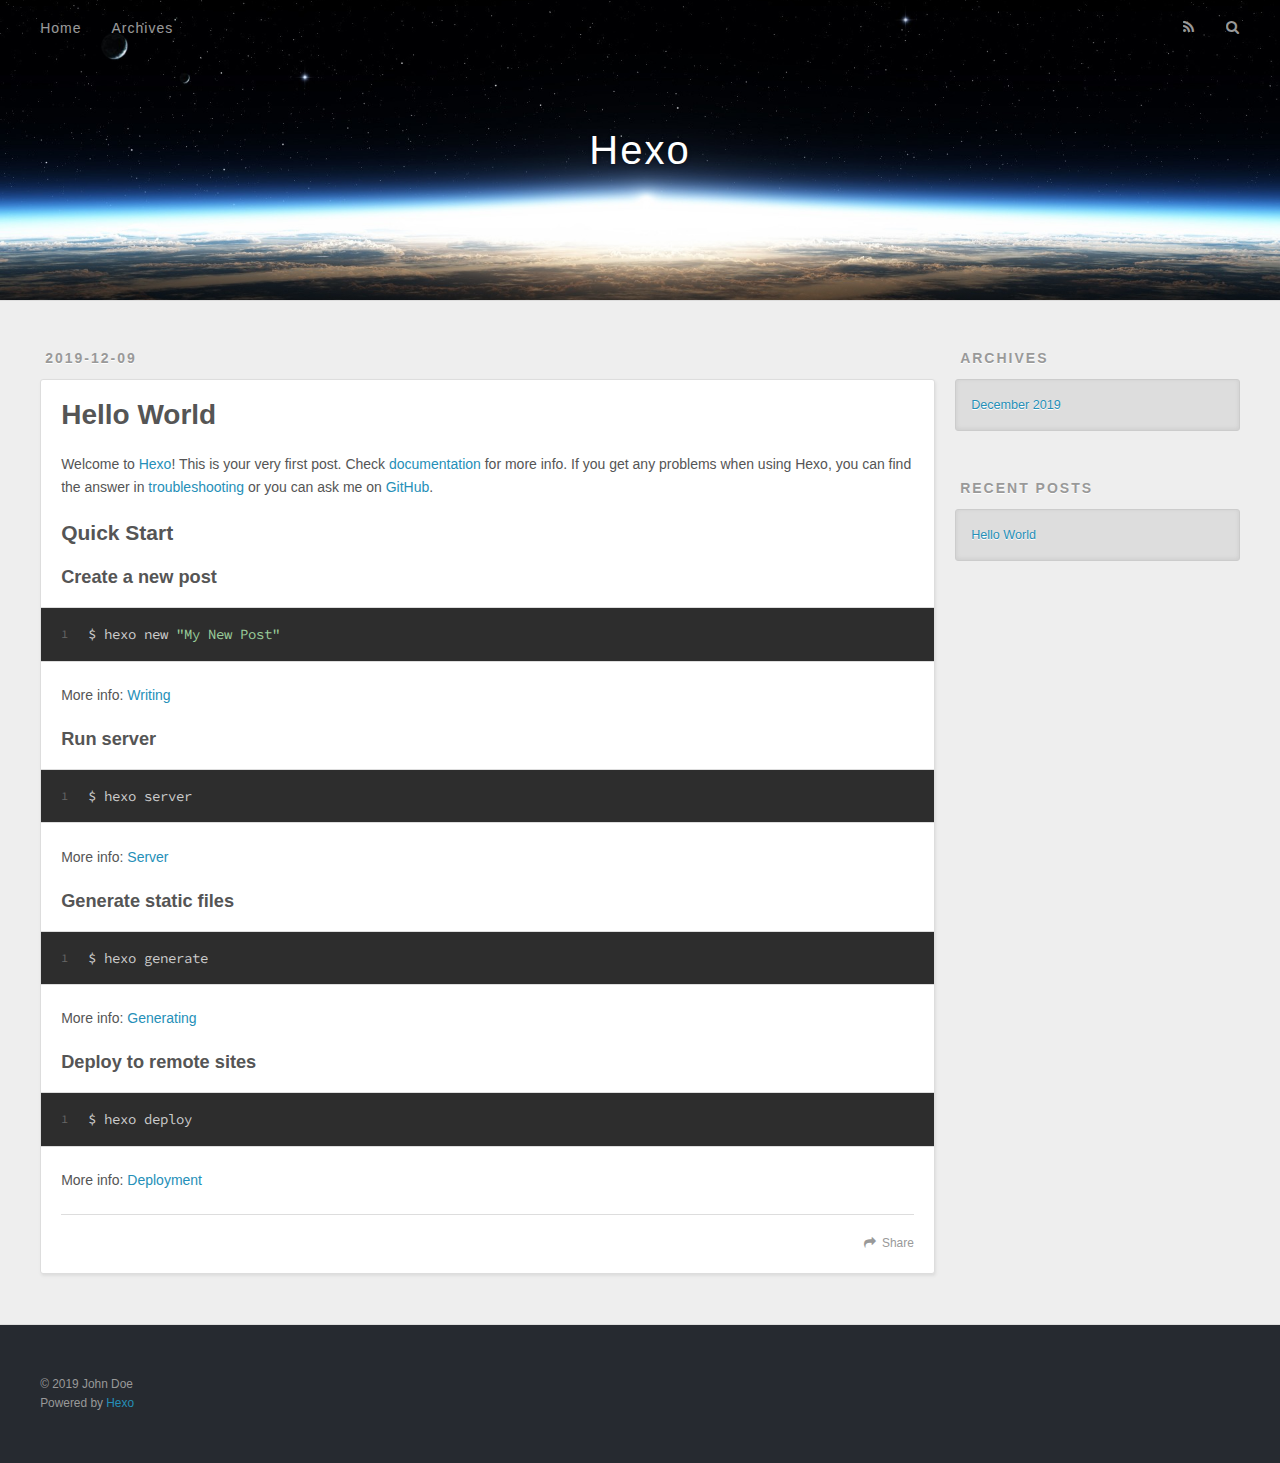
==== index.html @ ca536bc6 "Site updated: 2019-12-09 16:44:34" ====
<!DOCTYPE html>
<html>
<head>
  <meta charset="utf-8">
  

  
  <title>Hexo</title>
  <meta name="viewport" content="width=device-width, initial-scale=1, maximum-scale=1">
  <meta property="og:type" content="website">
<meta property="og:title" content="Hexo">
<meta property="og:url" content="http:&#x2F;&#x2F;yoursite.com&#x2F;index.html">
<meta property="og:site_name" content="Hexo">
<meta property="article:author" content="John Doe">
<meta name="twitter:card" content="summary">
  
    <link rel="alternate" href="/atom.xml" title="Hexo" type="application/atom+xml">
  
  
    <link rel="icon" href="/favicon.png">
  
  
    <link href="//fonts.googleapis.com/css?family=Source+Code+Pro" rel="stylesheet" type="text/css">
  
  
<link rel="stylesheet" href="/css/style.css">

<meta name="generator" content="Hexo 4.1.0"></head>

<body>
  <div id="container">
    <div id="wrap">
      <header id="header">
  <div id="banner"></div>
  <div id="header-outer" class="outer">
    <div id="header-title" class="inner">
      <h1 id="logo-wrap">
        <a href="/" id="logo">Hexo</a>
      </h1>
      
    </div>
    <div id="header-inner" class="inner">
      <nav id="main-nav">
        <a id="main-nav-toggle" class="nav-icon"></a>
        
          <a class="main-nav-link" href="/">Home</a>
        
          <a class="main-nav-link" href="/archives">Archives</a>
        
      </nav>
      <nav id="sub-nav">
        
          <a id="nav-rss-link" class="nav-icon" href="/atom.xml" title="RSS Feed"></a>
        
        <a id="nav-search-btn" class="nav-icon" title="Search"></a>
      </nav>
      <div id="search-form-wrap">
        <form action="//google.com/search" method="get" accept-charset="UTF-8" class="search-form"><input type="search" name="q" class="search-form-input" placeholder="Search"><button type="submit" class="search-form-submit">&#xF002;</button><input type="hidden" name="sitesearch" value="http://yoursite.com"></form>
      </div>
    </div>
  </div>
</header>
      <div class="outer">
        <section id="main">
  
    <article id="post-hello-world" class="article article-type-post" itemscope itemprop="blogPost">
  <div class="article-meta">
    <a href="/2019/12/09/hello-world/" class="article-date">
  <time datetime="2019-12-09T08:02:08.088Z" itemprop="datePublished">2019-12-09</time>
</a>
    
  </div>
  <div class="article-inner">
    
    
      <header class="article-header">
        
  
    <h1 itemprop="name">
      <a class="article-title" href="/2019/12/09/hello-world/">Hello World</a>
    </h1>
  

      </header>
    
    <div class="article-entry" itemprop="articleBody">
      
        <p>Welcome to <a href="https://hexo.io/" target="_blank" rel="noopener">Hexo</a>! This is your very first post. Check <a href="https://hexo.io/docs/" target="_blank" rel="noopener">documentation</a> for more info. If you get any problems when using Hexo, you can find the answer in <a href="https://hexo.io/docs/troubleshooting.html" target="_blank" rel="noopener">troubleshooting</a> or you can ask me on <a href="https://github.com/hexojs/hexo/issues" target="_blank" rel="noopener">GitHub</a>.</p>
<h2 id="Quick-Start"><a href="#Quick-Start" class="headerlink" title="Quick Start"></a>Quick Start</h2><h3 id="Create-a-new-post"><a href="#Create-a-new-post" class="headerlink" title="Create a new post"></a>Create a new post</h3><figure class="highlight bash"><table><tr><td class="gutter"><pre><span class="line">1</span></pre></td><td class="code"><pre><span class="line">$ hexo new <span class="string">"My New Post"</span></span></pre></td></tr></table></figure>

<p>More info: <a href="https://hexo.io/docs/writing.html" target="_blank" rel="noopener">Writing</a></p>
<h3 id="Run-server"><a href="#Run-server" class="headerlink" title="Run server"></a>Run server</h3><figure class="highlight bash"><table><tr><td class="gutter"><pre><span class="line">1</span></pre></td><td class="code"><pre><span class="line">$ hexo server</span></pre></td></tr></table></figure>

<p>More info: <a href="https://hexo.io/docs/server.html" target="_blank" rel="noopener">Server</a></p>
<h3 id="Generate-static-files"><a href="#Generate-static-files" class="headerlink" title="Generate static files"></a>Generate static files</h3><figure class="highlight bash"><table><tr><td class="gutter"><pre><span class="line">1</span></pre></td><td class="code"><pre><span class="line">$ hexo generate</span></pre></td></tr></table></figure>

<p>More info: <a href="https://hexo.io/docs/generating.html" target="_blank" rel="noopener">Generating</a></p>
<h3 id="Deploy-to-remote-sites"><a href="#Deploy-to-remote-sites" class="headerlink" title="Deploy to remote sites"></a>Deploy to remote sites</h3><figure class="highlight bash"><table><tr><td class="gutter"><pre><span class="line">1</span></pre></td><td class="code"><pre><span class="line">$ hexo deploy</span></pre></td></tr></table></figure>

<p>More info: <a href="https://hexo.io/docs/one-command-deployment.html" target="_blank" rel="noopener">Deployment</a></p>

      
    </div>
    <footer class="article-footer">
      <a data-url="http://yoursite.com/2019/12/09/hello-world/" data-id="ck3y6vibt0000ikug9kk18van" class="article-share-link">Share</a>
      
      
    </footer>
  </div>
  
</article>


  


</section>
        
          <aside id="sidebar">
  
    

  
    

  
    
  
    
  <div class="widget-wrap">
    <h3 class="widget-title">Archives</h3>
    <div class="widget">
      <ul class="archive-list"><li class="archive-list-item"><a class="archive-list-link" href="/archives/2019/12/">December 2019</a></li></ul>
    </div>
  </div>


  
    
  <div class="widget-wrap">
    <h3 class="widget-title">Recent Posts</h3>
    <div class="widget">
      <ul>
        
          <li>
            <a href="/2019/12/09/hello-world/">Hello World</a>
          </li>
        
      </ul>
    </div>
  </div>

  
</aside>
        
      </div>
      <footer id="footer">
  
  <div class="outer">
    <div id="footer-info" class="inner">
      &copy; 2019 John Doe<br>
      Powered by <a href="http://hexo.io/" target="_blank">Hexo</a>
    </div>
  </div>
</footer>
    </div>
    <nav id="mobile-nav">
  
    <a href="/" class="mobile-nav-link">Home</a>
  
    <a href="/archives" class="mobile-nav-link">Archives</a>
  
</nav>
    

<script src="//ajax.googleapis.com/ajax/libs/jquery/2.0.3/jquery.min.js"></script>


  
<link rel="stylesheet" href="/fancybox/jquery.fancybox.css">

  
<script src="/fancybox/jquery.fancybox.pack.js"></script>




<script src="/js/script.js"></script>




  </div>
</body>
</html>
---- css/style.css ----
body {
  width: 100%;
}
body:before,
body:after {
  content: "";
  display: table;
}
body:after {
  clear: both;
}
html,
body,
div,
span,
applet,
object,
iframe,
h1,
h2,
h3,
h4,
h5,
h6,
p,
blockquote,
pre,
a,
abbr,
acronym,
address,
big,
cite,
code,
del,
dfn,
em,
img,
ins,
kbd,
q,
s,
samp,
small,
strike,
strong,
sub,
sup,
tt,
var,
dl,
dt,
dd,
ol,
ul,
li,
fieldset,
form,
label,
legend,
table,
caption,
tbody,
tfoot,
thead,
tr,
th,
td {
  margin: 0;
  padding: 0;
  border: 0;
  outline: 0;
  font-weight: inherit;
  font-style: inherit;
  font-family: inherit;
  font-size: 100%;
  vertical-align: baseline;
}
body {
  line-height: 1;
  color: #000;
  background: #fff;
}
ol,
ul {
  list-style: none;
}
table {
  border-collapse: separate;
  border-spacing: 0;
  vertical-align: middle;
}
caption,
th,
td {
  text-align: left;
  font-weight: normal;
  vertical-align: middle;
}
a img {
  border: none;
}
input,
button {
  margin: 0;
  padding: 0;
}
input::-moz-focus-inner,
button::-moz-focus-inner {
  border: 0;
  padding: 0;
}
@font-face {
  font-family: FontAwesome;
  font-style: normal;
  font-weight: normal;
  src: url("fonts/fontawesome-webfont.eot?v=#4.0.3");
  src: url("fonts/fontawesome-webfont.eot?#iefix&v=#4.0.3") format("embedded-opentype"), url("fonts/fontawesome-webfont.woff?v=#4.0.3") format("woff"), url("fonts/fontawesome-webfont.ttf?v=#4.0.3") format("truetype"), url("fonts/fontawesome-webfont.svg#fontawesomeregular?v=#4.0.3") format("svg");
}
html,
body,
#container {
  height: 100%;
}
body {
  background: #eee;
  font: 14px -apple-system, BlinkMacSystemFont, "Segoe UI", "Roboto", "Oxygen", "Ubuntu", "Cantarell", "Fira Sans", "Droid Sans", "Helvetica Neue", sans-serif;
  -webkit-text-size-adjust: 100%;
}
.outer {
  max-width: 1220px;
  margin: 0 auto;
  padding: 0 20px;
}
.outer:before,
.outer:after {
  content: "";
  display: table;
}
.outer:after {
  clear: both;
}
.inner {
  display: inline;
  float: left;
  width: 98.33333333333333%;
  margin: 0 0.833333333333333%;
}
.left,
.alignleft {
  float: left;
}
.right,
.alignright {
  float: right;
}
.clear {
  clear: both;
}
#container {
  position: relative;
}
.mobile-nav-on {
  overflow: hidden;
}
#wrap {
  height: 100%;
  width: 100%;
  position: absolute;
  top: 0;
  left: 0;
  -webkit-transition: 0.2s ease-out;
  -moz-transition: 0.2s ease-out;
  -ms-transition: 0.2s ease-out;
  transition: 0.2s ease-out;
  z-index: 1;
  background: #eee;
}
.mobile-nav-on #wrap {
  left: 280px;
}
@media screen and (min-width: 768px) {
  #main {
    display: inline;
    float: left;
    width: 73.33333333333333%;
    margin: 0 0.833333333333333%;
  }
}
.article-date,
.article-category-link,
.archive-year,
.widget-title {
  text-decoration: none;
  text-transform: uppercase;
  letter-spacing: 2px;
  color: #999;
  margin-bottom: 1em;
  margin-left: 5px;
  line-height: 1em;
  text-shadow: 0 1px #fff;
  font-weight: bold;
}
.article-inner,
.archive-article-inner {
  background: #fff;
  -webkit-box-shadow: 1px 2px 3px #ddd;
  box-shadow: 1px 2px 3px #ddd;
  border: 1px solid #ddd;
  border-radius: 3px;
}
.article-entry h1,
.widget h1 {
  font-size: 2em;
}
.article-entry h2,
.widget h2 {
  font-size: 1.5em;
}
.article-entry h3,
.widget h3 {
  font-size: 1.3em;
}
.article-entry h4,
.widget h4 {
  font-size: 1.2em;
}
.article-entry h5,
.widget h5 {
  font-size: 1em;
}
.article-entry h6,
.widget h6 {
  font-size: 1em;
  color: #999;
}
.article-entry hr,
.widget hr {
  border: 1px dashed #ddd;
}
.article-entry strong,
.widget strong {
  font-weight: bold;
}
.article-entry em,
.widget em,
.article-entry cite,
.widget cite {
  font-style: italic;
}
.article-entry sup,
.widget sup,
.article-entry sub,
.widget sub {
  font-size: 0.75em;
  line-height: 0;
  position: relative;
  vertical-align: baseline;
}
.article-entry sup,
.widget sup {
  top: -0.5em;
}
.article-entry sub,
.widget sub {
  bottom: -0.2em;
}
.article-entry small,
.widget small {
  font-size: 0.85em;
}
.article-entry acronym,
.widget acronym,
.article-entry abbr,
.widget abbr {
  border-bottom: 1px dotted;
}
.article-entry ul,
.widget ul,
.article-entry ol,
.widget ol,
.article-entry dl,
.widget dl {
  margin: 0 20px;
  line-height: 1.6em;
}
.article-entry ul ul,
.widget ul ul,
.article-entry ol ul,
.widget ol ul,
.article-entry ul ol,
.widget ul ol,
.article-entry ol ol,
.widget ol ol {
  margin-top: 0;
  margin-bottom: 0;
}
.article-entry ul,
.widget ul {
  list-style: disc;
}
.article-entry ol,
.widget ol {
  list-style: decimal;
}
.article-entry dt,
.widget dt {
  font-weight: bold;
}
#header {
  height: 300px;
  position: relative;
  border-bottom: 1px solid #ddd;
}
#header:before,
#header:after {
  content: "";
  position: absolute;
  left: 0;
  right: 0;
  height: 40px;
}
#header:before {
  top: 0;
  background: -webkit-linear-gradient(rgba(0,0,0,0.2), transparent);
  background: -moz-linear-gradient(rgba(0,0,0,0.2), transparent);
  background: -ms-linear-gradient(rgba(0,0,0,0.2), transparent);
  background: linear-gradient(rgba(0,0,0,0.2), transparent);
}
#header:after {
  bottom: 0;
  background: -webkit-linear-gradient(transparent, rgba(0,0,0,0.2));
  background: -moz-linear-gradient(transparent, rgba(0,0,0,0.2));
  background: -ms-linear-gradient(transparent, rgba(0,0,0,0.2));
  background: linear-gradient(transparent, rgba(0,0,0,0.2));
}
#header-outer {
  height: 100%;
  position: relative;
}
#header-inner {
  position: relative;
  overflow: hidden;
}
#banner {
  position: absolute;
  top: 0;
  left: 0;
  width: 100%;
  height: 100%;
  background: url("images/banner.jpg") center #000;
  -webkit-background-size: cover;
  -moz-background-size: cover;
  background-size: cover;
  z-index: -1;
}
#header-title {
  text-align: center;
  height: 40px;
  position: absolute;
  top: 50%;
  left: 0;
  margin-top: -20px;
}
#logo,
#subtitle {
  text-decoration: none;
  color: #fff;
  font-weight: 300;
  text-shadow: 0 1px 4px rgba(0,0,0,0.3);
}
#logo {
  font-size: 40px;
  line-height: 40px;
  letter-spacing: 2px;
}
#subtitle {
  font-size: 16px;
  line-height: 16px;
  letter-spacing: 1px;
}
#subtitle-wrap {
  margin-top: 16px;
}
#main-nav {
  float: left;
  margin-left: -15px;
}
.nav-icon,
.main-nav-link {
  float: left;
  color: #fff;
  opacity: 0.6;
  text-decoration: none;
  text-shadow: 0 1px rgba(0,0,0,0.2);
  -webkit-transition: opacity 0.2s;
  -moz-transition: opacity 0.2s;
  -ms-transition: opacity 0.2s;
  transition: opacity 0.2s;
  display: block;
  padding: 20px 15px;
}
.nav-icon:hover,
.main-nav-link:hover {
  opacity: 1;
}
.nav-icon {
  font-family: FontAwesome;
  text-align: center;
  font-size: 14px;
  width: 14px;
  height: 14px;
  padding: 20px 15px;
  position: relative;
  cursor: pointer;
}
.main-nav-link {
  font-weight: 300;
  letter-spacing: 1px;
}
@media screen and (max-width: 479px) {
  .main-nav-link {
    display: none;
  }
}
#main-nav-toggle {
  display: none;
}
#main-nav-toggle:before {
  content: "\f0c9";
}
@media screen and (max-width: 479px) {
  #main-nav-toggle {
    display: block;
  }
}
#sub-nav {
  float: right;
  margin-right: -15px;
}
#nav-rss-link:before {
  content: "\f09e";
}
#nav-search-btn:before {
  content: "\f002";
}
#search-form-wrap {
  position: absolute;
  top: 15px;
  width: 150px;
  height: 30px;
  right: -150px;
  opacity: 0;
  -webkit-transition: 0.2s ease-out;
  -moz-transition: 0.2s ease-out;
  -ms-transition: 0.2s ease-out;
  transition: 0.2s ease-out;
}
#search-form-wrap.on {
  opacity: 1;
  right: 0;
}
@media screen and (max-width: 479px) {
  #search-form-wrap {
    width: 100%;
    right: -100%;
  }
}
.search-form {
  position: absolute;
  top: 0;
  left: 0;
  right: 0;
  background: #fff;
  padding: 5px 15px;
  border-radius: 15px;
  -webkit-box-shadow: 0 0 10px rgba(0,0,0,0.3);
  box-shadow: 0 0 10px rgba(0,0,0,0.3);
}
.search-form-input {
  border: none;
  background: none;
  color: #555;
  width: 100%;
  font: 13px -apple-system, BlinkMacSystemFont, "Segoe UI", "Roboto", "Oxygen", "Ubuntu", "Cantarell", "Fira Sans", "Droid Sans", "Helvetica Neue", sans-serif;
  outline: none;
}
.search-form-input::-webkit-search-results-decoration,
.search-form-input::-webkit-search-cancel-button {
  -webkit-appearance: none;
}
.search-form-submit {
  position: absolute;
  top: 50%;
  right: 10px;
  margin-top: -7px;
  font: 13px FontAwesome;
  border: none;
  background: none;
  color: #bbb;
  cursor: pointer;
}
.search-form-submit:hover,
.search-form-submit:focus {
  color: #777;
}
.article {
  margin: 50px 0;
}
.article-inner {
  overflow: hidden;
}
.article-meta:before,
.article-meta:after {
  content: "";
  display: table;
}
.article-meta:after {
  clear: both;
}
.article-date {
  float: left;
}
.article-category {
  float: left;
  line-height: 1em;
  color: #ccc;
  text-shadow: 0 1px #fff;
  margin-left: 8px;
}
.article-category:before {
  content: "\2022";
}
.article-category-link {
  margin: 0 12px 1em;
}
.article-header {
  padding: 20px 20px 0;
}
.article-title {
  text-decoration: none;
  font-size: 2em;
  font-weight: bold;
  color: #555;
  line-height: 1.1em;
  -webkit-transition: color 0.2s;
  -moz-transition: color 0.2s;
  -ms-transition: color 0.2s;
  transition: color 0.2s;
}
a.article-title:hover {
  color: #258fb8;
}
.article-entry {
  color: #555;
  padding: 0 20px;
}
.article-entry:before,
.article-entry:after {
  content: "";
  display: table;
}
.article-entry:after {
  clear: both;
}
.article-entry p,
.article-entry table {
  line-height: 1.6em;
  margin: 1.6em 0;
}
.article-entry h1,
.article-entry h2,
.article-entry h3,
.article-entry h4,
.article-entry h5,
.article-entry h6 {
  font-weight: bold;
}
.article-entry h1,
.article-entry h2,
.article-entry h3,
.article-entry h4,
.article-entry h5,
.article-entry h6 {
  line-height: 1.1em;
  margin: 1.1em 0;
}
.article-entry a {
  color: #258fb8;
  text-decoration: none;
}
.article-entry a:hover {
  text-decoration: underline;
}
.article-entry ul,
.article-entry ol,
.article-entry dl {
  margin-top: 1.6em;
  margin-bottom: 1.6em;
}
.article-entry img,
.article-entry video {
  max-width: 100%;
  height: auto;
  display: block;
  margin: auto;
}
.article-entry iframe {
  border: none;
}
.article-entry table {
  width: 100%;
  border-collapse: collapse;
  border-spacing: 0;
}
.article-entry th {
  font-weight: bold;
  border-bottom: 3px solid #ddd;
  padding-bottom: 0.5em;
}
.article-entry td {
  border-bottom: 1px solid #ddd;
  padding: 10px 0;
}
.article-entry blockquote {
  font-family: Georgia, "Times New Roman", serif;
  font-size: 1.4em;
  margin: 1.6em 20px;
  text-align: center;
}
.article-entry blockquote footer {
  font-size: 14px;
  margin: 1.6em 0;
  font-family: -apple-system, BlinkMacSystemFont, "Segoe UI", "Roboto", "Oxygen", "Ubuntu", "Cantarell", "Fira Sans", "Droid Sans", "Helvetica Neue", sans-serif;
}
.article-entry blockquote footer cite:before {
  content: "—";
  padding: 0 0.5em;
}
.article-entry .pullquote {
  text-align: left;
  width: 45%;
  margin: 0;
}
.article-entry .pullquote.left {
  margin-left: 0.5em;
  margin-right: 1em;
}
.article-entry .pullquote.right {
  margin-right: 0.5em;
  margin-left: 1em;
}
.article-entry .caption {
  color: #999;
  display: block;
  font-size: 0.9em;
  margin-top: 0.5em;
  position: relative;
  text-align: center;
}
.article-entry .video-container {
  position: relative;
  padding-top: 56.25%;
  height: 0;
  overflow: hidden;
}
.article-entry .video-container iframe,
.article-entry .video-container object,
.article-entry .video-container embed {
  position: absolute;
  top: 0;
  left: 0;
  width: 100%;
  height: 100%;
  margin-top: 0;
}
.article-more-link a {
  display: inline-block;
  line-height: 1em;
  padding: 6px 15px;
  border-radius: 15px;
  background: #eee;
  color: #999;
  text-shadow: 0 1px #fff;
  text-decoration: none;
}
.article-more-link a:hover {
  background: #258fb8;
  color: #fff;
  text-decoration: none;
  text-shadow: 0 1px #1e7293;
}
.article-footer {
  font-size: 0.85em;
  line-height: 1.6em;
  border-top: 1px solid #ddd;
  padding-top: 1.6em;
  margin: 0 20px 20px;
}
.article-footer:before,
.article-footer:after {
  content: "";
  display: table;
}
.article-footer:after {
  clear: both;
}
.article-footer a {
  color: #999;
  text-decoration: none;
}
.article-footer a:hover {
  color: #555;
}
.article-tag-list-item {
  float: left;
  margin-right: 10px;
}
.article-tag-list-link:before {
  content: "#";
}
.article-comment-link {
  float: right;
}
.article-comment-link:before {
  content: "\f075";
  font-family: FontAwesome;
  padding-right: 8px;
}
.article-share-link {
  cursor: pointer;
  float: right;
  margin-left: 20px;
}
.article-share-link:before {
  content: "\f064";
  font-family: FontAwesome;
  padding-right: 6px;
}
#article-nav {
  position: relative;
}
#article-nav:before,
#article-nav:after {
  content: "";
  display: table;
}
#article-nav:after {
  clear: both;
}
@media screen and (min-width: 768px) {
  #article-nav {
    margin: 50px 0;
  }
  #article-nav:before {
    width: 8px;
    height: 8px;
    position: absolute;
    top: 50%;
    left: 50%;
    margin-top: -4px;
    margin-left: -4px;
    content: "";
    border-radius: 50%;
    background: #ddd;
    -webkit-box-shadow: 0 1px 2px #fff;
    box-shadow: 0 1px 2px #fff;
  }
}
.article-nav-link-wrap {
  text-decoration: none;
  text-shadow: 0 1px #fff;
  color: #999;
  -webkit-box-sizing: border-box;
  -moz-box-sizing: border-box;
  box-sizing: border-box;
  margin-top: 50px;
  text-align: center;
  display: block;
}
.article-nav-link-wrap:hover {
  color: #555;
}
@media screen and (min-width: 768px) {
  .article-nav-link-wrap {
    width: 50%;
    margin-top: 0;
  }
}
@media screen and (min-width: 768px) {
  #article-nav-newer {
    float: left;
    text-align: right;
    padding-right: 20px;
  }
}
@media screen and (min-width: 768px) {
  #article-nav-older {
    float: right;
    text-align: left;
    padding-left: 20px;
  }
}
.article-nav-caption {
  text-transform: uppercase;
  letter-spacing: 2px;
  color: #ddd;
  line-height: 1em;
  font-weight: bold;
}
#article-nav-newer .article-nav-caption {
  margin-right: -2px;
}
.article-nav-title {
  font-size: 0.85em;
  line-height: 1.6em;
  margin-top: 0.5em;
}
.article-share-box {
  position: absolute;
  display: none;
  background: #fff;
  -webkit-box-shadow: 1px 2px 10px rgba(0,0,0,0.2);
  box-shadow: 1px 2px 10px rgba(0,0,0,0.2);
  border-radius: 3px;
  margin-left: -145px;
  overflow: hidden;
  z-index: 1;
}
.article-share-box.on {
  display: block;
}
.article-share-input {
  width: 100%;
  background: none;
  -webkit-box-sizing: border-box;
  -moz-box-sizing: border-box;
  box-sizing: border-box;
  font: 14px -apple-system, BlinkMacSystemFont, "Segoe UI", "Roboto", "Oxygen", "Ubuntu", "Cantarell", "Fira Sans", "Droid Sans", "Helvetica Neue", sans-serif;
  padding: 0 15px;
  color: #555;
  outline: none;
  border: 1px solid #ddd;
  border-radius: 3px 3px 0 0;
  height: 36px;
  line-height: 36px;
}
.article-share-links {
  background: #eee;
}
.article-share-links:before,
.article-share-links:after {
  content: "";
  display: table;
}
.article-share-links:after {
  clear: both;
}
.article-share-twitter,
.article-share-facebook,
.article-share-pinterest,
.article-share-google {
  width: 50px;
  height: 36px;
  display: block;
  float: left;
  position: relative;
  color: #999;
  text-shadow: 0 1px #fff;
}
.article-share-twitter:before,
.article-share-facebook:before,
.article-share-pinterest:before,
.article-share-google:before {
  font-size: 20px;
  font-family: FontAwesome;
  width: 20px;
  height: 20px;
  position: absolute;
  top: 50%;
  left: 50%;
  margin-top: -10px;
  margin-left: -10px;
  text-align: center;
}
.article-share-twitter:hover,
.article-share-facebook:hover,
.article-share-pinterest:hover,
.article-share-google:hover {
  color: #fff;
}
.article-share-twitter:before {
  content: "\f099";
}
.article-share-twitter:hover {
  background: #00aced;
  text-shadow: 0 1px #008abe;
}
.article-share-facebook:before {
  content: "\f09a";
}
.article-share-facebook:hover {
  background: #3b5998;
  text-shadow: 0 1px #2f477a;
}
.article-share-pinterest:before {
  content: "\f0d2";
}
.article-share-pinterest:hover {
  background: #cb2027;
  text-shadow: 0 1px #a21a1f;
}
.article-share-google:before {
  content: "\f0d5";
}
.article-share-google:hover {
  background: #dd4b39;
  text-shadow: 0 1px #be3221;
}
.article-gallery {
  background: #000;
  position: relative;
}
.article-gallery-photos {
  position: relative;
  overflow: hidden;
}
.article-gallery-img {
  display: none;
  max-width: 100%;
}
.article-gallery-img:first-child {
  display: block;
}
.article-gallery-img.loaded {
  position: absolute;
  display: block;
}
.article-gallery-img img {
  display: block;
  max-width: 100%;
  margin: 0 auto;
}
#comments {
  background: #fff;
  -webkit-box-shadow: 1px 2px 3px #ddd;
  box-shadow: 1px 2px 3px #ddd;
  padding: 20px;
  border: 1px solid #ddd;
  border-radius: 3px;
  margin: 50px 0;
}
#comments a {
  color: #258fb8;
}
.archives-wrap {
  margin: 50px 0;
}
.archives:before,
.archives:after {
  content: "";
  display: table;
}
.archives:after {
  clear: both;
}
.archive-year-wrap {
  margin-bottom: 1em;
}
.archives {
  -webkit-column-gap: 10px;
  -moz-column-gap: 10px;
  column-gap: 10px;
}
@media screen and (min-width: 480px) and (max-width: 767px) {
  .archives {
    -webkit-column-count: 2;
    -moz-column-count: 2;
    column-count: 2;
  }
}
@media screen and (min-width: 768px) {
  .archives {
    -webkit-column-count: 3;
    -moz-column-count: 3;
    column-count: 3;
  }
}
.archive-article {
  -webkit-column-break-inside: avoid;
  page-break-inside: avoid;
  overflow: hidden;
  break-inside: avoid-column;
}
.archive-article-inner {
  padding: 10px;
  margin-bottom: 15px;
}
.archive-article-title {
  text-decoration: none;
  font-weight: bold;
  color: #555;
  -webkit-transition: color 0.2s;
  -moz-transition: color 0.2s;
  -ms-transition: color 0.2s;
  transition: color 0.2s;
  line-height: 1.6em;
}
.archive-article-title:hover {
  color: #258fb8;
}
.archive-article-footer {
  margin-top: 1em;
}
.archive-article-date {
  color: #999;
  text-decoration: none;
  font-size: 0.85em;
  line-height: 1em;
  margin-bottom: 0.5em;
  display: block;
}
#page-nav {
  margin: 50px auto;
  background: #fff;
  -webkit-box-shadow: 1px 2px 3px #ddd;
  box-shadow: 1px 2px 3px #ddd;
  border: 1px solid #ddd;
  border-radius: 3px;
  text-align: center;
  color: #999;
  overflow: hidden;
}
#page-nav:before,
#page-nav:after {
  content: "";
  display: table;
}
#page-nav:after {
  clear: both;
}
#page-nav a,
#page-nav span {
  padding: 10px 20px;
  line-height: 1;
  height: 2ex;
}
#page-nav a {
  color: #999;
  text-decoration: none;
}
#page-nav a:hover {
  background: #999;
  color: #fff;
}
#page-nav .prev {
  float: left;
}
#page-nav .next {
  float: right;
}
#page-nav .page-number {
  display: inline-block;
}
@media screen and (max-width: 479px) {
  #page-nav .page-number {
    display: none;
  }
}
#page-nav .current {
  color: #555;
  font-weight: bold;
}
#page-nav .space {
  color: #ddd;
}
#footer {
  background: #262a30;
  padding: 50px 0;
  border-top: 1px solid #ddd;
  color: #999;
}
#footer a {
  color: #258fb8;
  text-decoration: none;
}
#footer a:hover {
  text-decoration: underline;
}
#footer-info {
  line-height: 1.6em;
  font-size: 0.85em;
}
.article-entry pre,
.article-entry .highlight {
  background: #2d2d2d;
  margin: 0 -20px;
  padding: 15px 20px;
  border-style: solid;
  border-color: #ddd;
  border-width: 1px 0;
  overflow: auto;
  color: #ccc;
  line-height: 22.400000000000002px;
}
.article-entry .highlight .gutter pre,
.article-entry .gist .gist-file .gist-data .line-numbers {
  color: #666;
  font-size: 0.85em;
}
.article-entry pre,
.article-entry code {
  font-family: "Source Code Pro", Consolas, Monaco, Menlo, Consolas, monospace;
}
.article-entry code {
  background: #eee;
  text-shadow: 0 1px #fff;
  padding: 0 0.3em;
}
.article-entry pre code {
  background: none;
  text-shadow: none;
  padding: 0;
}
.article-entry .highlight pre {
  border: none;
  margin: 0;
  padding: 0;
}
.article-entry .highlight table {
  margin: 0;
  width: auto;
}
.article-entry .highlight td {
  border: none;
  padding: 0;
}
.article-entry .highlight figcaption {
  font-size: 0.85em;
  color: #999;
  line-height: 1em;
  margin-bottom: 1em;
}
.article-entry .highlight figcaption:before,
.article-entry .highlight figcaption:after {
  content: "";
  display: table;
}
.article-entry .highlight figcaption:after {
  clear: both;
}
.article-entry .highlight figcaption a {
  float: right;
}
.article-entry .highlight .gutter pre {
  text-align: right;
  padding-right: 20px;
}
.article-entry .highlight .line {
  height: 22.400000000000002px;
}
.article-entry .highlight .line.marked {
  background: #515151;
}
.article-entry .gist {
  margin: 0 -20px;
  border-style: solid;
  border-color: #ddd;
  border-width: 1px 0;
  background: #2d2d2d;
  padding: 15px 20px 15px 0;
}
.article-entry .gist .gist-file {
  border: none;
  font-family: "Source Code Pro", Consolas, Monaco, Menlo, Consolas, monospace;
  margin: 0;
}
.article-entry .gist .gist-file .gist-data {
  background: none;
  border: none;
}
.article-entry .gist .gist-file .gist-data .line-numbers {
  background: none;
  border: none;
  padding: 0 20px 0 0;
}
.article-entry .gist .gist-file .gist-data .line-data {
  padding: 0 !important;
}
.article-entry .gist .gist-file .highlight {
  margin: 0;
  padding: 0;
  border: none;
}
.article-entry .gist .gist-file .gist-meta {
  background: #2d2d2d;
  color: #999;
  font: 0.85em -apple-system, BlinkMacSystemFont, "Segoe UI", "Roboto", "Oxygen", "Ubuntu", "Cantarell", "Fira Sans", "Droid Sans", "Helvetica Neue", sans-serif;
  text-shadow: 0 0;
  padding: 0;
  margin-top: 1em;
  margin-left: 20px;
}
.article-entry .gist .gist-file .gist-meta a {
  color: #258fb8;
  font-weight: normal;
}
.article-entry .gist .gist-file .gist-meta a:hover {
  text-decoration: underline;
}
pre .comment,
pre .title {
  color: #999;
}
pre .variable,
pre .attribute,
pre .tag,
pre .regexp,
pre .ruby .constant,
pre .xml .tag .title,
pre .xml .pi,
pre .xml .doctype,
pre .html .doctype,
pre .css .id,
pre .css .class,
pre .css .pseudo {
  color: #f2777a;
}
pre .number,
pre .preprocessor,
pre .built_in,
pre .literal,
pre .params,
pre .constant {
  color: #f99157;
}
pre .class,
pre .ruby .class .title,
pre .css .rules .attribute {
  color: #9c9;
}
pre .string,
pre .value,
pre .inheritance,
pre .header,
pre .ruby .symbol,
pre .xml .cdata {
  color: #9c9;
}
pre .css .hexcolor {
  color: #6cc;
}
pre .function,
pre .python .decorator,
pre .python .title,
pre .ruby .function .title,
pre .ruby .title .keyword,
pre .perl .sub,
pre .javascript .title,
pre .coffeescript .title {
  color: #69c;
}
pre .keyword,
pre .javascript .function {
  color: #c9c;
}
@media screen and (max-width: 479px) {
  #mobile-nav {
    position: absolute;
    top: 0;
    left: 0;
    width: 280px;
    height: 100%;
    background: #191919;
    border-right: 1px solid #fff;
  }
}
@media screen and (max-width: 479px) {
  .mobile-nav-link {
    display: block;
    color: #999;
    text-decoration: none;
    padding: 15px 20px;
    font-weight: bold;
  }
  .mobile-nav-link:hover {
    color: #fff;
  }
}
@media screen and (min-width: 768px) {
  #sidebar {
    display: inline;
    float: left;
    width: 23.333333333333332%;
    margin: 0 0.833333333333333%;
  }
}
.widget-wrap {
  margin: 50px 0;
}
.widget {
  color: #777;
  text-shadow: 0 1px #fff;
  background: #ddd;
  -webkit-box-shadow: 0 -1px 4px #ccc inset;
  box-shadow: 0 -1px 4px #ccc inset;
  border: 1px solid #ccc;
  padding: 15px;
  border-radius: 3px;
}
.widget a {
  color: #258fb8;
  text-decoration: none;
}
.widget a:hover {
  text-decoration: underline;
}
.widget ul ul,
.widget ol ul,
.widget dl ul,
.widget ul ol,
.widget ol ol,
.widget dl ol,
.widget ul dl,
.widget ol dl,
.widget dl dl {
  margin-left: 15px;
  list-style: disc;
}
.widget {
  line-height: 1.6em;
  word-wrap: break-word;
  font-size: 0.9em;
}
.widget ul,
.widget ol {
  list-style: none;
  margin: 0;
}
.widget ul ul,
.widget ol ul,
.widget ul ol,
.widget ol ol {
  margin: 0 20px;
}
.widget ul ul,
.widget ol ul {
  list-style: disc;
}
.widget ul ol,
.widget ol ol {
  list-style: decimal;
}
.category-list-count,
.tag-list-count,
.archive-list-count {
  padding-left: 5px;
  color: #999;
  font-size: 0.85em;
}
.category-list-count:before,
.tag-list-count:before,
.archive-list-count:before {
  content: "(";
}
.category-list-count:after,
.tag-list-count:after,
.archive-list-count:after {
  content: ")";
}
.tagcloud a {
  margin-right: 5px;
  display: inline-block;
}
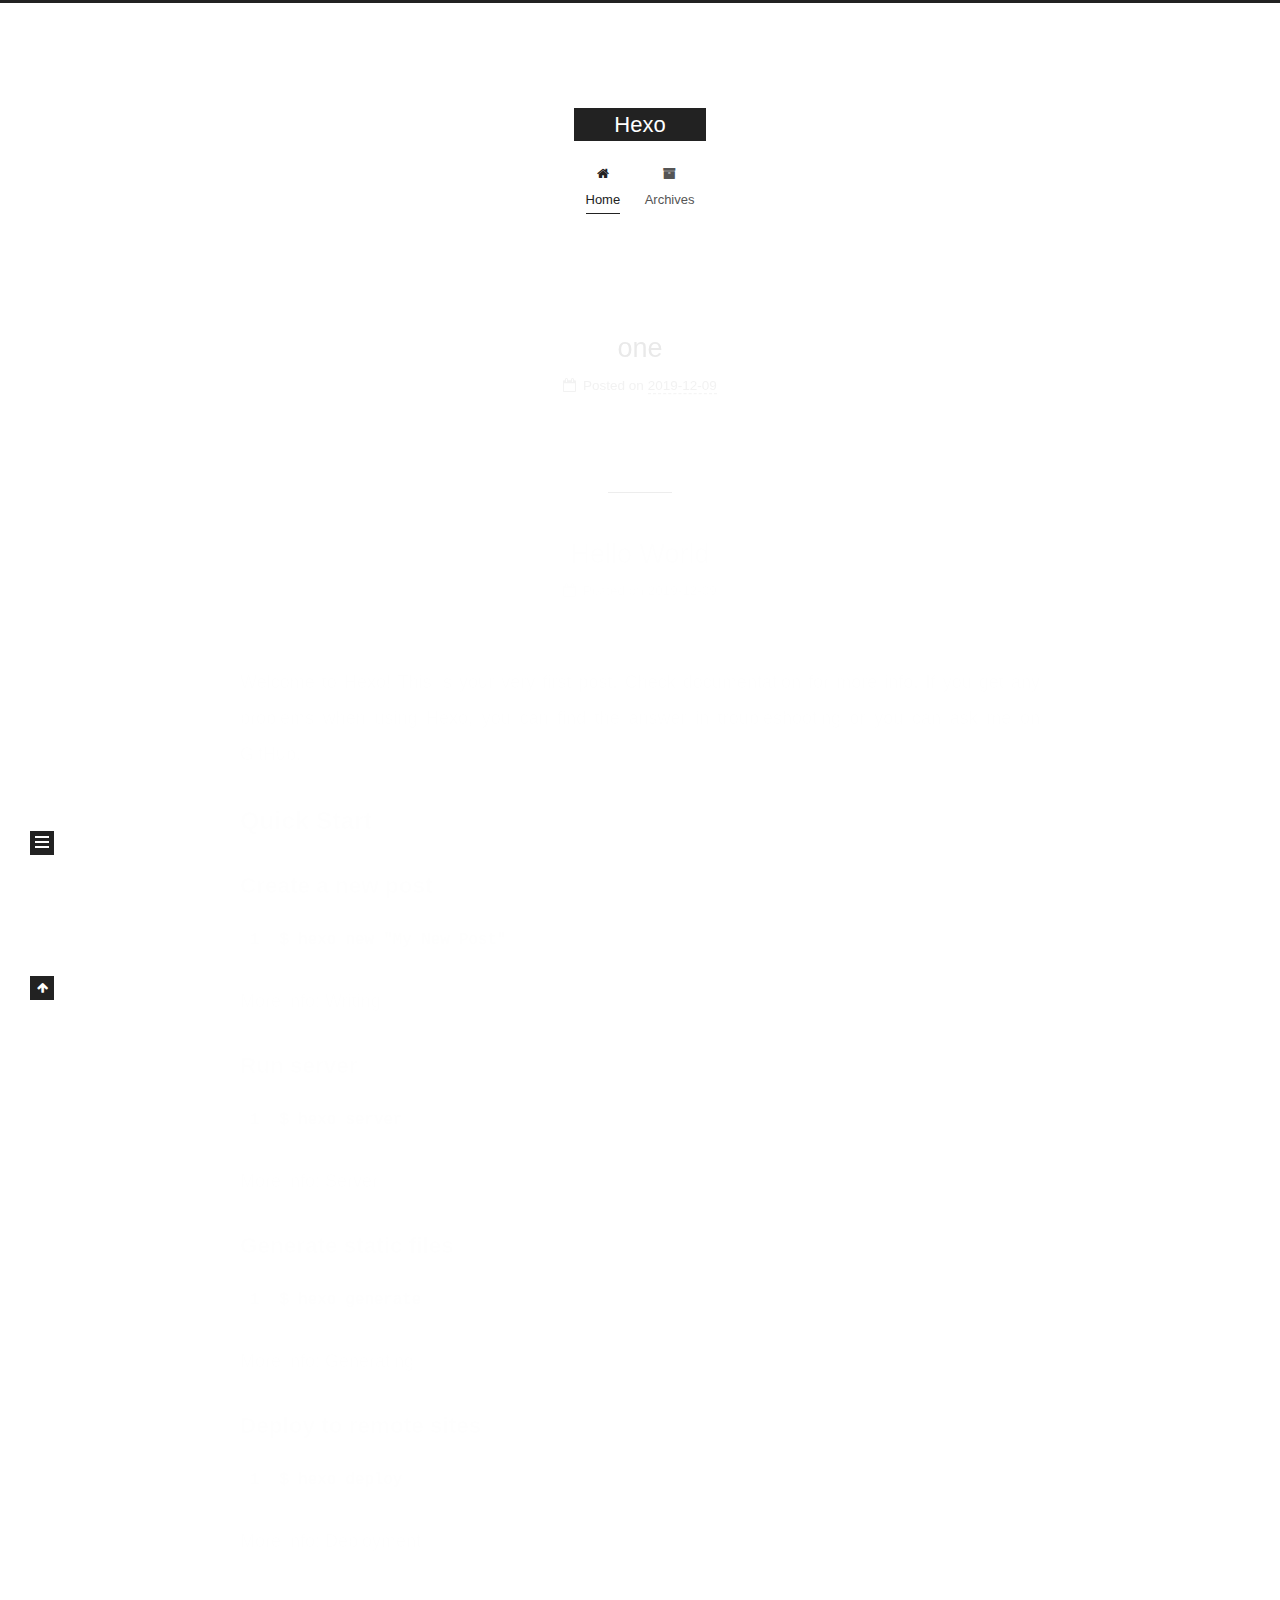
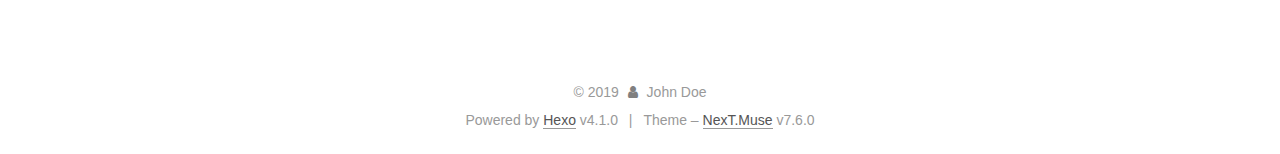
==== commit 5d1d60f7: "Site updated: 2019-12-09 17:21:56" ====
--- a/index.html
+++ b/index.html
@@ -1,91 +1,265 @@
 <!DOCTYPE html>
-<html>
+<html lang="en">
 <head>
-  <meta charset="utf-8">
-  
-
-  
-  <title>Hexo</title>
-  <meta name="viewport" content="width=device-width, initial-scale=1, maximum-scale=1">
+  <meta charset="UTF-8">
+<meta name="viewport" content="width=device-width, initial-scale=1, maximum-scale=2">
+<meta name="theme-color" content="#222">
+<meta name="generator" content="Hexo 4.1.0">
+  <link rel="apple-touch-icon" sizes="180x180" href="/images/apple-touch-icon-next.png">
+  <link rel="icon" type="image/png" sizes="32x32" href="/images/favicon-32x32-next.png">
+  <link rel="icon" type="image/png" sizes="16x16" href="/images/favicon-16x16-next.png">
+  <link rel="mask-icon" href="/images/logo.svg" color="#222">
+
+<link rel="stylesheet" href="/css/main.css">
+
+
+<link rel="stylesheet" href="/lib/font-awesome/css/font-awesome.min.css">
+
+
+<script id="hexo-configurations">
+  var NexT = window.NexT || {};
+  var CONFIG = {
+    hostname: new URL('http://yoursite.com').hostname,
+    root: '/',
+    scheme: 'Muse',
+    version: '7.6.0',
+    exturl: false,
+    sidebar: {"position":"left","display":"post","padding":18,"offset":12,"onmobile":false},
+    copycode: {"enable":false,"show_result":false,"style":null},
+    back2top: {"enable":true,"sidebar":false,"scrollpercent":false},
+    bookmark: {"enable":false,"color":"#222","save":"auto"},
+    fancybox: false,
+    mediumzoom: false,
+    lazyload: false,
+    pangu: false,
+    comments: {"style":"tabs","active":null,"storage":true,"lazyload":false,"nav":null},
+    algolia: {
+      appID: '',
+      apiKey: '',
+      indexName: '',
+      hits: {"per_page":10},
+      labels: {"input_placeholder":"Search for Posts","hits_empty":"We didn't find any results for the search: ${query}","hits_stats":"${hits} results found in ${time} ms"}
+    },
+    localsearch: {"enable":false,"trigger":"auto","top_n_per_article":1,"unescape":false,"preload":false},
+    path: '',
+    motion: {"enable":true,"async":false,"transition":{"post_block":"fadeIn","post_header":"slideDownIn","post_body":"slideDownIn","coll_header":"slideLeftIn","sidebar":"slideUpIn"}}
+  };
+</script>
+
   <meta property="og:type" content="website">
 <meta property="og:title" content="Hexo">
 <meta property="og:url" content="http:&#x2F;&#x2F;yoursite.com&#x2F;index.html">
 <meta property="og:site_name" content="Hexo">
 <meta property="article:author" content="John Doe">
 <meta name="twitter:card" content="summary">
-  
-    <link rel="alternate" href="/atom.xml" title="Hexo" type="application/atom+xml">
-  
-  
-    <link rel="icon" href="/favicon.png">
-  
-  
-    <link href="//fonts.googleapis.com/css?family=Source+Code+Pro" rel="stylesheet" type="text/css">
-  
-  
-<link rel="stylesheet" href="/css/style.css">
-
-<meta name="generator" content="Hexo 4.1.0"></head>
-
-<body>
-  <div id="container">
-    <div id="wrap">
-      <header id="header">
-  <div id="banner"></div>
-  <div id="header-outer" class="outer">
-    <div id="header-title" class="inner">
-      <h1 id="logo-wrap">
-        <a href="/" id="logo">Hexo</a>
-      </h1>
+
+<link rel="canonical" href="http://yoursite.com/">
+
+
+<script id="page-configurations">
+  // https://hexo.io/docs/variables.html
+  CONFIG.page = {
+    sidebar: "",
+    isHome: true,
+    isPost: false
+  };
+</script>
+
+  <title>Hexo</title>
+  
+
+
+
+
+
+
+  <noscript>
+  <style>
+  .use-motion .brand,
+  .use-motion .menu-item,
+  .sidebar-inner,
+  .use-motion .post-block,
+  .use-motion .pagination,
+  .use-motion .comments,
+  .use-motion .post-header,
+  .use-motion .post-body,
+  .use-motion .collection-header { opacity: initial; }
+
+  .use-motion .site-title,
+  .use-motion .site-subtitle {
+    opacity: initial;
+    top: initial;
+  }
+
+  .use-motion .logo-line-before i { left: initial; }
+  .use-motion .logo-line-after i { right: initial; }
+  </style>
+</noscript>
+
+</head>
+
+<body itemscope itemtype="http://schema.org/WebPage">
+  <div class="container use-motion">
+    <div class="headband"></div>
+
+    <header class="header" itemscope itemtype="http://schema.org/WPHeader">
+      <div class="header-inner"><div class="site-brand-container">
+  <div class="site-meta">
+
+    <div>
+      <a href="/" class="brand" rel="start">
+        <span class="logo-line-before"><i></i></span>
+        <span class="site-title">Hexo</span>
+        <span class="logo-line-after"><i></i></span>
+      </a>
+    </div>
+  </div>
+
+  <div class="site-nav-toggle">
+    <div class="toggle" aria-label="Toggle navigation bar">
+      <span class="toggle-line toggle-line-first"></span>
+      <span class="toggle-line toggle-line-middle"></span>
+      <span class="toggle-line toggle-line-last"></span>
+    </div>
+  </div>
+</div>
+
+
+<nav class="site-nav">
+  
+  <ul id="menu" class="menu">
+        <li class="menu-item menu-item-home">
+
+    <a href="/" rel="section"><i class="fa fa-fw fa-home"></i>Home</a>
+
+  </li>
+        <li class="menu-item menu-item-archives">
+
+    <a href="/archives/" rel="section"><i class="fa fa-fw fa-archive"></i>Archives</a>
+
+  </li>
+  </ul>
+
+</nav>
+</div>
+    </header>
+
+    
+  <div class="back-to-top">
+    <i class="fa fa-arrow-up"></i>
+    <span>0%</span>
+  </div>
+
+
+    <main class="main">
+      <div class="main-inner">
+        <div class="content-wrap">
+          
+
+          <div class="content">
+            
+
+  <div class="posts-expand">
+        
+  
+  
+  <article itemscope itemtype="http://schema.org/Article" class="post-block home" lang="en">
+    <link itemprop="mainEntityOfPage" href="http://yoursite.com/2019/12/09/one/">
+
+    <span hidden itemprop="author" itemscope itemtype="http://schema.org/Person">
+      <meta itemprop="image" content="/images/avatar.gif">
+      <meta itemprop="name" content="John Doe">
+      <meta itemprop="description" content="">
+    </span>
+
+    <span hidden itemprop="publisher" itemscope itemtype="http://schema.org/Organization">
+      <meta itemprop="name" content="Hexo">
+    </span>
+      <header class="post-header">
+        <h1 class="post-title" itemprop="name headline">
+          
+            <a href="/2019/12/09/one/" class="post-title-link" itemprop="url">one</a>
+        </h1>
+
+        <div class="post-meta">
+            <span class="post-meta-item">
+              <span class="post-meta-item-icon">
+                <i class="fa fa-calendar-o"></i>
+              </span>
+              <span class="post-meta-item-text">Posted on</span>
+
+              <time title="Created: 2019-12-09 16:52:14" itemprop="dateCreated datePublished" datetime="2019-12-09T16:52:14+08:00">2019-12-09</time>
+            </span>
+
+          
+
+        </div>
+      </header>
+
+    
+    
+    
+    <div class="post-body" itemprop="articleBody">
+
+      
+          
       
     </div>
-    <div id="header-inner" class="inner">
-      <nav id="main-nav">
-        <a id="main-nav-toggle" class="nav-icon"></a>
+
+    
+    
+    
+      <footer class="post-footer">
+        <div class="post-eof"></div>
+      </footer>
+  </article>
+  
+  
+  
+
         
-          <a class="main-nav-link" href="/">Home</a>
-        
-          <a class="main-nav-link" href="/archives">Archives</a>
-        
-      </nav>
-      <nav id="sub-nav">
-        
-          <a id="nav-rss-link" class="nav-icon" href="/atom.xml" title="RSS Feed"></a>
-        
-        <a id="nav-search-btn" class="nav-icon" title="Search"></a>
-      </nav>
-      <div id="search-form-wrap">
-        <form action="//google.com/search" method="get" accept-charset="UTF-8" class="search-form"><input type="search" name="q" class="search-form-input" placeholder="Search"><button type="submit" class="search-form-submit">&#xF002;</button><input type="hidden" name="sitesearch" value="http://yoursite.com"></form>
-      </div>
-    </div>
-  </div>
-</header>
-      <div class="outer">
-        <section id="main">
-  
-    <article id="post-hello-world" class="article article-type-post" itemscope itemprop="blogPost">
-  <div class="article-meta">
-    <a href="/2019/12/09/hello-world/" class="article-date">
-  <time datetime="2019-12-09T08:02:08.088Z" itemprop="datePublished">2019-12-09</time>
-</a>
-    
-  </div>
-  <div class="article-inner">
-    
-    
-      <header class="article-header">
-        
-  
-    <h1 itemprop="name">
-      <a class="article-title" href="/2019/12/09/hello-world/">Hello World</a>
-    </h1>
-  
-
+  
+  
+  <article itemscope itemtype="http://schema.org/Article" class="post-block home" lang="en">
+    <link itemprop="mainEntityOfPage" href="http://yoursite.com/2019/12/09/hello-world/">
+
+    <span hidden itemprop="author" itemscope itemtype="http://schema.org/Person">
+      <meta itemprop="image" content="/images/avatar.gif">
+      <meta itemprop="name" content="John Doe">
+      <meta itemprop="description" content="">
+    </span>
+
+    <span hidden itemprop="publisher" itemscope itemtype="http://schema.org/Organization">
+      <meta itemprop="name" content="Hexo">
+    </span>
+      <header class="post-header">
+        <h1 class="post-title" itemprop="name headline">
+          
+            <a href="/2019/12/09/hello-world/" class="post-title-link" itemprop="url">Hello World</a>
+        </h1>
+
+        <div class="post-meta">
+            <span class="post-meta-item">
+              <span class="post-meta-item-icon">
+                <i class="fa fa-calendar-o"></i>
+              </span>
+              <span class="post-meta-item-text">Posted on</span>
+
+              <time title="Created: 2019-12-09 16:02:08" itemprop="dateCreated datePublished" datetime="2019-12-09T16:02:08+08:00">2019-12-09</time>
+            </span>
+
+          
+
+        </div>
       </header>
-    
-    <div class="article-entry" itemprop="articleBody">
+
+    
+    
+    
+    <div class="post-body" itemprop="articleBody">
+
       
-        <p>Welcome to <a href="https://hexo.io/" target="_blank" rel="noopener">Hexo</a>! This is your very first post. Check <a href="https://hexo.io/docs/" target="_blank" rel="noopener">documentation</a> for more info. If you get any problems when using Hexo, you can find the answer in <a href="https://hexo.io/docs/troubleshooting.html" target="_blank" rel="noopener">troubleshooting</a> or you can ask me on <a href="https://github.com/hexojs/hexo/issues" target="_blank" rel="noopener">GitHub</a>.</p>
+          <p>Welcome to <a href="https://hexo.io/" target="_blank" rel="noopener">Hexo</a>! This is your very first post. Check <a href="https://hexo.io/docs/" target="_blank" rel="noopener">documentation</a> for more info. If you get any problems when using Hexo, you can find the answer in <a href="https://hexo.io/docs/troubleshooting.html" target="_blank" rel="noopener">troubleshooting</a> or you can ask me on <a href="https://github.com/hexojs/hexo/issues" target="_blank" rel="noopener">GitHub</a>.</p>
 <h2 id="Quick-Start"><a href="#Quick-Start" class="headerlink" title="Quick Start"></a>Quick Start</h2><h3 id="Create-a-new-post"><a href="#Create-a-new-post" class="headerlink" title="Create a new post"></a>Create a new post</h3><figure class="highlight bash"><table><tr><td class="gutter"><pre><span class="line">1</span></pre></td><td class="code"><pre><span class="line">$ hexo new <span class="string">"My New Post"</span></span></pre></td></tr></table></figure>
 
 <p>More info: <a href="https://hexo.io/docs/writing.html" target="_blank" rel="noopener">Writing</a></p>
@@ -101,95 +275,173 @@
 
       
     </div>
-    <footer class="article-footer">
-      <a data-url="http://yoursite.com/2019/12/09/hello-world/" data-id="ck3y6vibt0000ikug9kk18van" class="article-share-link">Share</a>
-      
-      
+
+    
+    
+    
+      <footer class="post-footer">
+        <div class="post-eof"></div>
+      </footer>
+  </article>
+  
+  
+  
+
+  </div>
+
+  
+
+
+
+          </div>
+          
+
+<script>
+  window.addEventListener('tabs:register', () => {
+    let activeClass = CONFIG.comments.activeClass;
+    if (CONFIG.comments.storage) {
+      activeClass = localStorage.getItem('comments_active') || activeClass;
+    }
+    if (activeClass) {
+      let activeTab = document.querySelector(`a[href="#comment-${activeClass}"]`);
+      if (activeTab) {
+        activeTab.click();
+      }
+    }
+  });
+  if (CONFIG.comments.storage) {
+    window.addEventListener('tabs:click', event => {
+      if (!event.target.matches('.tabs-comment .tab-content .tab-pane')) return;
+      let commentClass = event.target.classList[1];
+      localStorage.setItem('comments_active', commentClass);
+    });
+  }
+</script>
+
+        </div>
+          
+  
+  <div class="toggle sidebar-toggle">
+    <span class="toggle-line toggle-line-first"></span>
+    <span class="toggle-line toggle-line-middle"></span>
+    <span class="toggle-line toggle-line-last"></span>
+  </div>
+
+  <aside class="sidebar">
+    <div class="sidebar-inner">
+
+      <ul class="sidebar-nav motion-element">
+        <li class="sidebar-nav-toc">
+          Table of Contents
+        </li>
+        <li class="sidebar-nav-overview">
+          Overview
+        </li>
+      </ul>
+
+      <!--noindex-->
+      <div class="post-toc-wrap sidebar-panel">
+      </div>
+      <!--/noindex-->
+
+      <div class="site-overview-wrap sidebar-panel">
+        <div class="site-author motion-element" itemprop="author" itemscope itemtype="http://schema.org/Person">
+  <p class="site-author-name" itemprop="name">John Doe</p>
+  <div class="site-description" itemprop="description"></div>
+</div>
+<div class="site-state-wrap motion-element">
+  <nav class="site-state">
+      <div class="site-state-item site-state-posts">
+          <a href="/archives/">
+        
+          <span class="site-state-item-count">2</span>
+          <span class="site-state-item-name">posts</span>
+        </a>
+      </div>
+  </nav>
+</div>
+
+
+
+      </div>
+
+    </div>
+  </aside>
+  <div id="sidebar-dimmer"></div>
+
+
+      </div>
+    </main>
+
+    <footer class="footer">
+      <div class="footer-inner">
+        
+
+<div class="copyright">
+  
+  &copy; 
+  <span itemprop="copyrightYear">2019</span>
+  <span class="with-love">
+    <i class="fa fa-user"></i>
+  </span>
+  <span class="author" itemprop="copyrightHolder">John Doe</span>
+</div>
+  <div class="powered-by">Powered by <a href="https://hexo.io/" class="theme-link" rel="noopener" target="_blank">Hexo</a> v4.1.0
+  </div>
+  <span class="post-meta-divider">|</span>
+  <div class="theme-info">Theme – <a href="https://muse.theme-next.org/" class="theme-link" rel="noopener" target="_blank">NexT.Muse</a> v7.6.0
+  </div>
+
+        
+
+
+
+
+
+
+
+
+      </div>
     </footer>
   </div>
-  
-</article>
-
-
-  
-
-
-</section>
-        
-          <aside id="sidebar">
-  
-    
-
-  
-    
-
-  
-    
-  
-    
-  <div class="widget-wrap">
-    <h3 class="widget-title">Archives</h3>
-    <div class="widget">
-      <ul class="archive-list"><li class="archive-list-item"><a class="archive-list-link" href="/archives/2019/12/">December 2019</a></li></ul>
-    </div>
-  </div>
-
-
-  
-    
-  <div class="widget-wrap">
-    <h3 class="widget-title">Recent Posts</h3>
-    <div class="widget">
-      <ul>
-        
-          <li>
-            <a href="/2019/12/09/hello-world/">Hello World</a>
-          </li>
-        
-      </ul>
-    </div>
-  </div>
-
-  
-</aside>
-        
-      </div>
-      <footer id="footer">
-  
-  <div class="outer">
-    <div id="footer-info" class="inner">
-      &copy; 2019 John Doe<br>
-      Powered by <a href="http://hexo.io/" target="_blank">Hexo</a>
-    </div>
-  </div>
-</footer>
-    </div>
-    <nav id="mobile-nav">
-  
-    <a href="/" class="mobile-nav-link">Home</a>
-  
-    <a href="/archives" class="mobile-nav-link">Archives</a>
-  
-</nav>
-    
-
-<script src="//ajax.googleapis.com/ajax/libs/jquery/2.0.3/jquery.min.js"></script>
-
-
-  
-<link rel="stylesheet" href="/fancybox/jquery.fancybox.css">
-
-  
-<script src="/fancybox/jquery.fancybox.pack.js"></script>
-
-
-
-
-<script src="/js/script.js"></script>
-
-
-
-
-  </div>
+
+  
+  <script src="/lib/anime.min.js"></script>
+  <script src="/lib/velocity/velocity.min.js"></script>
+  <script src="/lib/velocity/velocity.ui.min.js"></script>
+
+<script src="/js/utils.js"></script>
+
+<script src="/js/motion.js"></script>
+
+
+<script src="/js/schemes/muse.js"></script>
+
+
+<script src="/js/next-boot.js"></script>
+
+
+
+
+  
+
+
+
+
+
+
+
+
+
+
+
+
+
+
+
+  
+
+  
+
 </body>
-</html>+</html>
--- a/css/main.css
+++ b/css/main.css
@@ -0,0 +1,2281 @@
+html {
+  line-height: 1.15; /* 1 */
+  -webkit-text-size-adjust: 100%; /* 2 */
+}
+body {
+  margin: 0;
+}
+main {
+  display: block;
+}
+h1 {
+  font-size: 2em;
+  margin: 0.67em 0;
+}
+hr {
+  box-sizing: content-box; /* 1 */
+  height: 0; /* 1 */
+  overflow: visible; /* 2 */
+}
+pre {
+  font-family: monospace, monospace; /* 1 */
+  font-size: 1em; /* 2 */
+}
+a {
+  background: transparent;
+}
+abbr[title] {
+  border-bottom: none; /* 1 */
+  text-decoration: underline; /* 2 */
+  text-decoration: underline dotted; /* 2 */
+}
+b,
+strong {
+  font-weight: bolder;
+}
+code,
+kbd,
+samp {
+  font-family: monospace, monospace; /* 1 */
+  font-size: 1em; /* 2 */
+}
+small {
+  font-size: 80%;
+}
+sub,
+sup {
+  font-size: 75%;
+  line-height: 0;
+  position: relative;
+  vertical-align: baseline;
+}
+sub {
+  bottom: -0.25em;
+}
+sup {
+  top: -0.5em;
+}
+img {
+  border-style: none;
+}
+button,
+input,
+optgroup,
+select,
+textarea {
+  font-family: inherit; /* 1 */
+  font-size: 100%; /* 1 */
+  line-height: 1.15; /* 1 */
+  margin: 0; /* 2 */
+}
+button,
+input {
+/* 1 */
+  overflow: visible;
+}
+button,
+select {
+/* 1 */
+  text-transform: none;
+}
+button,
+[type='button'],
+[type='reset'],
+[type='submit'] {
+  -webkit-appearance: button;
+}
+button::-moz-focus-inner,
+[type='button']::-moz-focus-inner,
+[type='reset']::-moz-focus-inner,
+[type='submit']::-moz-focus-inner {
+  border-style: none;
+  padding: 0;
+}
+button:-moz-focusring,
+[type='button']:-moz-focusring,
+[type='reset']:-moz-focusring,
+[type='submit']:-moz-focusring {
+  outline: 1px dotted ButtonText;
+}
+fieldset {
+  padding: 0.35em 0.75em 0.625em;
+}
+legend {
+  box-sizing: border-box; /* 1 */
+  color: inherit; /* 2 */
+  display: table; /* 1 */
+  max-width: 100%; /* 1 */
+  padding: 0; /* 3 */
+  white-space: normal; /* 1 */
+}
+progress {
+  vertical-align: baseline;
+}
+textarea {
+  overflow: auto;
+}
+[type='checkbox'],
+[type='radio'] {
+  box-sizing: border-box; /* 1 */
+  padding: 0; /* 2 */
+}
+[type='number']::-webkit-inner-spin-button,
+[type='number']::-webkit-outer-spin-button {
+  height: auto;
+}
+[type='search'] {
+  outline-offset: -2px; /* 2 */
+  -webkit-appearance: textfield; /* 1 */
+}
+[type='search']::-webkit-search-decoration {
+  -webkit-appearance: none;
+}
+::-webkit-file-upload-button {
+  font: inherit; /* 2 */
+  -webkit-appearance: button; /* 1 */
+}
+details {
+  display: block;
+}
+summary {
+  display: list-item;
+}
+template {
+  display: none;
+}
+[hidden] {
+  display: none;
+}
+::selection {
+  background: #262a30;
+  color: #fff;
+}
+html,
+body {
+  height: 100%;
+}
+body {
+  background: #fff;
+  color: #555;
+  font-family: 'Lato', "PingFang SC", "Microsoft YaHei", sans-serif;
+  font-size: 1em;
+  line-height: 2;
+}
+@media (max-width: 991px) {
+  body {
+    padding-left: 0 !important;
+    padding-right: 0 !important;
+  }
+}
+h1,
+h2,
+h3,
+h4,
+h5,
+h6 {
+  font-family: 'Lato', "PingFang SC", "Microsoft YaHei", sans-serif;
+  font-weight: bold;
+  line-height: 1.5;
+  margin: 20px 0 15px;
+}
+h1 {
+  font-size: 1.5em;
+}
+h2 {
+  font-size: 1.375em;
+}
+h3 {
+  font-size: 1.25em;
+}
+h4 {
+  font-size: 1.125em;
+}
+h5 {
+  font-size: 1em;
+}
+h6 {
+  font-size: 0.875em;
+}
+p {
+  margin: 0 0 20px 0;
+}
+a,
+span.exturl {
+  border-bottom: 1px solid #999;
+  color: #555;
+  outline: 0;
+  text-decoration: none;
+  overflow-wrap: break-word;
+  word-wrap: break-word;
+  cursor: pointer;
+}
+a:hover,
+span.exturl:hover {
+  border-bottom-color: #222;
+  color: #222;
+}
+iframe,
+img,
+video {
+  display: block;
+  margin-left: auto;
+  margin-right: auto;
+  max-width: 100%;
+}
+hr {
+  background-color: #ddd;
+  background-image: repeating-linear-gradient(-45deg, #fff, #fff 4px, transparent 4px, transparent 8px);
+  border: 0;
+  height: 3px;
+  margin: 40px 0;
+}
+blockquote {
+  border-left: 4px solid #ddd;
+  color: #666;
+  margin: 0;
+  padding: 0 15px;
+}
+blockquote cite::before {
+  content: '-';
+  padding: 0 5px;
+}
+dt {
+  font-weight: 700;
+}
+dd {
+  margin: 0;
+  padding: 0;
+}
+kbd {
+  background-color: #f5f5f5;
+  background-image: linear-gradient(#eee, #fff, #eee);
+  border: 1px solid #ccc;
+  border-radius: 0.2em;
+  box-shadow: 0.1em 0.1em 0.2em rgba(0,0,0,0.1);
+  font-family: inherit;
+  padding: 0.1em 0.3em;
+  white-space: nowrap;
+}
+.table-container {
+  -webkit-overflow-scrolling: touch;
+  overflow: auto;
+}
+table {
+  border-collapse: collapse;
+  border-spacing: 0;
+  font-size: 0.875em;
+  margin: 0 0 20px 0;
+  width: 100%;
+}
+tbody tr:nth-of-type(odd) {
+  background: #f9f9f9;
+}
+tbody tr:hover {
+  background: #f5f5f5;
+}
+caption,
+th,
+td {
+  font-weight: normal;
+  padding: 8px;
+  text-align: left;
+  vertical-align: middle;
+}
+th,
+td {
+  border: 1px solid #ddd;
+  border-bottom: 3px solid #ddd;
+}
+th {
+  font-weight: 700;
+  padding-bottom: 10px;
+}
+td {
+  border-bottom-width: 1px;
+}
+.btn {
+  background: #222;
+  border: 2px solid #222;
+  border-radius: 0;
+  color: #fff;
+  display: inline-block;
+  font-size: 0.875em;
+  line-height: 2;
+  padding: 0 20px;
+  text-decoration: none;
+  transition-property: background-color;
+  transition-delay: 0s;
+  transition-duration: 0.2s;
+  transition-timing-function: ease-in-out;
+}
+.btn:hover {
+  background: #fff;
+  border-color: #222;
+  color: #222;
+}
+.btn + .btn {
+  margin: 0 0 8px 8px;
+}
+.btn .fa-fw {
+  text-align: left;
+  width: 1.285714285714286em;
+}
+.toggle {
+  line-height: 0;
+}
+.toggle .toggle-line {
+  background: #fff;
+  display: inline-block;
+  height: 2px;
+  left: 0;
+  position: relative;
+  top: 0;
+  transition: all 0.4s;
+  vertical-align: top;
+  width: 100%;
+}
+.toggle .toggle-line:not(:first-child) {
+  margin-top: 3px;
+}
+.toggle.toggle-arrow .toggle-line-first {
+  left: 50%;
+  top: 2px;
+  transform: rotate(45deg);
+  width: 50%;
+}
+.toggle.toggle-arrow .toggle-line-middle {
+  left: 2px;
+  width: 90%;
+}
+.toggle.toggle-arrow .toggle-line-last {
+  left: 50%;
+  top: -2px;
+  transform: rotate(-45deg);
+  width: 50%;
+}
+.toggle.toggle-close .toggle-line-first {
+  transform: rotate(-45deg);
+  top: 5px;
+}
+.toggle.toggle-close .toggle-line-middle {
+  opacity: 0;
+}
+.toggle.toggle-close .toggle-line-last {
+  transform: rotate(45deg);
+  top: -5px;
+}
+.highlight,
+pre {
+  background: #f7f7f7;
+  color: #4d4d4c;
+  line-height: 1.6;
+  margin: 0 auto 20px;
+}
+pre,
+code {
+  font-family: consolas, Menlo, monospace, "PingFang SC", "Microsoft YaHei";
+}
+code {
+  background: #eee;
+  border-radius: 3px;
+  color: #555;
+  padding: 2px 4px;
+  overflow-wrap: break-word;
+  word-wrap: break-word;
+}
+.highlight *::selection {
+  background: #d6d6d6;
+}
+.highlight pre {
+  border: 0;
+  margin: 0;
+  padding: 0;
+}
+.highlight table {
+  border: 0;
+  margin: 0;
+  width: auto;
+}
+.highlight tr:first-child pre {
+  padding-top: 10px;
+}
+.highlight tr:last-child pre {
+  padding-bottom: 10px;
+}
+.highlight td {
+  border: 0;
+  padding: 0;
+}
+.highlight figcaption {
+  background: #eee;
+  color: #4d4d4c;
+  font-size: 0.875em;
+  line-height: 1.2;
+  padding: 0.5em;
+}
+.highlight figcaption::before,
+.highlight figcaption::after {
+  content: ' ';
+  display: table;
+}
+.highlight figcaption::after {
+  clear: both;
+}
+.highlight figcaption a {
+  color: #4d4d4c;
+  float: right;
+}
+.highlight figcaption a:hover {
+  border-bottom-color: #4d4d4c;
+}
+.highlight .gutter pre {
+  background: #eff2f3;
+  color: #869194;
+  padding-left: 10px;
+  padding-right: 10px;
+  text-align: right;
+  -moz-user-select: none;
+  -ms-user-select: none;
+  -webkit-user-select: none;
+  user-select: none;
+}
+.highlight .code pre {
+  background: #f7f7f7;
+  padding-left: 10px;
+  width: 100%;
+}
+.gist table {
+  width: auto;
+}
+.gist table td {
+  border: 0;
+}
+pre {
+  overflow: auto;
+  padding: 10px;
+}
+pre code {
+  background: none;
+  color: #4d4d4c;
+  font-size: 0.875em;
+  padding: 0;
+  text-shadow: none;
+}
+pre .deletion {
+  background: #fdd;
+}
+pre .addition {
+  background: #dfd;
+}
+pre .meta {
+  color: #eab700;
+  -moz-user-select: none;
+  -ms-user-select: none;
+  -webkit-user-select: none;
+  user-select: none;
+}
+pre .comment {
+  color: #8e908c;
+}
+pre .variable,
+pre .attribute,
+pre .tag,
+pre .name,
+pre .regexp,
+pre .ruby .constant,
+pre .xml .tag .title,
+pre .xml .pi,
+pre .xml .doctype,
+pre .html .doctype,
+pre .css .id,
+pre .css .class,
+pre .css .pseudo {
+  color: #c82829;
+}
+pre .number,
+pre .preprocessor,
+pre .built_in,
+pre .builtin-name,
+pre .literal,
+pre .params,
+pre .constant,
+pre .command {
+  color: #f5871f;
+}
+pre .ruby .class .title,
+pre .css .rules .attribute,
+pre .string,
+pre .symbol,
+pre .value,
+pre .inheritance,
+pre .header,
+pre .ruby .symbol,
+pre .xml .cdata,
+pre .special,
+pre .formula {
+  color: #718c00;
+}
+pre .title,
+pre .css .hexcolor {
+  color: #3e999f;
+}
+pre .function,
+pre .python .decorator,
+pre .python .title,
+pre .ruby .function .title,
+pre .ruby .title .keyword,
+pre .perl .sub,
+pre .javascript .title,
+pre .coffeescript .title {
+  color: #4271ae;
+}
+pre .keyword,
+pre .javascript .function {
+  color: #8959a8;
+}
+.blockquote-center {
+  border-left: none;
+  margin: 40px 0;
+  padding: 0;
+  position: relative;
+  text-align: center;
+}
+.blockquote-center::before,
+.blockquote-center::after {
+  background-repeat: no-repeat;
+  background-size: 22px 22px;
+  content: ' ';
+  display: block;
+  height: 24px;
+  opacity: 0.2;
+  position: absolute;
+  width: 100%;
+}
+.blockquote-center::before {
+  background-image: url("../images/quote-l.svg");
+  background-position: 0 -6px;
+  border-top: 1px solid #ccc;
+  top: -20px;
+}
+.blockquote-center::after {
+  background-image: url("../images/quote-r.svg");
+  background-position: 100% 8px;
+  border-bottom: 1px solid #ccc;
+  bottom: -20px;
+}
+.blockquote-center p,
+.blockquote-center div {
+  text-align: center;
+}
+.post-body .group-picture img {
+  margin: 0 auto;
+  padding: 0 3px;
+}
+.group-picture-row {
+  margin-bottom: 6px;
+  overflow: hidden;
+}
+.group-picture-column {
+  float: left;
+  margin-bottom: 10px;
+}
+.post-body .label {
+  display: inline;
+  padding: 0 2px;
+}
+.post-body .label.default {
+  background: #f0f0f0;
+}
+.post-body .label.primary {
+  background: #efe6f7;
+}
+.post-body .label.info {
+  background: #e5f2f8;
+}
+.post-body .label.success {
+  background: #e7f4e9;
+}
+.post-body .label.warning {
+  background: #fcf6e1;
+}
+.post-body .label.danger {
+  background: #fae8eb;
+}
+.post-body .tabs {
+  margin-bottom: 20px;
+}
+.post-body .tabs,
+.tabs-comment {
+  display: block;
+  padding-top: 10px;
+  position: relative;
+}
+.post-body .tabs ul.nav-tabs,
+.tabs-comment ul.nav-tabs {
+  display: flex;
+  flex-wrap: wrap;
+  margin: 0;
+  margin-bottom: -1px;
+  padding: 0;
+}
+@media (max-width: 413px) {
+  .post-body .tabs ul.nav-tabs,
+  .tabs-comment ul.nav-tabs {
+    display: block;
+    margin-bottom: 5px;
+  }
+}
+.post-body .tabs ul.nav-tabs li.tab,
+.tabs-comment ul.nav-tabs li.tab {
+  background: #fff;
+  border-bottom: 1px solid #ddd;
+  border-left: 1px solid transparent;
+  border-right: 1px solid transparent;
+  border-top: 3px solid transparent;
+  flex-grow: 1;
+  list-style-type: none;
+  border-radius: 0 0 0 0;
+}
+@media (max-width: 413px) {
+  .post-body .tabs ul.nav-tabs li.tab,
+  .tabs-comment ul.nav-tabs li.tab {
+    border-bottom: 1px solid transparent;
+    border-left: 3px solid transparent;
+    border-right: 1px solid transparent;
+    border-top: 1px solid transparent;
+  }
+}
+@media (max-width: 413px) {
+  .post-body .tabs ul.nav-tabs li.tab,
+  .tabs-comment ul.nav-tabs li.tab {
+    border-radius: 0;
+  }
+}
+.post-body .tabs ul.nav-tabs li.tab a,
+.tabs-comment ul.nav-tabs li.tab a {
+  border-bottom: initial;
+  display: block;
+  line-height: 1.8;
+  outline: 0;
+  padding: 0.25em 0.75em;
+  text-align: center;
+  transition-delay: 0s;
+  transition-duration: 0.2s;
+  transition-timing-function: ease-out;
+}
+.post-body .tabs ul.nav-tabs li.tab a i,
+.tabs-comment ul.nav-tabs li.tab a i {
+  width: 1.285714285714286em;
+}
+.post-body .tabs ul.nav-tabs li.tab.active,
+.tabs-comment ul.nav-tabs li.tab.active {
+  border-bottom: 1px solid transparent;
+  border-left: 1px solid #ddd;
+  border-right: 1px solid #ddd;
+  border-top: 3px solid #fc6423;
+}
+@media (max-width: 413px) {
+  .post-body .tabs ul.nav-tabs li.tab.active,
+  .tabs-comment ul.nav-tabs li.tab.active {
+    border-bottom: 1px solid #ddd;
+    border-left: 3px solid #fc6423;
+    border-right: 1px solid #ddd;
+    border-top: 1px solid #ddd;
+  }
+}
+.post-body .tabs ul.nav-tabs li.tab.active a,
+.tabs-comment ul.nav-tabs li.tab.active a {
+  color: #555;
+  cursor: default;
+}
+.post-body .tabs .tab-content .tab-pane,
+.tabs-comment .tab-content .tab-pane {
+  border: 1px solid #ddd;
+  padding: 20px 20px 0 20px;
+  border-radius: 0;
+}
+.post-body .tabs .tab-content .tab-pane:not(.active),
+.tabs-comment .tab-content .tab-pane:not(.active) {
+  display: none;
+}
+.post-body .tabs .tab-content .tab-pane.active,
+.tabs-comment .tab-content .tab-pane.active {
+  display: block;
+}
+.post-body .tabs .tab-content .tab-pane.active:nth-of-type(1),
+.tabs-comment .tab-content .tab-pane.active:nth-of-type(1) {
+  border-radius: 0 0 0 0;
+}
+@media (max-width: 413px) {
+  .post-body .tabs .tab-content .tab-pane.active:nth-of-type(1),
+  .tabs-comment .tab-content .tab-pane.active:nth-of-type(1) {
+    border-radius: 0;
+  }
+}
+.post-body .note {
+  border-radius: 3px;
+  margin-bottom: 20px;
+  padding: 15px;
+  position: relative;
+  border: 1px solid #eee;
+  border-left-width: 5px;
+}
+.post-body .note h2,
+.post-body .note h3,
+.post-body .note h4,
+.post-body .note h5,
+.post-body .note h6 {
+  margin-top: 0;
+  border-bottom: initial;
+  margin-bottom: 0;
+  padding-top: 0;
+}
+.post-body .note p:first-child,
+.post-body .note ul:first-child,
+.post-body .note ol:first-child,
+.post-body .note table:first-child,
+.post-body .note pre:first-child,
+.post-body .note blockquote:first-child,
+.post-body .note img:first-child {
+  margin-top: 0;
+}
+.post-body .note p:last-child,
+.post-body .note ul:last-child,
+.post-body .note ol:last-child,
+.post-body .note table:last-child,
+.post-body .note pre:last-child,
+.post-body .note blockquote:last-child,
+.post-body .note img:last-child {
+  margin-bottom: 0;
+}
+.post-body .note.default {
+  border-left-color: #777;
+}
+.post-body .note.default h2,
+.post-body .note.default h3,
+.post-body .note.default h4,
+.post-body .note.default h5,
+.post-body .note.default h6 {
+  color: #777;
+}
+.post-body .note.primary {
+  border-left-color: #6f42c1;
+}
+.post-body .note.primary h2,
+.post-body .note.primary h3,
+.post-body .note.primary h4,
+.post-body .note.primary h5,
+.post-body .note.primary h6 {
+  color: #6f42c1;
+}
+.post-body .note.info {
+  border-left-color: #428bca;
+}
+.post-body .note.info h2,
+.post-body .note.info h3,
+.post-body .note.info h4,
+.post-body .note.info h5,
+.post-body .note.info h6 {
+  color: #428bca;
+}
+.post-body .note.success {
+  border-left-color: #5cb85c;
+}
+.post-body .note.success h2,
+.post-body .note.success h3,
+.post-body .note.success h4,
+.post-body .note.success h5,
+.post-body .note.success h6 {
+  color: #5cb85c;
+}
+.post-body .note.warning {
+  border-left-color: #f0ad4e;
+}
+.post-body .note.warning h2,
+.post-body .note.warning h3,
+.post-body .note.warning h4,
+.post-body .note.warning h5,
+.post-body .note.warning h6 {
+  color: #f0ad4e;
+}
+.post-body .note.danger {
+  border-left-color: #d9534f;
+}
+.post-body .note.danger h2,
+.post-body .note.danger h3,
+.post-body .note.danger h4,
+.post-body .note.danger h5,
+.post-body .note.danger h6 {
+  color: #d9534f;
+}
+.pagination .prev,
+.pagination .next,
+.pagination .page-number,
+.pagination .space {
+  display: inline-block;
+  margin: 0 10px;
+  padding: 0 11px;
+  position: relative;
+  top: -1px;
+}
+@media (max-width: 767px) {
+  .pagination .prev,
+  .pagination .next,
+  .pagination .page-number,
+  .pagination .space {
+    margin: 0 5px;
+  }
+}
+.pagination {
+  border-top: 1px solid #eee;
+  margin: 120px 0 0;
+  text-align: center;
+}
+.pagination .prev,
+.pagination .next,
+.pagination .page-number {
+  border-bottom: 0;
+  border-top: 1px solid #eee;
+  transition-property: border-color;
+  transition-delay: 0s;
+  transition-duration: 0.2s;
+  transition-timing-function: ease-in-out;
+}
+.pagination .prev:hover,
+.pagination .next:hover,
+.pagination .page-number:hover {
+  border-top-color: #222;
+}
+.pagination .space {
+  margin: 0;
+  padding: 0;
+}
+.pagination .prev {
+  margin-left: 0;
+}
+.pagination .next {
+  margin-right: 0;
+}
+.pagination .page-number.current {
+  background: #ccc;
+  border-top-color: #ccc;
+  color: #fff;
+}
+@media (max-width: 767px) {
+  .pagination {
+    border-top: none;
+  }
+  .pagination .prev,
+  .pagination .next,
+  .pagination .page-number {
+    border-bottom: 1px solid #eee;
+    border-top: 0;
+    margin-bottom: 10px;
+    padding: 0 10px;
+  }
+  .pagination .prev:hover,
+  .pagination .next:hover,
+  .pagination .page-number:hover {
+    border-bottom-color: #222;
+  }
+}
+.comments {
+  margin: 60px 20px 0;
+  overflow: hidden;
+}
+.comment-button-group {
+  display: flex;
+  flex-wrap: wrap-reverse;
+  justify-content: center;
+  margin: 1em 0;
+}
+.comment-button-group .comment-button {
+  margin: 0.1em 0.2em;
+}
+.comment-button-group .comment-button.active {
+  background: #fff;
+  border-color: #222;
+  color: #222;
+}
+.comment-position {
+  display: none;
+}
+.comment-position.active {
+  display: block;
+}
+.tabs-comment {
+  background: #fff;
+  margin-top: 4em;
+  padding-top: 0;
+}
+.tabs-comment .comments {
+  border: 0;
+  box-shadow: none;
+  margin-top: 0;
+  padding-top: 0;
+}
+.container {
+  min-height: 100%;
+  position: relative;
+}
+.main-inner {
+  margin: 0 auto;
+  width: 700px;
+}
+@media (min-width: 1200px) {
+  .main-inner {
+    width: 800px;
+  }
+}
+@media (min-width: 1600px) {
+  .main-inner {
+    width: 900px;
+  }
+}
+.header {
+  background: transparent;
+}
+.header-inner {
+  margin: 0 auto;
+  position: relative;
+  width: 700px;
+}
+@media (min-width: 1200px) {
+  .header-inner {
+    width: 800px;
+  }
+}
+@media (min-width: 1600px) {
+  .header-inner {
+    width: 900px;
+  }
+}
+.headband {
+  background: #222;
+  height: 3px;
+}
+.site-meta {
+  margin: 0;
+  text-align: center;
+}
+@media (max-width: 767px) {
+  .site-meta {
+    text-align: center;
+  }
+}
+.brand {
+  background: #222;
+  border-bottom: none;
+  color: #fff;
+  display: inline-block;
+  line-height: 1.375em;
+  padding: 0 40px;
+  position: relative;
+}
+.brand:hover {
+  color: #fff;
+}
+.site-title {
+  display: inline-block;
+  font-family: 'Lato', "PingFang SC", "Microsoft YaHei", sans-serif;
+  font-size: 1.375em;
+  font-weight: normal;
+  line-height: 1.5;
+  vertical-align: top;
+}
+.site-subtitle {
+  color: #999;
+  font-size: 0.8125em;
+  margin-top: 10px;
+}
+.use-motion .brand {
+  opacity: 0;
+}
+.use-motion .site-title,
+.use-motion .site-subtitle,
+.use-motion .custom-logo-image {
+  opacity: 0;
+  position: relative;
+  top: -10px;
+}
+.site-nav-toggle {
+  display: none;
+  left: 10px;
+  position: absolute;
+}
+@media (max-width: 767px) {
+  .site-nav-toggle {
+    display: block;
+  }
+}
+.site-nav-toggle .toggle {
+  background: transparent;
+  border: 0;
+  margin-top: 2px;
+  padding: 10px;
+  width: 22px;
+}
+.site-nav-toggle .toggle .toggle-line {
+  background: #555;
+  border-radius: 1px;
+}
+.site-nav {
+  display: block;
+}
+@media (max-width: 767px) {
+  .site-nav {
+    clear: both;
+    display: none;
+  }
+}
+.site-nav.site-nav-on {
+  display: block;
+}
+.menu {
+  margin-top: 20px;
+  padding-left: 0;
+  text-align: center;
+}
+.menu-item {
+  display: inline-block;
+  list-style: none;
+  margin: 0 10px;
+}
+@media (max-width: 767px) {
+  .menu-item {
+    margin-top: 10px;
+  }
+}
+.menu-item a,
+.menu-item span.exturl {
+  border-bottom: 0;
+  display: block;
+  font-size: 0.8125em;
+  transition-property: border-color;
+  transition-delay: 0s;
+  transition-duration: 0.2s;
+  transition-timing-function: ease-in-out;
+}
+@media (hover: none) {
+  .menu-item a:hover,
+  .menu-item span.exturl:hover {
+    border-bottom-color: transparent !important;
+  }
+}
+.menu-item .fa {
+  margin-right: 8px;
+}
+.menu-item .badge {
+  display: inline-block;
+  font-weight: 700;
+  line-height: 1;
+  margin-left: 0.35em;
+  margin-top: 0.35em;
+  text-align: center;
+  white-space: nowrap;
+}
+@media (max-width: 767px) {
+  .menu-item .badge {
+    float: right;
+    margin-left: 0;
+  }
+}
+.use-motion .menu-item {
+  opacity: 0;
+}
+.sidebar {
+  background: #222;
+  bottom: 0;
+  box-shadow: inset 0 2px 6px #000;
+  position: fixed;
+  top: 0;
+  z-index: 1200;
+}
+.sidebar a,
+.sidebar span.exturl {
+  border-bottom-color: #555;
+  color: #999;
+}
+.sidebar a:hover,
+.sidebar span.exturl:hover {
+  border-bottom-color: #eee;
+  color: #eee;
+}
+@media (max-width: 991px) {
+  .sidebar {
+    display: none;
+  }
+}
+.sidebar-inner {
+  color: #999;
+  padding: 18px 10px;
+  text-align: center;
+}
+.site-overview-wrap {
+  overflow-x: hidden;
+  overflow-y: auto;
+}
+.cc-license {
+  margin-top: 10px;
+  text-align: center;
+}
+.cc-license .cc-opacity {
+  border-bottom: none;
+  opacity: 0.7;
+}
+.cc-license .cc-opacity:hover {
+  opacity: 0.9;
+}
+.cc-license img {
+  display: inline-block;
+}
+.site-author-image {
+  border: 2px solid #333;
+  display: block;
+  height: auto;
+  margin: 0 auto;
+  max-width: 96px;
+  padding: 2px;
+}
+.site-author-name {
+  color: #f5f5f5;
+  font-weight: normal;
+  margin: 5px 0 0;
+  text-align: center;
+}
+.site-description {
+  color: #999;
+  font-size: 1em;
+  margin-top: 5px;
+  text-align: center;
+}
+.links-of-author {
+  margin-top: 15px;
+}
+.links-of-author a,
+.links-of-author span.exturl {
+  border-bottom-color: #555;
+  display: inline-block;
+  font-size: 0.8125em;
+  margin-bottom: 10px;
+  margin-right: 10px;
+  vertical-align: middle;
+}
+.links-of-author a::before,
+.links-of-author span.exturl::before {
+  background: #7c94f0;
+  border-radius: 50%;
+  content: ' ';
+  display: inline-block;
+  height: 4px;
+  margin-right: 3px;
+  vertical-align: middle;
+  width: 4px;
+}
+.sidebar-button {
+  margin-top: 15px;
+}
+.sidebar-button a {
+  border: 1px solid #fc6423;
+  border-radius: 4px;
+  color: #fc6423;
+  display: inline-block;
+  padding: 0 15px;
+}
+.sidebar-button a .fa {
+  margin-right: 5px;
+}
+.sidebar-button a:hover {
+  background: #fc6423;
+  border: 1px solid #fc6423;
+  color: #fff;
+}
+.sidebar-button a:hover .fa {
+  color: #fff;
+}
+.links-of-blogroll {
+  font-size: 0.8125em;
+  margin-top: 10px;
+}
+.links-of-blogroll-title {
+  font-size: 0.875em;
+  font-weight: 600;
+  margin-top: 0;
+}
+.links-of-blogroll-list {
+  list-style: none;
+  margin: 0;
+  padding: 0;
+}
+.links-of-blogroll-item {
+  padding: 2px 10px;
+}
+.links-of-blogroll-item a,
+.links-of-blogroll-item span.exturl {
+  box-sizing: border-box;
+  display: inline-block;
+  max-width: 280px;
+  overflow: hidden;
+  text-overflow: ellipsis;
+  white-space: nowrap;
+}
+#sidebar-dimmer {
+  display: none;
+}
+@media (max-width: 767px) {
+  #sidebar-dimmer {
+    background: #000;
+    display: block;
+    height: 100%;
+    left: 100%;
+    opacity: 0;
+    position: fixed;
+    top: 0;
+    width: 100%;
+    z-index: 1100;
+  }
+  .sidebar-active + #sidebar-dimmer {
+    opacity: 0.7;
+    transform: translateX(-100%);
+    transition: opacity 0.5s;
+  }
+}
+.sidebar-nav {
+  margin: 0;
+  padding-bottom: 20px;
+  padding-left: 0;
+}
+.sidebar-nav li {
+  border-bottom: 1px solid transparent;
+  color: #555;
+  cursor: pointer;
+  display: inline-block;
+  font-size: 0.875em;
+}
+.sidebar-nav li.sidebar-nav-overview {
+  margin-left: 10px;
+}
+.sidebar-nav li:hover {
+  color: #f5f5f5;
+}
+.sidebar-nav .sidebar-nav-active {
+  border-bottom-color: #87daff;
+  color: #87daff;
+}
+.sidebar-nav .sidebar-nav-active:hover {
+  color: #87daff;
+}
+.sidebar-panel {
+  display: none;
+}
+.sidebar-panel-active {
+  display: block;
+}
+.sidebar-toggle {
+  background: #222;
+  bottom: 45px;
+  cursor: pointer;
+  height: 14px;
+  left: 30px;
+  padding: 5px;
+  position: fixed;
+  width: 14px;
+  z-index: 1300;
+}
+@media (max-width: 991px) {
+  .sidebar-toggle {
+    left: 20px;
+    opacity: 0.8;
+    display: none;
+  }
+}
+.sidebar-toggle:hover .toggle-line {
+  background: #87daff;
+}
+.post-toc-wrap {
+  overflow-x: hidden;
+  overflow-y: auto;
+}
+.post-toc {
+  font-size: 0.875em;
+}
+.post-toc ol {
+  list-style: none;
+  margin: 0;
+  padding: 0 2px 5px 10px;
+  text-align: left;
+}
+.post-toc ol > ol {
+  padding-left: 0;
+}
+.post-toc ol a {
+  border-bottom-color: #555;
+  color: #999;
+  transition-property: all;
+  transition-delay: 0s;
+  transition-duration: 0.2s;
+  transition-timing-function: ease-in-out;
+}
+.post-toc ol a:hover {
+  border-bottom-color: #ccc;
+  color: #ccc;
+}
+.post-toc .nav-item {
+  line-height: 1.8;
+  overflow: hidden;
+  text-overflow: ellipsis;
+  white-space: nowrap;
+}
+.post-toc .nav .nav-child {
+  display: none;
+}
+.post-toc .nav .active > .nav-child {
+  display: block;
+}
+.post-toc .nav .active-current > .nav-child {
+  display: block;
+}
+.post-toc .nav .active-current > .nav-child > .nav-item {
+  display: block;
+}
+.post-toc .nav .active > a {
+  border-bottom-color: #87daff;
+  color: #87daff;
+}
+.post-toc .nav .active-current > a {
+  color: #87daff;
+}
+.post-toc .nav .active-current > a:hover {
+  color: #87daff;
+}
+.site-state {
+  display: flex;
+  justify-content: center;
+  line-height: 1.4;
+  margin-top: 10px;
+  overflow: hidden;
+  text-align: center;
+  white-space: nowrap;
+}
+.site-state-item {
+  padding: 0 15px;
+}
+.site-state-item:not(:first-child) {
+  border-left: 1px solid #333;
+}
+.site-state-item a {
+  border-bottom: none;
+}
+.site-state-item-count {
+  color: inherit;
+  display: block;
+  font-size: 1.25em;
+  font-weight: 600;
+  text-align: center;
+}
+.site-state-item-name {
+  color: inherit;
+  font-size: 0.875em;
+}
+.footer {
+  color: #999;
+  font-size: 0.875em;
+  padding: 20px 0;
+}
+.footer.footer-fixed {
+  bottom: 0;
+  left: 0;
+  position: absolute;
+  right: 0;
+}
+.footer-inner {
+  box-sizing: border-box;
+  margin: 0 auto;
+  text-align: center;
+  width: 700px;
+}
+@media (min-width: 1200px) {
+  .footer-inner {
+    width: 800px;
+  }
+}
+@media (min-width: 1600px) {
+  .footer-inner {
+    width: 900px;
+  }
+}
+.with-love {
+  color: #808080;
+  display: inline-block;
+  margin: 0 5px;
+}
+.powered-by,
+.theme-info {
+  display: inline-block;
+}
+@-moz-keyframes iconAnimate {
+  0%, 100% {
+    transform: scale(1);
+  }
+  10%, 30% {
+    transform: scale(0.9);
+  }
+  20%, 40%, 60%, 80% {
+    transform: scale(1.1);
+  }
+  50%, 70% {
+    transform: scale(1.1);
+  }
+}
+@-webkit-keyframes iconAnimate {
+  0%, 100% {
+    transform: scale(1);
+  }
+  10%, 30% {
+    transform: scale(0.9);
+  }
+  20%, 40%, 60%, 80% {
+    transform: scale(1.1);
+  }
+  50%, 70% {
+    transform: scale(1.1);
+  }
+}
+@-o-keyframes iconAnimate {
+  0%, 100% {
+    transform: scale(1);
+  }
+  10%, 30% {
+    transform: scale(0.9);
+  }
+  20%, 40%, 60%, 80% {
+    transform: scale(1.1);
+  }
+  50%, 70% {
+    transform: scale(1.1);
+  }
+}
+@keyframes iconAnimate {
+  0%, 100% {
+    transform: scale(1);
+  }
+  10%, 30% {
+    transform: scale(0.9);
+  }
+  20%, 40%, 60%, 80% {
+    transform: scale(1.1);
+  }
+  50%, 70% {
+    transform: scale(1.1);
+  }
+}
+.back-to-top {
+  background: #222;
+  bottom: -100px;
+  box-sizing: border-box;
+  color: #fff;
+  cursor: pointer;
+  font-size: 12px;
+  left: 30px;
+  opacity: 1;
+  padding: 0 6px;
+  position: fixed;
+  text-align: center;
+  transition-property: bottom;
+  z-index: 1300;
+  transition-delay: 0s;
+  transition-duration: 0.2s;
+  transition-timing-function: ease-in-out;
+  width: 24px;
+}
+.back-to-top span {
+  display: none;
+}
+.back-to-top:hover {
+  color: #87daff;
+}
+.back-to-top.back-to-top-on {
+  bottom: 19px;
+}
+@media (max-width: 991px) {
+  .back-to-top {
+    left: 20px;
+    opacity: 0.8;
+  }
+}
+.post-body {
+  font-family: 'Lato', "PingFang SC", "Microsoft YaHei", sans-serif;
+  overflow-wrap: break-word;
+  word-wrap: break-word;
+}
+@media (min-width: 1200px) {
+  .post-body {
+    font-size: 1.125em;
+  }
+}
+.post-body span.exturl .fa {
+  font-size: 0.875em;
+  margin-left: 4px;
+}
+.post-body .image-caption,
+.post-body .figure .caption {
+  color: #999;
+  font-size: 0.875em;
+  font-weight: bold;
+  line-height: 1;
+  margin: -20px auto 15px;
+  text-align: center;
+}
+.post-sticky-flag {
+  display: inline-block;
+  transform: rotate(30deg);
+}
+.post-button {
+  margin-top: 40px;
+  text-align: center;
+}
+.use-motion .post-block,
+.use-motion .pagination,
+.use-motion .comments {
+  opacity: 0;
+}
+.use-motion .post-header {
+  opacity: 0;
+}
+.use-motion .post-body {
+  opacity: 0;
+}
+.use-motion .collection-header {
+  opacity: 0;
+}
+.posts-collapse {
+  margin-left: 55px;
+  position: relative;
+}
+@media (max-width: 767px) {
+  .posts-collapse {
+    margin-left: 20px;
+    margin-right: 20px;
+  }
+}
+.posts-collapse .collection-title {
+  font-size: 1.125em;
+  position: relative;
+}
+.posts-collapse .collection-title::before {
+  background: #999;
+  border: 1px solid #fff;
+  border-radius: 50%;
+  content: ' ';
+  height: 10px;
+  left: 0;
+  margin-left: -6px;
+  margin-top: -4px;
+  position: absolute;
+  top: 50%;
+  width: 10px;
+}
+.posts-collapse .collection-year {
+  margin: 60px 0;
+  position: relative;
+}
+.posts-collapse .collection-year::before {
+  background: #bbb;
+  border-radius: 50%;
+  content: ' ';
+  height: 8px;
+  left: 0;
+  margin-left: -4px;
+  margin-top: -4px;
+  position: absolute;
+  top: 50%;
+  width: 8px;
+}
+.posts-collapse .collection-header {
+  display: inline-block;
+  margin: 0 0 0 20px;
+}
+.posts-collapse .collection-header small {
+  color: #bbb;
+  margin-left: 5px;
+}
+.posts-collapse .post-header {
+  border-bottom: 1px dashed #ccc;
+  margin: 30px 0;
+  padding-left: 15px;
+  position: relative;
+  transition-property: border;
+  transition-delay: 0s;
+  transition-duration: 0.2s;
+  transition-timing-function: ease-in-out;
+}
+.posts-collapse .post-header::before {
+  background: #bbb;
+  border: 1px solid #fff;
+  border-radius: 50%;
+  content: ' ';
+  height: 6px;
+  left: 0;
+  margin-left: -4px;
+  position: absolute;
+  top: 0.75em;
+  transition-property: background;
+  width: 6px;
+  transition-delay: 0s;
+  transition-duration: 0.2s;
+  transition-timing-function: ease-in-out;
+}
+.posts-collapse .post-header:hover {
+  border-bottom-color: #666;
+}
+.posts-collapse .post-header:hover::before {
+  background: #222;
+}
+.posts-collapse .post-meta {
+  display: inline;
+  font-size: 0.75em;
+  margin-right: 10px;
+}
+.posts-collapse .post-title {
+  display: inline;
+  font-size: 1em;
+  font-weight: normal;
+  margin-bottom: 0;
+  margin-top: 0;
+}
+.posts-collapse .post-title a,
+.posts-collapse .post-title span.exturl {
+  border-bottom: none;
+  color: #666;
+}
+.posts-collapse::before {
+  background: #f5f5f5;
+  content: ' ';
+  height: 100%;
+  left: 0;
+  margin-left: -2px;
+  position: absolute;
+  top: 1.25em;
+  width: 4px;
+}
+.posts-collapse .fa-external-link {
+  font-size: 0.875em;
+  margin-left: 5px;
+}
+.post-eof {
+  background: #ccc;
+  height: 1px;
+  margin: 80px auto 60px;
+  text-align: center;
+  width: 8%;
+}
+.post-block:last-child .post-eof {
+  display: none;
+}
+.posts-expand {
+  padding-top: 40px;
+}
+@media (max-width: 767px) {
+  .posts-expand {
+    margin: 0 20px;
+  }
+}
+@media (min-width: 992px) {
+  .post-body {
+    text-align: justify;
+  }
+}
+@media (max-width: 991px) {
+  .post-body {
+    text-align: justify;
+  }
+}
+.post-body h1,
+.post-body h2,
+.post-body h3,
+.post-body h4,
+.post-body h5,
+.post-body h6 {
+  padding-top: 10px;
+}
+.post-body h1 .header-anchor,
+.post-body h2 .header-anchor,
+.post-body h3 .header-anchor,
+.post-body h4 .header-anchor,
+.post-body h5 .header-anchor,
+.post-body h6 .header-anchor {
+  border-bottom-style: none;
+  color: #ccc;
+  float: right;
+  margin-left: 10px;
+  visibility: hidden;
+}
+.post-body h1 .header-anchor:hover,
+.post-body h2 .header-anchor:hover,
+.post-body h3 .header-anchor:hover,
+.post-body h4 .header-anchor:hover,
+.post-body h5 .header-anchor:hover,
+.post-body h6 .header-anchor:hover {
+  color: inherit;
+}
+.post-body h1:hover .header-anchor,
+.post-body h2:hover .header-anchor,
+.post-body h3:hover .header-anchor,
+.post-body h4:hover .header-anchor,
+.post-body h5:hover .header-anchor,
+.post-body h6:hover .header-anchor {
+  visibility: visible;
+}
+.post-body iframe,
+.post-body img,
+.post-body video {
+  margin-bottom: 20px;
+}
+.post-body .video-container {
+  height: 0;
+  margin-bottom: 20px;
+  overflow: hidden;
+  padding-top: 75%;
+  position: relative;
+  width: 100%;
+}
+.post-body .video-container iframe,
+.post-body .video-container object,
+.post-body .video-container embed {
+  height: 100%;
+  left: 0;
+  margin: 0;
+  position: absolute;
+  top: 0;
+  width: 100%;
+}
+.post-gallery {
+  align-items: center;
+  display: grid;
+  grid-gap: 10px;
+  grid-template-columns: 1fr 1fr 1fr;
+  margin-bottom: 20px;
+}
+@media (max-width: 767px) {
+  .post-gallery {
+    grid-template-columns: 1fr 1fr;
+  }
+}
+.post-gallery a {
+  border: 0;
+}
+.post-gallery img {
+  margin: 0;
+}
+.posts-expand .post-header {
+  font-size: 1.125em;
+}
+.posts-expand .post-title {
+  font-weight: 400;
+  margin: initial;
+  text-align: center;
+  overflow-wrap: break-word;
+  word-wrap: break-word;
+}
+.posts-expand .post-title-link {
+  border-bottom: none;
+  color: #555;
+  display: inline-block;
+  position: relative;
+  vertical-align: top;
+}
+.posts-expand .post-title-link::before {
+  background: #000;
+  bottom: 0;
+  content: '';
+  height: 2px;
+  left: 0;
+  position: absolute;
+  transform: scaleX(0);
+  visibility: hidden;
+  width: 100%;
+  transition-delay: 0s;
+  transition-duration: 0.2s;
+  transition-timing-function: ease-in-out;
+}
+.posts-expand .post-title-link:hover::before {
+  transform: scaleX(1);
+  visibility: visible;
+}
+.posts-expand .post-title-link .fa {
+  font-size: 0.875em;
+  margin-left: 5px;
+}
+.posts-expand .post-meta {
+  color: #999;
+  font-family: 'Lato', "PingFang SC", "Microsoft YaHei", sans-serif;
+  font-size: 0.75em;
+  margin: 3px 0 60px 0;
+  text-align: center;
+}
+.posts-expand .post-meta .post-description {
+  font-size: 0.875em;
+  margin-top: 2px;
+}
+.posts-expand .post-meta time {
+  border-bottom: 1px dashed #999;
+  cursor: pointer;
+}
+.post-meta .post-meta-item + .post-meta-item::before {
+  content: '|';
+  margin: 0 0.5em;
+}
+.post-meta-divider {
+  margin: 0 0.5em;
+}
+.post-meta-item-icon {
+  margin-right: 3px;
+}
+@media (max-width: 991px) {
+  .post-meta-item-icon {
+    display: inline-block;
+  }
+}
+@media (max-width: 991px) {
+  .post-meta-item-text {
+    display: none;
+  }
+}
+.post-nav {
+  border-top: 1px solid #eee;
+  display: flex;
+  justify-content: space-between;
+  margin-top: 15px;
+  padding-top: 10px;
+}
+.post-nav-item {
+  flex: 1;
+}
+.post-nav-item a {
+  border-bottom: none;
+  display: block;
+  font-size: 0.875em;
+  line-height: 1.6;
+  position: relative;
+}
+.post-nav-item a:hover {
+  border-bottom: none;
+  color: #222;
+}
+.post-nav-item a:active {
+  top: 2px;
+}
+.post-nav-item .fa {
+  font-size: 0.75em;
+}
+.post-nav-item:first-child {
+  margin-right: 15px;
+}
+.post-nav-item:first-child a {
+  padding-left: 5px;
+}
+.post-nav-item:first-child .fa {
+  margin-right: 5px;
+}
+.post-nav-item:last-child {
+  margin-left: 15px;
+  text-align: right;
+}
+.post-nav-item:last-child a {
+  padding-right: 5px;
+}
+.post-nav-item:last-child .fa {
+  margin-left: 5px;
+}
+.rtl.post-body p,
+.rtl.post-body a,
+.rtl.post-body h1,
+.rtl.post-body h2,
+.rtl.post-body h3,
+.rtl.post-body h4,
+.rtl.post-body h5,
+.rtl.post-body h6,
+.rtl.post-body li,
+.rtl.post-body ul,
+.rtl.post-body ol {
+  direction: rtl;
+  font-family: UKIJ Ekran;
+}
+.rtl.post-title {
+  font-family: UKIJ Ekran;
+}
+.post-tags {
+  margin-top: 40px;
+  text-align: center;
+}
+.post-tags a {
+  display: inline-block;
+  font-size: 0.8125em;
+}
+.post-tags a:not(:last-child) {
+  margin-right: 10px;
+}
+.post-widgets {
+  border-top: 1px solid #eee;
+  margin-top: 15px;
+  text-align: center;
+}
+.wp_rating {
+  height: 20px;
+  line-height: 20px;
+  margin-top: 10px;
+  padding-top: 6px;
+  text-align: center;
+}
+.social-like {
+  display: flex;
+  font-size: 0.875em;
+  justify-content: center;
+  text-align: center;
+}
+.reward-container {
+  margin: 20px auto;
+  padding: 10px 0;
+  text-align: center;
+  width: 90%;
+}
+.reward-container button {
+  background: #ff2a2a;
+  border: 0;
+  border-radius: 5px;
+  color: #fff;
+  cursor: pointer;
+  line-height: 2;
+  outline: 0;
+  padding: 0 15px;
+  vertical-align: text-top;
+}
+.reward-container button:hover {
+  background: #f55;
+}
+#qr {
+  padding-top: 20px;
+}
+#qr a {
+  border: 0;
+}
+#qr img {
+  display: inline-block;
+  margin: 0.8em 2em 0 2em;
+  max-width: 100%;
+  width: 180px;
+}
+#qr p {
+  text-align: center;
+}
+.category-all-page .category-all-title {
+  text-align: center;
+}
+.category-all-page .category-all {
+  margin-top: 20px;
+}
+.category-all-page .category-list {
+  list-style: none;
+  margin: 0;
+  padding: 0;
+}
+.category-all-page .category-list-item {
+  margin: 5px 10px;
+}
+.category-all-page .category-list-count {
+  color: #bbb;
+}
+.category-all-page .category-list-count::before {
+  content: ' (';
+  display: inline;
+}
+.category-all-page .category-list-count::after {
+  content: ') ';
+  display: inline;
+}
+.category-all-page .category-list-child {
+  padding-left: 10px;
+}
+.event-list {
+  padding: 0;
+}
+.event-list hr {
+  background: #222;
+  margin: 20px 0 45px 0;
+}
+.event-list hr::after {
+  background: #222;
+  color: #fff;
+  content: 'NOW';
+  display: inline-block;
+  font-weight: bold;
+  padding: 0 5px;
+  text-align: right;
+}
+.event-list .event {
+  background: #222;
+  margin: 20px 0;
+  min-height: 40px;
+  padding: 15px 0 15px 10px;
+}
+.event-list .event .event-summary {
+  color: #fff;
+  margin: 0;
+  padding-bottom: 3px;
+}
+.event-list .event .event-summary::before {
+  animation: dot-flash 1s alternate infinite ease-in-out;
+  color: #fff;
+  content: '\f111';
+  display: inline-block;
+  font-family: 'FontAwesome';
+  font-size: 10px;
+  margin-right: 25px;
+  vertical-align: middle;
+}
+.event-list .event .event-relative-time {
+  color: #bbb;
+  display: inline-block;
+  font-size: 12px;
+  font-weight: 400;
+  padding-left: 12px;
+}
+.event-list .event .event-details {
+  color: #fff;
+  display: block;
+  line-height: 18px;
+  margin-left: 56px;
+  padding-bottom: 6px;
+  padding-top: 3px;
+  text-indent: -24px;
+}
+.event-list .event .event-details::before {
+  color: #fff;
+  display: inline-block;
+  font-family: 'FontAwesome';
+  margin-right: 9px;
+  text-align: center;
+  text-indent: 0;
+  width: 14px;
+}
+.event-list .event .event-details.event-location::before {
+  content: '\f041';
+}
+.event-list .event .event-details.event-duration::before {
+  content: '\f017';
+}
+.event-list .event-past {
+  background: #f5f5f5;
+}
+.event-list .event-past .event-summary,
+.event-list .event-past .event-details {
+  color: #bbb;
+  opacity: 0.9;
+}
+.event-list .event-past .event-summary::before,
+.event-list .event-past .event-details::before {
+  animation: none;
+  color: #bbb;
+}
+@-moz-keyframes dot-flash {
+  from {
+    opacity: 1;
+    transform: scale(1);
+  }
+  to {
+    opacity: 0;
+    transform: scale(0.8);
+  }
+}
+@-webkit-keyframes dot-flash {
+  from {
+    opacity: 1;
+    transform: scale(1);
+  }
+  to {
+    opacity: 0;
+    transform: scale(0.8);
+  }
+}
+@-o-keyframes dot-flash {
+  from {
+    opacity: 1;
+    transform: scale(1);
+  }
+  to {
+    opacity: 0;
+    transform: scale(0.8);
+  }
+}
+@keyframes dot-flash {
+  from {
+    opacity: 1;
+    transform: scale(1);
+  }
+  to {
+    opacity: 0;
+    transform: scale(0.8);
+  }
+}
+ul.breadcrumb {
+  font-size: 0.75em;
+  list-style: none;
+  margin: 1em 0;
+  padding: 0 2em;
+  text-align: center;
+}
+ul.breadcrumb li {
+  display: inline;
+}
+ul.breadcrumb li + li::before {
+  content: '/\00a0';
+  font-weight: normal;
+  padding: 0.5em;
+}
+ul.breadcrumb li + li:last-child {
+  font-weight: bold;
+}
+.tag-cloud {
+  text-align: center;
+}
+.tag-cloud a {
+  display: inline-block;
+  margin: 10px;
+}
+.tag-cloud a:hover {
+  color: #222 !important;
+}
+@media (max-width: 767px) {
+  .header-inner,
+  .main-inner,
+  .footer-inner {
+    width: auto;
+  }
+}
+.header-inner {
+  padding-top: 100px;
+}
+@media (max-width: 767px) {
+  .header-inner {
+    padding-top: 50px;
+  }
+}
+.main-inner {
+  padding-bottom: 60px;
+}
+.content {
+  padding-top: 70px;
+}
+@media (max-width: 767px) {
+  .content {
+    padding-top: 35px;
+  }
+}
+embed {
+  display: block;
+  margin: 0 auto 25px auto;
+}
+.custom-logo .site-meta-headline {
+  text-align: center;
+}
+.custom-logo .brand {
+  background: none;
+}
+.custom-logo .site-title {
+  color: #222;
+  margin: 10px auto 0;
+}
+.custom-logo .site-title a {
+  border: 0;
+}
+.custom-logo-image {
+  background: #fff;
+  margin: 0 auto;
+  max-width: 150px;
+  padding: 5px;
+}
+@media (max-width: 767px) {
+  .site-nav {
+    background: #fff;
+    border-bottom: 1px solid #ddd;
+    border-top: 1px solid #ddd;
+    left: 0;
+    margin: 0;
+    padding: 0;
+    width: 100%;
+  }
+}
+.site-nav-toggle {
+  top: 50px;
+}
+@media (max-width: 767px) {
+  .menu {
+    text-align: left;
+  }
+}
+.menu-item-active a,
+.menu .menu-item a:hover,
+.menu .menu-item span.exturl:hover {
+  border-bottom: 1px solid #222 !important;
+  color: #222;
+}
+@media (max-width: 767px) {
+  .menu-item-active a,
+  .menu .menu-item a:hover,
+  .menu .menu-item span.exturl:hover {
+    border-bottom: 1px dotted #ddd !important;
+  }
+}
+@media (max-width: 767px) {
+  .menu .menu-item {
+    display: block;
+    margin: 0 10px;
+    vertical-align: top;
+  }
+}
+.menu .menu-item a,
+.menu .menu-item span.exturl {
+  border-bottom: 1px solid transparent;
+}
+@media (max-width: 767px) {
+  .menu .menu-item a,
+  .menu .menu-item span.exturl {
+    padding: 5px 10px;
+  }
+}
+@media (min-width: 768px) and (max-width: 991px) {
+  .menu .menu-item .fa {
+    display: block;
+    line-height: 2;
+    margin-right: 0;
+    width: 100%;
+  }
+}
+@media (min-width: 992px) {
+  .menu .menu-item .fa {
+    display: block;
+    line-height: 2;
+    margin-right: 0;
+    width: 100%;
+  }
+}
+.menu .menu-item .badge {
+  background: #eee;
+  padding: 1px 4px;
+}
+.sub-menu {
+  margin: 10px 0;
+}
+.sub-menu .menu-item {
+  display: inline-block;
+}
+.sidebar {
+  left: -320px;
+}
+.sidebar.sidebar-active {
+  left: 0;
+}
+.sidebar {
+  transition: all 0.4s;
+  width: 320px;
+}
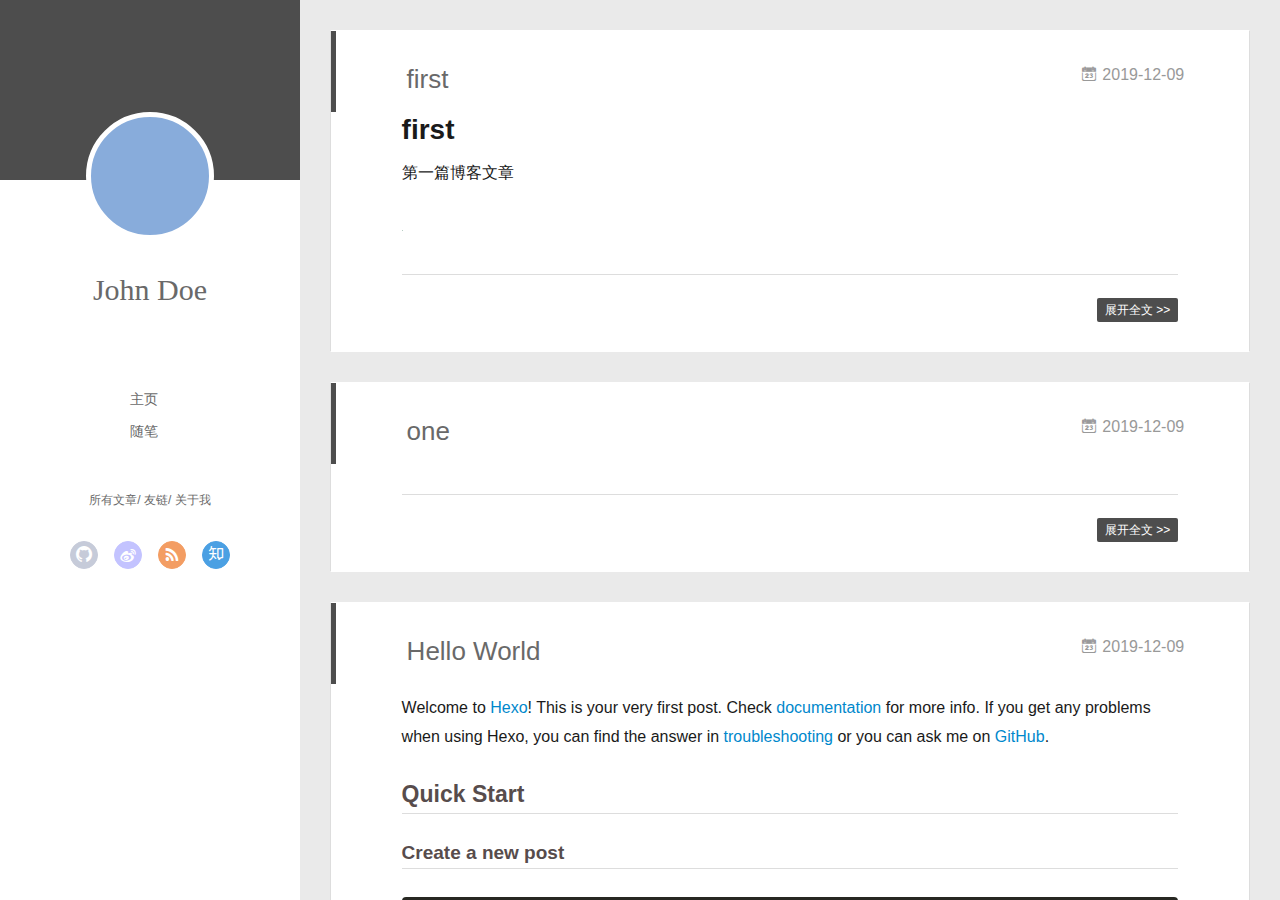
==== commit a1e030fc: "Site updated: 2019-12-09 19:46:34" ====
--- a/index.html
+++ b/index.html
@@ -1,265 +1,302 @@
 <!DOCTYPE html>
-<html lang="en">
+<html>
 <head>
-  <meta charset="UTF-8">
-<meta name="viewport" content="width=device-width, initial-scale=1, maximum-scale=2">
-<meta name="theme-color" content="#222">
-<meta name="generator" content="Hexo 4.1.0">
-  <link rel="apple-touch-icon" sizes="180x180" href="/images/apple-touch-icon-next.png">
-  <link rel="icon" type="image/png" sizes="32x32" href="/images/favicon-32x32-next.png">
-  <link rel="icon" type="image/png" sizes="16x16" href="/images/favicon-16x16-next.png">
-  <link rel="mask-icon" href="/images/logo.svg" color="#222">
-
-<link rel="stylesheet" href="/css/main.css">
-
-
-<link rel="stylesheet" href="/lib/font-awesome/css/font-awesome.min.css">
-
-
-<script id="hexo-configurations">
-  var NexT = window.NexT || {};
-  var CONFIG = {
-    hostname: new URL('http://yoursite.com').hostname,
-    root: '/',
-    scheme: 'Muse',
-    version: '7.6.0',
-    exturl: false,
-    sidebar: {"position":"left","display":"post","padding":18,"offset":12,"onmobile":false},
-    copycode: {"enable":false,"show_result":false,"style":null},
-    back2top: {"enable":true,"sidebar":false,"scrollpercent":false},
-    bookmark: {"enable":false,"color":"#222","save":"auto"},
-    fancybox: false,
-    mediumzoom: false,
-    lazyload: false,
-    pangu: false,
-    comments: {"style":"tabs","active":null,"storage":true,"lazyload":false,"nav":null},
-    algolia: {
-      appID: '',
-      apiKey: '',
-      indexName: '',
-      hits: {"per_page":10},
-      labels: {"input_placeholder":"Search for Posts","hits_empty":"We didn't find any results for the search: ${query}","hits_stats":"${hits} results found in ${time} ms"}
-    },
-    localsearch: {"enable":false,"trigger":"auto","top_n_per_article":1,"unescape":false,"preload":false},
-    path: '',
-    motion: {"enable":true,"async":false,"transition":{"post_block":"fadeIn","post_header":"slideDownIn","post_body":"slideDownIn","coll_header":"slideLeftIn","sidebar":"slideUpIn"}}
-  };
-</script>
-
+  <meta charset="utf-8">
+  
+  <meta name="renderer" content="webkit">
+  <meta http-equiv="X-UA-Compatible" content="IE=edge" >
+  <link rel="dns-prefetch" href="http://yoursite.com">
+  <title>Hexo</title>
+  <meta name="viewport" content="width=device-width, initial-scale=1, maximum-scale=1">
   <meta property="og:type" content="website">
 <meta property="og:title" content="Hexo">
 <meta property="og:url" content="http:&#x2F;&#x2F;yoursite.com&#x2F;index.html">
 <meta property="og:site_name" content="Hexo">
 <meta property="article:author" content="John Doe">
 <meta name="twitter:card" content="summary">
-
-<link rel="canonical" href="http://yoursite.com/">
-
-
-<script id="page-configurations">
-  // https://hexo.io/docs/variables.html
-  CONFIG.page = {
-    sidebar: "",
-    isHome: true,
-    isPost: false
-  };
-</script>
-
-  <title>Hexo</title>
-  
-
-
-
-
-
-
-  <noscript>
-  <style>
-  .use-motion .brand,
-  .use-motion .menu-item,
-  .sidebar-inner,
-  .use-motion .post-block,
-  .use-motion .pagination,
-  .use-motion .comments,
-  .use-motion .post-header,
-  .use-motion .post-body,
-  .use-motion .collection-header { opacity: initial; }
-
-  .use-motion .site-title,
-  .use-motion .site-subtitle {
-    opacity: initial;
-    top: initial;
-  }
-
-  .use-motion .logo-line-before i { left: initial; }
-  .use-motion .logo-line-after i { right: initial; }
+  
+    <link rel="alternative" href="/atom.xml" title="Hexo" type="application/atom+xml">
+  
+  
+    <link rel="icon" href="/favicon.png">
+  
+  <link rel="stylesheet" type="text/css" href="/./main.0cf68a.css">
+  <style type="text/css">
+  
+    #container.show {
+      background: linear-gradient(200deg,#a0cfe4,#e8c37e);
+    }
   </style>
-</noscript>
-
-</head>
-
-<body itemscope itemtype="http://schema.org/WebPage">
-  <div class="container use-motion">
-    <div class="headband"></div>
-
-    <header class="header" itemscope itemtype="http://schema.org/WPHeader">
-      <div class="header-inner"><div class="site-brand-container">
-  <div class="site-meta">
-
-    <div>
-      <a href="/" class="brand" rel="start">
-        <span class="logo-line-before"><i></i></span>
-        <span class="site-title">Hexo</span>
-        <span class="logo-line-after"><i></i></span>
-      </a>
+  
+
+  
+
+<meta name="generator" content="Hexo 4.1.0"></head>
+
+<body>
+  <div id="container" q-class="show:isCtnShow">
+    <canvas id="anm-canvas" class="anm-canvas"></canvas>
+    <div class="left-col" q-class="show:isShow">
+      
+<div class="overlay" style="background: #4d4d4d"></div>
+<div class="intrude-less">
+	<header id="header" class="inner">
+		<a href="/" class="profilepic">
+			<img src="" class="js-avatar">
+		</a>
+		<hgroup>
+		  <h1 class="header-author"><a href="/">John Doe</a></h1>
+		</hgroup>
+		
+
+		<nav class="header-menu">
+			<ul>
+			
+				<li><a href="/">主页</a></li>
+	        
+				<li><a href="/tags/%E9%9A%8F%E7%AC%94/">随笔</a></li>
+	        
+			</ul>
+		</nav>
+		<nav class="header-smart-menu">
+    		
+    			
+    			<a q-on="click: openSlider(e, 'innerArchive')" href="javascript:void(0)">所有文章</a>
+    			
+            
+    			
+    			<a q-on="click: openSlider(e, 'friends')" href="javascript:void(0)">友链</a>
+    			
+            
+    			
+    			<a q-on="click: openSlider(e, 'aboutme')" href="javascript:void(0)">关于我</a>
+    			
+            
+		</nav>
+		<nav class="header-nav">
+			<div class="social">
+				
+					<a class="github" target="_blank" href="#" title="github"><i class="icon-github"></i></a>
+		        
+					<a class="weibo" target="_blank" href="#" title="weibo"><i class="icon-weibo"></i></a>
+		        
+					<a class="rss" target="_blank" href="#" title="rss"><i class="icon-rss"></i></a>
+		        
+					<a class="zhihu" target="_blank" href="#" title="zhihu"><i class="icon-zhihu"></i></a>
+		        
+			</div>
+		</nav>
+	</header>		
+</div>
+
+    </div>
+    <div class="mid-col" q-class="show:isShow,hide:isShow|isFalse">
+      
+<nav id="mobile-nav">
+  	<div class="overlay js-overlay" style="background: #4d4d4d"></div>
+	<div class="btnctn js-mobile-btnctn">
+  		<div class="slider-trigger list" q-on="click: openSlider(e)"><i class="icon icon-sort"></i></div>
+	</div>
+	<div class="intrude-less">
+		<header id="header" class="inner">
+			<div class="profilepic">
+				<img src="" class="js-avatar">
+			</div>
+			<hgroup>
+			  <h1 class="header-author js-header-author">John Doe</h1>
+			</hgroup>
+			
+			
+			
+				
+			
+				
+			
+			
+			
+			<nav class="header-nav">
+				<div class="social">
+					
+						<a class="github" target="_blank" href="#" title="github"><i class="icon-github"></i></a>
+			        
+						<a class="weibo" target="_blank" href="#" title="weibo"><i class="icon-weibo"></i></a>
+			        
+						<a class="rss" target="_blank" href="#" title="rss"><i class="icon-rss"></i></a>
+			        
+						<a class="zhihu" target="_blank" href="#" title="zhihu"><i class="icon-zhihu"></i></a>
+			        
+				</div>
+			</nav>
+
+			<nav class="header-menu js-header-menu">
+				<ul style="width: 50%">
+				
+				
+					<li style="width: 50%"><a href="/">主页</a></li>
+		        
+					<li style="width: 50%"><a href="/tags/%E9%9A%8F%E7%AC%94/">随笔</a></li>
+		        
+				</ul>
+			</nav>
+		</header>				
+	</div>
+	<div class="mobile-mask" style="display:none" q-show="isShow"></div>
+</nav>
+
+      <div id="wrapper" class="body-wrap">
+        <div class="menu-l">
+          <div class="canvas-wrap">
+            <canvas data-colors="#eaeaea" data-sectionHeight="100" data-contentId="js-content" id="myCanvas1" class="anm-canvas"></canvas>
+          </div>
+          <div id="js-content" class="content-ll">
+            
+  
+    <article id="post-first" class="article article-type-post  article-index" itemscope itemprop="blogPost">
+  <div class="article-inner">
+    
+      <header class="article-header">
+        
+  
+    <h1 itemprop="name">
+      <a class="article-title" href="/2019/12/09/first/">first</a>
+    </h1>
+  
+
+        
+        <a href="/2019/12/09/first/" class="archive-article-date">
+  	<time datetime="2019-12-09T11:09:32.985Z" itemprop="datePublished"><i class="icon-calendar icon"></i>2019-12-09</time>
+</a>
+        
+      </header>
+    
+    <div class="article-entry" itemprop="articleBody">
+      
+        <h1 id="first"><a href="#first" class="headerlink" title="first"></a>first</h1><p>第一篇博客文章</p>
+<img src="C:\Users\我\Desktop\18152688577.jpg" style="zoom:10%;" />
+      
+
+      
+    </div>
+    <div class="article-info article-info-index">
+      
+      
+      
+
+      
+        <p class="article-more-link">
+          <a class="article-more-a" href="/2019/12/09/first/">展开全文 >></a>
+        </p>
+      
+
+      
+      <div class="clearfix"></div>
     </div>
   </div>
-
-  <div class="site-nav-toggle">
-    <div class="toggle" aria-label="Toggle navigation bar">
-      <span class="toggle-line toggle-line-first"></span>
-      <span class="toggle-line toggle-line-middle"></span>
-      <span class="toggle-line toggle-line-last"></span>
+</article>
+
+<aside class="wrap-side-operation">
+    <div class="mod-side-operation">
+        
+        <div class="jump-container" id="js-jump-container" style="display:none;">
+            <a href="javascript:void(0)" class="mod-side-operation__jump-to-top">
+                <i class="icon-font icon-back"></i>
+            </a>
+            <div id="js-jump-plan-container" class="jump-plan-container" style="top: -11px;">
+                <i class="icon-font icon-plane jump-plane"></i>
+            </div>
+        </div>
+        
+        
+    </div>
+</aside>
+
+
+
+
+  
+    <article id="post-one" class="article article-type-post  article-index" itemscope itemprop="blogPost">
+  <div class="article-inner">
+    
+      <header class="article-header">
+        
+  
+    <h1 itemprop="name">
+      <a class="article-title" href="/2019/12/09/one/">one</a>
+    </h1>
+  
+
+        
+        <a href="/2019/12/09/one/" class="archive-article-date">
+  	<time datetime="2019-12-09T08:52:14.000Z" itemprop="datePublished"><i class="icon-calendar icon"></i>2019-12-09</time>
+</a>
+        
+      </header>
+    
+    <div class="article-entry" itemprop="articleBody">
+      
+        
+      
+
+      
+    </div>
+    <div class="article-info article-info-index">
+      
+      
+      
+
+      
+        <p class="article-more-link">
+          <a class="article-more-a" href="/2019/12/09/one/">展开全文 >></a>
+        </p>
+      
+
+      
+      <div class="clearfix"></div>
     </div>
   </div>
-</div>
-
-
-<nav class="site-nav">
-  
-  <ul id="menu" class="menu">
-        <li class="menu-item menu-item-home">
-
-    <a href="/" rel="section"><i class="fa fa-fw fa-home"></i>Home</a>
-
-  </li>
-        <li class="menu-item menu-item-archives">
-
-    <a href="/archives/" rel="section"><i class="fa fa-fw fa-archive"></i>Archives</a>
-
-  </li>
-  </ul>
-
-</nav>
-</div>
-    </header>
-
-    
-  <div class="back-to-top">
-    <i class="fa fa-arrow-up"></i>
-    <span>0%</span>
-  </div>
-
-
-    <main class="main">
-      <div class="main-inner">
-        <div class="content-wrap">
-          
-
-          <div class="content">
-            
-
-  <div class="posts-expand">
-        
-  
-  
-  <article itemscope itemtype="http://schema.org/Article" class="post-block home" lang="en">
-    <link itemprop="mainEntityOfPage" href="http://yoursite.com/2019/12/09/one/">
-
-    <span hidden itemprop="author" itemscope itemtype="http://schema.org/Person">
-      <meta itemprop="image" content="/images/avatar.gif">
-      <meta itemprop="name" content="John Doe">
-      <meta itemprop="description" content="">
-    </span>
-
-    <span hidden itemprop="publisher" itemscope itemtype="http://schema.org/Organization">
-      <meta itemprop="name" content="Hexo">
-    </span>
-      <header class="post-header">
-        <h1 class="post-title" itemprop="name headline">
-          
-            <a href="/2019/12/09/one/" class="post-title-link" itemprop="url">one</a>
-        </h1>
-
-        <div class="post-meta">
-            <span class="post-meta-item">
-              <span class="post-meta-item-icon">
-                <i class="fa fa-calendar-o"></i>
-              </span>
-              <span class="post-meta-item-text">Posted on</span>
-
-              <time title="Created: 2019-12-09 16:52:14" itemprop="dateCreated datePublished" datetime="2019-12-09T16:52:14+08:00">2019-12-09</time>
-            </span>
-
-          
-
-        </div>
+</article>
+
+<aside class="wrap-side-operation">
+    <div class="mod-side-operation">
+        
+        <div class="jump-container" id="js-jump-container" style="display:none;">
+            <a href="javascript:void(0)" class="mod-side-operation__jump-to-top">
+                <i class="icon-font icon-back"></i>
+            </a>
+            <div id="js-jump-plan-container" class="jump-plan-container" style="top: -11px;">
+                <i class="icon-font icon-plane jump-plane"></i>
+            </div>
+        </div>
+        
+        
+    </div>
+</aside>
+
+
+
+
+  
+    <article id="post-hello-world" class="article article-type-post  article-index" itemscope itemprop="blogPost">
+  <div class="article-inner">
+    
+      <header class="article-header">
+        
+  
+    <h1 itemprop="name">
+      <a class="article-title" href="/2019/12/09/hello-world/">Hello World</a>
+    </h1>
+  
+
+        
+        <a href="/2019/12/09/hello-world/" class="archive-article-date">
+  	<time datetime="2019-12-09T08:02:08.088Z" itemprop="datePublished"><i class="icon-calendar icon"></i>2019-12-09</time>
+</a>
+        
       </header>
-
-    
-    
-    
-    <div class="post-body" itemprop="articleBody">
-
-      
-          
-      
-    </div>
-
-    
-    
-    
-      <footer class="post-footer">
-        <div class="post-eof"></div>
-      </footer>
-  </article>
-  
-  
-  
-
-        
-  
-  
-  <article itemscope itemtype="http://schema.org/Article" class="post-block home" lang="en">
-    <link itemprop="mainEntityOfPage" href="http://yoursite.com/2019/12/09/hello-world/">
-
-    <span hidden itemprop="author" itemscope itemtype="http://schema.org/Person">
-      <meta itemprop="image" content="/images/avatar.gif">
-      <meta itemprop="name" content="John Doe">
-      <meta itemprop="description" content="">
-    </span>
-
-    <span hidden itemprop="publisher" itemscope itemtype="http://schema.org/Organization">
-      <meta itemprop="name" content="Hexo">
-    </span>
-      <header class="post-header">
-        <h1 class="post-title" itemprop="name headline">
-          
-            <a href="/2019/12/09/hello-world/" class="post-title-link" itemprop="url">Hello World</a>
-        </h1>
-
-        <div class="post-meta">
-            <span class="post-meta-item">
-              <span class="post-meta-item-icon">
-                <i class="fa fa-calendar-o"></i>
-              </span>
-              <span class="post-meta-item-text">Posted on</span>
-
-              <time title="Created: 2019-12-09 16:02:08" itemprop="dateCreated datePublished" datetime="2019-12-09T16:02:08+08:00">2019-12-09</time>
-            </span>
-
-          
-
-        </div>
-      </header>
-
-    
-    
-    
-    <div class="post-body" itemprop="articleBody">
-
-      
-          <p>Welcome to <a href="https://hexo.io/" target="_blank" rel="noopener">Hexo</a>! This is your very first post. Check <a href="https://hexo.io/docs/" target="_blank" rel="noopener">documentation</a> for more info. If you get any problems when using Hexo, you can find the answer in <a href="https://hexo.io/docs/troubleshooting.html" target="_blank" rel="noopener">troubleshooting</a> or you can ask me on <a href="https://github.com/hexojs/hexo/issues" target="_blank" rel="noopener">GitHub</a>.</p>
+    
+    <div class="article-entry" itemprop="articleBody">
+      
+        <p>Welcome to <a href="https://hexo.io/" target="_blank" rel="noopener">Hexo</a>! This is your very first post. Check <a href="https://hexo.io/docs/" target="_blank" rel="noopener">documentation</a> for more info. If you get any problems when using Hexo, you can find the answer in <a href="https://hexo.io/docs/troubleshooting.html" target="_blank" rel="noopener">troubleshooting</a> or you can ask me on <a href="https://github.com/hexojs/hexo/issues" target="_blank" rel="noopener">GitHub</a>.</p>
 <h2 id="Quick-Start"><a href="#Quick-Start" class="headerlink" title="Quick Start"></a>Quick Start</h2><h3 id="Create-a-new-post"><a href="#Create-a-new-post" class="headerlink" title="Create a new post"></a>Create a new post</h3><figure class="highlight bash"><table><tr><td class="gutter"><pre><span class="line">1</span></pre></td><td class="code"><pre><span class="line">$ hexo new <span class="string">"My New Post"</span></span></pre></td></tr></table></figure>
 
 <p>More info: <a href="https://hexo.io/docs/writing.html" target="_blank" rel="noopener">Writing</a></p>
@@ -274,174 +311,292 @@
 <p>More info: <a href="https://hexo.io/docs/one-command-deployment.html" target="_blank" rel="noopener">Deployment</a></p>
 
       
-    </div>
-
-    
-    
-    
-      <footer class="post-footer">
-        <div class="post-eof"></div>
-      </footer>
-  </article>
-  
-  
-  
-
+
+      
+    </div>
+    <div class="article-info article-info-index">
+      
+      
+      
+
+      
+        <p class="article-more-link">
+          <a class="article-more-a" href="/2019/12/09/hello-world/">展开全文 >></a>
+        </p>
+      
+
+      
+      <div class="clearfix"></div>
+    </div>
   </div>
-
-  
-
+</article>
+
+<aside class="wrap-side-operation">
+    <div class="mod-side-operation">
+        
+        <div class="jump-container" id="js-jump-container" style="display:none;">
+            <a href="javascript:void(0)" class="mod-side-operation__jump-to-top">
+                <i class="icon-font icon-back"></i>
+            </a>
+            <div id="js-jump-plan-container" class="jump-plan-container" style="top: -11px;">
+                <i class="icon-font icon-plane jump-plane"></i>
+            </div>
+        </div>
+        
+        
+    </div>
+</aside>
+
+
+
+
+  
+  
 
 
           </div>
+        </div>
+      </div>
+      <footer id="footer">
+  <div class="outer">
+    <div id="footer-info">
+    	<div class="footer-left">
+    		&copy; 2019 John Doe
+    	</div>
+      	<div class="footer-right">
+      		<a href="http://hexo.io/" target="_blank">Hexo</a>  Theme <a href="https://github.com/litten/hexo-theme-yilia" target="_blank">Yilia</a> by Litten
+      	</div>
+    </div>
+  </div>
+</footer>
+    </div>
+    <script>
+	var yiliaConfig = {
+		mathjax: false,
+		isHome: true,
+		isPost: false,
+		isArchive: false,
+		isTag: false,
+		isCategory: false,
+		open_in_new: false,
+		toc_hide_index: true,
+		root: "/",
+		innerArchive: true,
+		showTags: false
+	}
+</script>
+
+<script>!function(t){function n(e){if(r[e])return r[e].exports;var i=r[e]={exports:{},id:e,loaded:!1};return t[e].call(i.exports,i,i.exports,n),i.loaded=!0,i.exports}var r={};n.m=t,n.c=r,n.p="./",n(0)}([function(t,n,r){r(195),t.exports=r(191)},function(t,n,r){var e=r(3),i=r(52),o=r(27),u=r(28),c=r(53),f="prototype",a=function(t,n,r){var s,l,h,v,p=t&a.F,d=t&a.G,y=t&a.S,g=t&a.P,b=t&a.B,m=d?e:y?e[n]||(e[n]={}):(e[n]||{})[f],x=d?i:i[n]||(i[n]={}),w=x[f]||(x[f]={});d&&(r=n);for(s in r)l=!p&&m&&void 0!==m[s],h=(l?m:r)[s],v=b&&l?c(h,e):g&&"function"==typeof h?c(Function.call,h):h,m&&u(m,s,h,t&a.U),x[s]!=h&&o(x,s,v),g&&w[s]!=h&&(w[s]=h)};e.core=i,a.F=1,a.G=2,a.S=4,a.P=8,a.B=16,a.W=32,a.U=64,a.R=128,t.exports=a},function(t,n,r){var e=r(6);t.exports=function(t){if(!e(t))throw TypeError(t+" is not an object!");return t}},function(t,n){var r=t.exports="undefined"!=typeof window&&window.Math==Math?window:"undefined"!=typeof self&&self.Math==Math?self:Function("return this")();"number"==typeof __g&&(__g=r)},function(t,n){t.exports=function(t){try{return!!t()}catch(t){return!0}}},function(t,n){var r=t.exports="undefined"!=typeof window&&window.Math==Math?window:"undefined"!=typeof self&&self.Math==Math?self:Function("return this")();"number"==typeof __g&&(__g=r)},function(t,n){t.exports=function(t){return"object"==typeof t?null!==t:"function"==typeof t}},function(t,n,r){var e=r(126)("wks"),i=r(76),o=r(3).Symbol,u="function"==typeof o;(t.exports=function(t){return e[t]||(e[t]=u&&o[t]||(u?o:i)("Symbol."+t))}).store=e},function(t,n){var r={}.hasOwnProperty;t.exports=function(t,n){return r.call(t,n)}},function(t,n,r){var e=r(94),i=r(33);t.exports=function(t){return e(i(t))}},function(t,n,r){t.exports=!r(4)(function(){return 7!=Object.defineProperty({},"a",{get:function(){return 7}}).a})},function(t,n,r){var e=r(2),i=r(167),o=r(50),u=Object.defineProperty;n.f=r(10)?Object.defineProperty:function(t,n,r){if(e(t),n=o(n,!0),e(r),i)try{return u(t,n,r)}catch(t){}if("get"in r||"set"in r)throw TypeError("Accessors not supported!");return"value"in r&&(t[n]=r.value),t}},function(t,n,r){t.exports=!r(18)(function(){return 7!=Object.defineProperty({},"a",{get:function(){return 7}}).a})},function(t,n,r){var e=r(14),i=r(22);t.exports=r(12)?function(t,n,r){return e.f(t,n,i(1,r))}:function(t,n,r){return t[n]=r,t}},function(t,n,r){var e=r(20),i=r(58),o=r(42),u=Object.defineProperty;n.f=r(12)?Object.defineProperty:function(t,n,r){if(e(t),n=o(n,!0),e(r),i)try{return u(t,n,r)}catch(t){}if("get"in r||"set"in r)throw TypeError("Accessors not supported!");return"value"in r&&(t[n]=r.value),t}},function(t,n,r){var e=r(40)("wks"),i=r(23),o=r(5).Symbol,u="function"==typeof o;(t.exports=function(t){return e[t]||(e[t]=u&&o[t]||(u?o:i)("Symbol."+t))}).store=e},function(t,n,r){var e=r(67),i=Math.min;t.exports=function(t){return t>0?i(e(t),9007199254740991):0}},function(t,n,r){var e=r(46);t.exports=function(t){return Object(e(t))}},function(t,n){t.exports=function(t){try{return!!t()}catch(t){return!0}}},function(t,n,r){var e=r(63),i=r(34);t.exports=Object.keys||function(t){return e(t,i)}},function(t,n,r){var e=r(21);t.exports=function(t){if(!e(t))throw TypeError(t+" is not an object!");return t}},function(t,n){t.exports=function(t){return"object"==typeof t?null!==t:"function"==typeof t}},function(t,n){t.exports=function(t,n){return{enumerable:!(1&t),configurable:!(2&t),writable:!(4&t),value:n}}},function(t,n){var r=0,e=Math.random();t.exports=function(t){return"Symbol(".concat(void 0===t?"":t,")_",(++r+e).toString(36))}},function(t,n){var r={}.hasOwnProperty;t.exports=function(t,n){return r.call(t,n)}},function(t,n){var r=t.exports={version:"2.4.0"};"number"==typeof __e&&(__e=r)},function(t,n){t.exports=function(t){if("function"!=typeof t)throw TypeError(t+" is not a function!");return t}},function(t,n,r){var e=r(11),i=r(66);t.exports=r(10)?function(t,n,r){return e.f(t,n,i(1,r))}:function(t,n,r){return t[n]=r,t}},function(t,n,r){var e=r(3),i=r(27),o=r(24),u=r(76)("src"),c="toString",f=Function[c],a=(""+f).split(c);r(52).inspectSource=function(t){return f.call(t)},(t.exports=function(t,n,r,c){var f="function"==typeof r;f&&(o(r,"name")||i(r,"name",n)),t[n]!==r&&(f&&(o(r,u)||i(r,u,t[n]?""+t[n]:a.join(String(n)))),t===e?t[n]=r:c?t[n]?t[n]=r:i(t,n,r):(delete t[n],i(t,n,r)))})(Function.prototype,c,function(){return"function"==typeof this&&this[u]||f.call(this)})},function(t,n,r){var e=r(1),i=r(4),o=r(46),u=function(t,n,r,e){var i=String(o(t)),u="<"+n;return""!==r&&(u+=" "+r+'="'+String(e).replace(/"/g,"&quot;")+'"'),u+">"+i+"</"+n+">"};t.exports=function(t,n){var r={};r[t]=n(u),e(e.P+e.F*i(function(){var n=""[t]('"');return n!==n.toLowerCase()||n.split('"').length>3}),"String",r)}},function(t,n,r){var e=r(115),i=r(46);t.exports=function(t){return e(i(t))}},function(t,n,r){var e=r(116),i=r(66),o=r(30),u=r(50),c=r(24),f=r(167),a=Object.getOwnPropertyDescriptor;n.f=r(10)?a:function(t,n){if(t=o(t),n=u(n,!0),f)try{return a(t,n)}catch(t){}if(c(t,n))return i(!e.f.call(t,n),t[n])}},function(t,n,r){var e=r(24),i=r(17),o=r(145)("IE_PROTO"),u=Object.prototype;t.exports=Object.getPrototypeOf||function(t){return t=i(t),e(t,o)?t[o]:"function"==typeof t.constructor&&t instanceof t.constructor?t.constructor.prototype:t instanceof Object?u:null}},function(t,n){t.exports=function(t){if(void 0==t)throw TypeError("Can't call method on  "+t);return t}},function(t,n){t.exports="constructor,hasOwnProperty,isPrototypeOf,propertyIsEnumerable,toLocaleString,toString,valueOf".split(",")},function(t,n){t.exports={}},function(t,n){t.exports=!0},function(t,n){n.f={}.propertyIsEnumerable},function(t,n,r){var e=r(14).f,i=r(8),o=r(15)("toStringTag");t.exports=function(t,n,r){t&&!i(t=r?t:t.prototype,o)&&e(t,o,{configurable:!0,value:n})}},function(t,n,r){var e=r(40)("keys"),i=r(23);t.exports=function(t){return e[t]||(e[t]=i(t))}},function(t,n,r){var e=r(5),i="__core-js_shared__",o=e[i]||(e[i]={});t.exports=function(t){return o[t]||(o[t]={})}},function(t,n){var r=Math.ceil,e=Math.floor;t.exports=function(t){return isNaN(t=+t)?0:(t>0?e:r)(t)}},function(t,n,r){var e=r(21);t.exports=function(t,n){if(!e(t))return t;var r,i;if(n&&"function"==typeof(r=t.toString)&&!e(i=r.call(t)))return i;if("function"==typeof(r=t.valueOf)&&!e(i=r.call(t)))return i;if(!n&&"function"==typeof(r=t.toString)&&!e(i=r.call(t)))return i;throw TypeError("Can't convert object to primitive value")}},function(t,n,r){var e=r(5),i=r(25),o=r(36),u=r(44),c=r(14).f;t.exports=function(t){var n=i.Symbol||(i.Symbol=o?{}:e.Symbol||{});"_"==t.charAt(0)||t in n||c(n,t,{value:u.f(t)})}},function(t,n,r){n.f=r(15)},function(t,n){var r={}.toString;t.exports=function(t){return r.call(t).slice(8,-1)}},function(t,n){t.exports=function(t){if(void 0==t)throw TypeError("Can't call method on  "+t);return t}},function(t,n,r){var e=r(4);t.exports=function(t,n){return!!t&&e(function(){n?t.call(null,function(){},1):t.call(null)})}},function(t,n,r){var e=r(53),i=r(115),o=r(17),u=r(16),c=r(203);t.exports=function(t,n){var r=1==t,f=2==t,a=3==t,s=4==t,l=6==t,h=5==t||l,v=n||c;return function(n,c,p){for(var d,y,g=o(n),b=i(g),m=e(c,p,3),x=u(b.length),w=0,S=r?v(n,x):f?v(n,0):void 0;x>w;w++)if((h||w in b)&&(d=b[w],y=m(d,w,g),t))if(r)S[w]=y;else if(y)switch(t){case 3:return!0;case 5:return d;case 6:return w;case 2:S.push(d)}else if(s)return!1;return l?-1:a||s?s:S}}},function(t,n,r){var e=r(1),i=r(52),o=r(4);t.exports=function(t,n){var r=(i.Object||{})[t]||Object[t],u={};u[t]=n(r),e(e.S+e.F*o(function(){r(1)}),"Object",u)}},function(t,n,r){var e=r(6);t.exports=function(t,n){if(!e(t))return t;var r,i;if(n&&"function"==typeof(r=t.toString)&&!e(i=r.call(t)))return i;if("function"==typeof(r=t.valueOf)&&!e(i=r.call(t)))return i;if(!n&&"function"==typeof(r=t.toString)&&!e(i=r.call(t)))return i;throw TypeError("Can't convert object to primitive value")}},function(t,n,r){var e=r(5),i=r(25),o=r(91),u=r(13),c="prototype",f=function(t,n,r){var a,s,l,h=t&f.F,v=t&f.G,p=t&f.S,d=t&f.P,y=t&f.B,g=t&f.W,b=v?i:i[n]||(i[n]={}),m=b[c],x=v?e:p?e[n]:(e[n]||{})[c];v&&(r=n);for(a in r)(s=!h&&x&&void 0!==x[a])&&a in b||(l=s?x[a]:r[a],b[a]=v&&"function"!=typeof x[a]?r[a]:y&&s?o(l,e):g&&x[a]==l?function(t){var n=function(n,r,e){if(this instanceof t){switch(arguments.length){case 0:return new t;case 1:return new t(n);case 2:return new t(n,r)}return new t(n,r,e)}return t.apply(this,arguments)};return n[c]=t[c],n}(l):d&&"function"==typeof l?o(Function.call,l):l,d&&((b.virtual||(b.virtual={}))[a]=l,t&f.R&&m&&!m[a]&&u(m,a,l)))};f.F=1,f.G=2,f.S=4,f.P=8,f.B=16,f.W=32,f.U=64,f.R=128,t.exports=f},function(t,n){var r=t.exports={version:"2.4.0"};"number"==typeof __e&&(__e=r)},function(t,n,r){var e=r(26);t.exports=function(t,n,r){if(e(t),void 0===n)return t;switch(r){case 1:return function(r){return t.call(n,r)};case 2:return function(r,e){return t.call(n,r,e)};case 3:return function(r,e,i){return t.call(n,r,e,i)}}return function(){return t.apply(n,arguments)}}},function(t,n,r){var e=r(183),i=r(1),o=r(126)("metadata"),u=o.store||(o.store=new(r(186))),c=function(t,n,r){var i=u.get(t);if(!i){if(!r)return;u.set(t,i=new e)}var o=i.get(n);if(!o){if(!r)return;i.set(n,o=new e)}return o},f=function(t,n,r){var e=c(n,r,!1);return void 0!==e&&e.has(t)},a=function(t,n,r){var e=c(n,r,!1);return void 0===e?void 0:e.get(t)},s=function(t,n,r,e){c(r,e,!0).set(t,n)},l=function(t,n){var r=c(t,n,!1),e=[];return r&&r.forEach(function(t,n){e.push(n)}),e},h=function(t){return void 0===t||"symbol"==typeof t?t:String(t)},v=function(t){i(i.S,"Reflect",t)};t.exports={store:u,map:c,has:f,get:a,set:s,keys:l,key:h,exp:v}},function(t,n,r){"use strict";if(r(10)){var e=r(69),i=r(3),o=r(4),u=r(1),c=r(127),f=r(152),a=r(53),s=r(68),l=r(66),h=r(27),v=r(73),p=r(67),d=r(16),y=r(75),g=r(50),b=r(24),m=r(180),x=r(114),w=r(6),S=r(17),_=r(137),O=r(70),E=r(32),P=r(71).f,j=r(154),F=r(76),M=r(7),A=r(48),N=r(117),T=r(146),I=r(155),k=r(80),L=r(123),R=r(74),C=r(130),D=r(160),U=r(11),W=r(31),G=U.f,B=W.f,V=i.RangeError,z=i.TypeError,q=i.Uint8Array,K="ArrayBuffer",J="Shared"+K,Y="BYTES_PER_ELEMENT",H="prototype",$=Array[H],X=f.ArrayBuffer,Q=f.DataView,Z=A(0),tt=A(2),nt=A(3),rt=A(4),et=A(5),it=A(6),ot=N(!0),ut=N(!1),ct=I.values,ft=I.keys,at=I.entries,st=$.lastIndexOf,lt=$.reduce,ht=$.reduceRight,vt=$.join,pt=$.sort,dt=$.slice,yt=$.toString,gt=$.toLocaleString,bt=M("iterator"),mt=M("toStringTag"),xt=F("typed_constructor"),wt=F("def_constructor"),St=c.CONSTR,_t=c.TYPED,Ot=c.VIEW,Et="Wrong length!",Pt=A(1,function(t,n){return Tt(T(t,t[wt]),n)}),jt=o(function(){return 1===new q(new Uint16Array([1]).buffer)[0]}),Ft=!!q&&!!q[H].set&&o(function(){new q(1).set({})}),Mt=function(t,n){if(void 0===t)throw z(Et);var r=+t,e=d(t);if(n&&!m(r,e))throw V(Et);return e},At=function(t,n){var r=p(t);if(r<0||r%n)throw V("Wrong offset!");return r},Nt=function(t){if(w(t)&&_t in t)return t;throw z(t+" is not a typed array!")},Tt=function(t,n){if(!(w(t)&&xt in t))throw z("It is not a typed array constructor!");return new t(n)},It=function(t,n){return kt(T(t,t[wt]),n)},kt=function(t,n){for(var r=0,e=n.length,i=Tt(t,e);e>r;)i[r]=n[r++];return i},Lt=function(t,n,r){G(t,n,{get:function(){return this._d[r]}})},Rt=function(t){var n,r,e,i,o,u,c=S(t),f=arguments.length,s=f>1?arguments[1]:void 0,l=void 0!==s,h=j(c);if(void 0!=h&&!_(h)){for(u=h.call(c),e=[],n=0;!(o=u.next()).done;n++)e.push(o.value);c=e}for(l&&f>2&&(s=a(s,arguments[2],2)),n=0,r=d(c.length),i=Tt(this,r);r>n;n++)i[n]=l?s(c[n],n):c[n];return i},Ct=function(){for(var t=0,n=arguments.length,r=Tt(this,n);n>t;)r[t]=arguments[t++];return r},Dt=!!q&&o(function(){gt.call(new q(1))}),Ut=function(){return gt.apply(Dt?dt.call(Nt(this)):Nt(this),arguments)},Wt={copyWithin:function(t,n){return D.call(Nt(this),t,n,arguments.length>2?arguments[2]:void 0)},every:function(t){return rt(Nt(this),t,arguments.length>1?arguments[1]:void 0)},fill:function(t){return C.apply(Nt(this),arguments)},filter:function(t){return It(this,tt(Nt(this),t,arguments.length>1?arguments[1]:void 0))},find:function(t){return et(Nt(this),t,arguments.length>1?arguments[1]:void 0)},findIndex:function(t){return it(Nt(this),t,arguments.length>1?arguments[1]:void 0)},forEach:function(t){Z(Nt(this),t,arguments.length>1?arguments[1]:void 0)},indexOf:function(t){return ut(Nt(this),t,arguments.length>1?arguments[1]:void 0)},includes:function(t){return ot(Nt(this),t,arguments.length>1?arguments[1]:void 0)},join:function(t){return vt.apply(Nt(this),arguments)},lastIndexOf:function(t){return st.apply(Nt(this),arguments)},map:function(t){return Pt(Nt(this),t,arguments.length>1?arguments[1]:void 0)},reduce:function(t){return lt.apply(Nt(this),arguments)},reduceRight:function(t){return ht.apply(Nt(this),arguments)},reverse:function(){for(var t,n=this,r=Nt(n).length,e=Math.floor(r/2),i=0;i<e;)t=n[i],n[i++]=n[--r],n[r]=t;return n},some:function(t){return nt(Nt(this),t,arguments.length>1?arguments[1]:void 0)},sort:function(t){return pt.call(Nt(this),t)},subarray:function(t,n){var r=Nt(this),e=r.length,i=y(t,e);return new(T(r,r[wt]))(r.buffer,r.byteOffset+i*r.BYTES_PER_ELEMENT,d((void 0===n?e:y(n,e))-i))}},Gt=function(t,n){return It(this,dt.call(Nt(this),t,n))},Bt=function(t){Nt(this);var n=At(arguments[1],1),r=this.length,e=S(t),i=d(e.length),o=0;if(i+n>r)throw V(Et);for(;o<i;)this[n+o]=e[o++]},Vt={entries:function(){return at.call(Nt(this))},keys:function(){return ft.call(Nt(this))},values:function(){return ct.call(Nt(this))}},zt=function(t,n){return w(t)&&t[_t]&&"symbol"!=typeof n&&n in t&&String(+n)==String(n)},qt=function(t,n){return zt(t,n=g(n,!0))?l(2,t[n]):B(t,n)},Kt=function(t,n,r){return!(zt(t,n=g(n,!0))&&w(r)&&b(r,"value"))||b(r,"get")||b(r,"set")||r.configurable||b(r,"writable")&&!r.writable||b(r,"enumerable")&&!r.enumerable?G(t,n,r):(t[n]=r.value,t)};St||(W.f=qt,U.f=Kt),u(u.S+u.F*!St,"Object",{getOwnPropertyDescriptor:qt,defineProperty:Kt}),o(function(){yt.call({})})&&(yt=gt=function(){return vt.call(this)});var Jt=v({},Wt);v(Jt,Vt),h(Jt,bt,Vt.values),v(Jt,{slice:Gt,set:Bt,constructor:function(){},toString:yt,toLocaleString:Ut}),Lt(Jt,"buffer","b"),Lt(Jt,"byteOffset","o"),Lt(Jt,"byteLength","l"),Lt(Jt,"length","e"),G(Jt,mt,{get:function(){return this[_t]}}),t.exports=function(t,n,r,f){f=!!f;var a=t+(f?"Clamped":"")+"Array",l="Uint8Array"!=a,v="get"+t,p="set"+t,y=i[a],g=y||{},b=y&&E(y),m=!y||!c.ABV,S={},_=y&&y[H],j=function(t,r){var e=t._d;return e.v[v](r*n+e.o,jt)},F=function(t,r,e){var i=t._d;f&&(e=(e=Math.round(e))<0?0:e>255?255:255&e),i.v[p](r*n+i.o,e,jt)},M=function(t,n){G(t,n,{get:function(){return j(this,n)},set:function(t){return F(this,n,t)},enumerable:!0})};m?(y=r(function(t,r,e,i){s(t,y,a,"_d");var o,u,c,f,l=0,v=0;if(w(r)){if(!(r instanceof X||(f=x(r))==K||f==J))return _t in r?kt(y,r):Rt.call(y,r);o=r,v=At(e,n);var p=r.byteLength;if(void 0===i){if(p%n)throw V(Et);if((u=p-v)<0)throw V(Et)}else if((u=d(i)*n)+v>p)throw V(Et);c=u/n}else c=Mt(r,!0),u=c*n,o=new X(u);for(h(t,"_d",{b:o,o:v,l:u,e:c,v:new Q(o)});l<c;)M(t,l++)}),_=y[H]=O(Jt),h(_,"constructor",y)):L(function(t){new y(null),new y(t)},!0)||(y=r(function(t,r,e,i){s(t,y,a);var o;return w(r)?r instanceof X||(o=x(r))==K||o==J?void 0!==i?new g(r,At(e,n),i):void 0!==e?new g(r,At(e,n)):new g(r):_t in r?kt(y,r):Rt.call(y,r):new g(Mt(r,l))}),Z(b!==Function.prototype?P(g).concat(P(b)):P(g),function(t){t in y||h(y,t,g[t])}),y[H]=_,e||(_.constructor=y));var A=_[bt],N=!!A&&("values"==A.name||void 0==A.name),T=Vt.values;h(y,xt,!0),h(_,_t,a),h(_,Ot,!0),h(_,wt,y),(f?new y(1)[mt]==a:mt in _)||G(_,mt,{get:function(){return a}}),S[a]=y,u(u.G+u.W+u.F*(y!=g),S),u(u.S,a,{BYTES_PER_ELEMENT:n,from:Rt,of:Ct}),Y in _||h(_,Y,n),u(u.P,a,Wt),R(a),u(u.P+u.F*Ft,a,{set:Bt}),u(u.P+u.F*!N,a,Vt),u(u.P+u.F*(_.toString!=yt),a,{toString:yt}),u(u.P+u.F*o(function(){new y(1).slice()}),a,{slice:Gt}),u(u.P+u.F*(o(function(){return[1,2].toLocaleString()!=new y([1,2]).toLocaleString()})||!o(function(){_.toLocaleString.call([1,2])})),a,{toLocaleString:Ut}),k[a]=N?A:T,e||N||h(_,bt,T)}}else t.exports=function(){}},function(t,n){var r={}.toString;t.exports=function(t){return r.call(t).slice(8,-1)}},function(t,n,r){var e=r(21),i=r(5).document,o=e(i)&&e(i.createElement);t.exports=function(t){return o?i.createElement(t):{}}},function(t,n,r){t.exports=!r(12)&&!r(18)(function(){return 7!=Object.defineProperty(r(57)("div"),"a",{get:function(){return 7}}).a})},function(t,n,r){"use strict";var e=r(36),i=r(51),o=r(64),u=r(13),c=r(8),f=r(35),a=r(96),s=r(38),l=r(103),h=r(15)("iterator"),v=!([].keys&&"next"in[].keys()),p="keys",d="values",y=function(){return this};t.exports=function(t,n,r,g,b,m,x){a(r,n,g);var w,S,_,O=function(t){if(!v&&t in F)return F[t];switch(t){case p:case d:return function(){return new r(this,t)}}return function(){return new r(this,t)}},E=n+" Iterator",P=b==d,j=!1,F=t.prototype,M=F[h]||F["@@iterator"]||b&&F[b],A=M||O(b),N=b?P?O("entries"):A:void 0,T="Array"==n?F.entries||M:M;if(T&&(_=l(T.call(new t)))!==Object.prototype&&(s(_,E,!0),e||c(_,h)||u(_,h,y)),P&&M&&M.name!==d&&(j=!0,A=function(){return M.call(this)}),e&&!x||!v&&!j&&F[h]||u(F,h,A),f[n]=A,f[E]=y,b)if(w={values:P?A:O(d),keys:m?A:O(p),entries:N},x)for(S in w)S in F||o(F,S,w[S]);else i(i.P+i.F*(v||j),n,w);return w}},function(t,n,r){var e=r(20),i=r(100),o=r(34),u=r(39)("IE_PROTO"),c=function(){},f="prototype",a=function(){var t,n=r(57)("iframe"),e=o.length;for(n.style.display="none",r(93).appendChild(n),n.src="javascript:",t=n.contentWindow.document,t.open(),t.write("<script>document.F=Object<\/script>"),t.close(),a=t.F;e--;)delete a[f][o[e]];return a()};t.exports=Object.create||function(t,n){var r;return null!==t?(c[f]=e(t),r=new c,c[f]=null,r[u]=t):r=a(),void 0===n?r:i(r,n)}},function(t,n,r){var e=r(63),i=r(34).concat("length","prototype");n.f=Object.getOwnPropertyNames||function(t){return e(t,i)}},function(t,n){n.f=Object.getOwnPropertySymbols},function(t,n,r){var e=r(8),i=r(9),o=r(90)(!1),u=r(39)("IE_PROTO");t.exports=function(t,n){var r,c=i(t),f=0,a=[];for(r in c)r!=u&&e(c,r)&&a.push(r);for(;n.length>f;)e(c,r=n[f++])&&(~o(a,r)||a.push(r));return a}},function(t,n,r){t.exports=r(13)},function(t,n,r){var e=r(76)("meta"),i=r(6),o=r(24),u=r(11).f,c=0,f=Object.isExtensible||function(){return!0},a=!r(4)(function(){return f(Object.preventExtensions({}))}),s=function(t){u(t,e,{value:{i:"O"+ ++c,w:{}}})},l=function(t,n){if(!i(t))return"symbol"==typeof t?t:("string"==typeof t?"S":"P")+t;if(!o(t,e)){if(!f(t))return"F";if(!n)return"E";s(t)}return t[e].i},h=function(t,n){if(!o(t,e)){if(!f(t))return!0;if(!n)return!1;s(t)}return t[e].w},v=function(t){return a&&p.NEED&&f(t)&&!o(t,e)&&s(t),t},p=t.exports={KEY:e,NEED:!1,fastKey:l,getWeak:h,onFreeze:v}},function(t,n){t.exports=function(t,n){return{enumerable:!(1&t),configurable:!(2&t),writable:!(4&t),value:n}}},function(t,n){var r=Math.ceil,e=Math.floor;t.exports=function(t){return isNaN(t=+t)?0:(t>0?e:r)(t)}},function(t,n){t.exports=function(t,n,r,e){if(!(t instanceof n)||void 0!==e&&e in t)throw TypeError(r+": incorrect invocation!");return t}},function(t,n){t.exports=!1},function(t,n,r){var e=r(2),i=r(173),o=r(133),u=r(145)("IE_PROTO"),c=function(){},f="prototype",a=function(){var t,n=r(132)("iframe"),e=o.length;for(n.style.display="none",r(135).appendChild(n),n.src="javascript:",t=n.contentWindow.document,t.open(),t.write("<script>document.F=Object<\/script>"),t.close(),a=t.F;e--;)delete a[f][o[e]];return a()};t.exports=Object.create||function(t,n){var r;return null!==t?(c[f]=e(t),r=new c,c[f]=null,r[u]=t):r=a(),void 0===n?r:i(r,n)}},function(t,n,r){var e=r(175),i=r(133).concat("length","prototype");n.f=Object.getOwnPropertyNames||function(t){return e(t,i)}},function(t,n,r){var e=r(175),i=r(133);t.exports=Object.keys||function(t){return e(t,i)}},function(t,n,r){var e=r(28);t.exports=function(t,n,r){for(var i in n)e(t,i,n[i],r);return t}},function(t,n,r){"use strict";var e=r(3),i=r(11),o=r(10),u=r(7)("species");t.exports=function(t){var n=e[t];o&&n&&!n[u]&&i.f(n,u,{configurable:!0,get:function(){return this}})}},function(t,n,r){var e=r(67),i=Math.max,o=Math.min;t.exports=function(t,n){return t=e(t),t<0?i(t+n,0):o(t,n)}},function(t,n){var r=0,e=Math.random();t.exports=function(t){return"Symbol(".concat(void 0===t?"":t,")_",(++r+e).toString(36))}},function(t,n,r){var e=r(33);t.exports=function(t){return Object(e(t))}},function(t,n,r){var e=r(7)("unscopables"),i=Array.prototype;void 0==i[e]&&r(27)(i,e,{}),t.exports=function(t){i[e][t]=!0}},function(t,n,r){var e=r(53),i=r(169),o=r(137),u=r(2),c=r(16),f=r(154),a={},s={},n=t.exports=function(t,n,r,l,h){var v,p,d,y,g=h?function(){return t}:f(t),b=e(r,l,n?2:1),m=0;if("function"!=typeof g)throw TypeError(t+" is not iterable!");if(o(g)){for(v=c(t.length);v>m;m++)if((y=n?b(u(p=t[m])[0],p[1]):b(t[m]))===a||y===s)return y}else for(d=g.call(t);!(p=d.next()).done;)if((y=i(d,b,p.value,n))===a||y===s)return y};n.BREAK=a,n.RETURN=s},function(t,n){t.exports={}},function(t,n,r){var e=r(11).f,i=r(24),o=r(7)("toStringTag");t.exports=function(t,n,r){t&&!i(t=r?t:t.prototype,o)&&e(t,o,{configurable:!0,value:n})}},function(t,n,r){var e=r(1),i=r(46),o=r(4),u=r(150),c="["+u+"]",f="​+",a=RegExp("^"+c+c+"*"),s=RegExp(c+c+"*$"),l=function(t,n,r){var i={},c=o(function(){return!!u[t]()||f[t]()!=f}),a=i[t]=c?n(h):u[t];r&&(i[r]=a),e(e.P+e.F*c,"String",i)},h=l.trim=function(t,n){return t=String(i(t)),1&n&&(t=t.replace(a,"")),2&n&&(t=t.replace(s,"")),t};t.exports=l},function(t,n,r){t.exports={default:r(86),__esModule:!0}},function(t,n,r){t.exports={default:r(87),__esModule:!0}},function(t,n,r){"use strict";function e(t){return t&&t.__esModule?t:{default:t}}n.__esModule=!0;var i=r(84),o=e(i),u=r(83),c=e(u),f="function"==typeof c.default&&"symbol"==typeof o.default?function(t){return typeof t}:function(t){return t&&"function"==typeof c.default&&t.constructor===c.default&&t!==c.default.prototype?"symbol":typeof t};n.default="function"==typeof c.default&&"symbol"===f(o.default)?function(t){return void 0===t?"undefined":f(t)}:function(t){return t&&"function"==typeof c.default&&t.constructor===c.default&&t!==c.default.prototype?"symbol":void 0===t?"undefined":f(t)}},function(t,n,r){r(110),r(108),r(111),r(112),t.exports=r(25).Symbol},function(t,n,r){r(109),r(113),t.exports=r(44).f("iterator")},function(t,n){t.exports=function(t){if("function"!=typeof t)throw TypeError(t+" is not a function!");return t}},function(t,n){t.exports=function(){}},function(t,n,r){var e=r(9),i=r(106),o=r(105);t.exports=function(t){return function(n,r,u){var c,f=e(n),a=i(f.length),s=o(u,a);if(t&&r!=r){for(;a>s;)if((c=f[s++])!=c)return!0}else for(;a>s;s++)if((t||s in f)&&f[s]===r)return t||s||0;return!t&&-1}}},function(t,n,r){var e=r(88);t.exports=function(t,n,r){if(e(t),void 0===n)return t;switch(r){case 1:return function(r){return t.call(n,r)};case 2:return function(r,e){return t.call(n,r,e)};case 3:return function(r,e,i){return t.call(n,r,e,i)}}return function(){return t.apply(n,arguments)}}},function(t,n,r){var e=r(19),i=r(62),o=r(37);t.exports=function(t){var n=e(t),r=i.f;if(r)for(var u,c=r(t),f=o.f,a=0;c.length>a;)f.call(t,u=c[a++])&&n.push(u);return n}},function(t,n,r){t.exports=r(5).document&&document.documentElement},function(t,n,r){var e=r(56);t.exports=Object("z").propertyIsEnumerable(0)?Object:function(t){return"String"==e(t)?t.split(""):Object(t)}},function(t,n,r){var e=r(56);t.exports=Array.isArray||function(t){return"Array"==e(t)}},function(t,n,r){"use strict";var e=r(60),i=r(22),o=r(38),u={};r(13)(u,r(15)("iterator"),function(){return this}),t.exports=function(t,n,r){t.prototype=e(u,{next:i(1,r)}),o(t,n+" Iterator")}},function(t,n){t.exports=function(t,n){return{value:n,done:!!t}}},function(t,n,r){var e=r(19),i=r(9);t.exports=function(t,n){for(var r,o=i(t),u=e(o),c=u.length,f=0;c>f;)if(o[r=u[f++]]===n)return r}},function(t,n,r){var e=r(23)("meta"),i=r(21),o=r(8),u=r(14).f,c=0,f=Object.isExtensible||function(){return!0},a=!r(18)(function(){return f(Object.preventExtensions({}))}),s=function(t){u(t,e,{value:{i:"O"+ ++c,w:{}}})},l=function(t,n){if(!i(t))return"symbol"==typeof t?t:("string"==typeof t?"S":"P")+t;if(!o(t,e)){if(!f(t))return"F";if(!n)return"E";s(t)}return t[e].i},h=function(t,n){if(!o(t,e)){if(!f(t))return!0;if(!n)return!1;s(t)}return t[e].w},v=function(t){return a&&p.NEED&&f(t)&&!o(t,e)&&s(t),t},p=t.exports={KEY:e,NEED:!1,fastKey:l,getWeak:h,onFreeze:v}},function(t,n,r){var e=r(14),i=r(20),o=r(19);t.exports=r(12)?Object.defineProperties:function(t,n){i(t);for(var r,u=o(n),c=u.length,f=0;c>f;)e.f(t,r=u[f++],n[r]);return t}},function(t,n,r){var e=r(37),i=r(22),o=r(9),u=r(42),c=r(8),f=r(58),a=Object.getOwnPropertyDescriptor;n.f=r(12)?a:function(t,n){if(t=o(t),n=u(n,!0),f)try{return a(t,n)}catch(t){}if(c(t,n))return i(!e.f.call(t,n),t[n])}},function(t,n,r){var e=r(9),i=r(61).f,o={}.toString,u="object"==typeof window&&window&&Object.getOwnPropertyNames?Object.getOwnPropertyNames(window):[],c=function(t){try{return i(t)}catch(t){return u.slice()}};t.exports.f=function(t){return u&&"[object Window]"==o.call(t)?c(t):i(e(t))}},function(t,n,r){var e=r(8),i=r(77),o=r(39)("IE_PROTO"),u=Object.prototype;t.exports=Object.getPrototypeOf||function(t){return t=i(t),e(t,o)?t[o]:"function"==typeof t.constructor&&t instanceof t.constructor?t.constructor.prototype:t instanceof Object?u:null}},function(t,n,r){var e=r(41),i=r(33);t.exports=function(t){return function(n,r){var o,u,c=String(i(n)),f=e(r),a=c.length;return f<0||f>=a?t?"":void 0:(o=c.charCodeAt(f),o<55296||o>56319||f+1===a||(u=c.charCodeAt(f+1))<56320||u>57343?t?c.charAt(f):o:t?c.slice(f,f+2):u-56320+(o-55296<<10)+65536)}}},function(t,n,r){var e=r(41),i=Math.max,o=Math.min;t.exports=function(t,n){return t=e(t),t<0?i(t+n,0):o(t,n)}},function(t,n,r){var e=r(41),i=Math.min;t.exports=function(t){return t>0?i(e(t),9007199254740991):0}},function(t,n,r){"use strict";var e=r(89),i=r(97),o=r(35),u=r(9);t.exports=r(59)(Array,"Array",function(t,n){this._t=u(t),this._i=0,this._k=n},function(){var t=this._t,n=this._k,r=this._i++;return!t||r>=t.length?(this._t=void 0,i(1)):"keys"==n?i(0,r):"values"==n?i(0,t[r]):i(0,[r,t[r]])},"values"),o.Arguments=o.Array,e("keys"),e("values"),e("entries")},function(t,n){},function(t,n,r){"use strict";var e=r(104)(!0);r(59)(String,"String",function(t){this._t=String(t),this._i=0},function(){var t,n=this._t,r=this._i;return r>=n.length?{value:void 0,done:!0}:(t=e(n,r),this._i+=t.length,{value:t,done:!1})})},function(t,n,r){"use strict";var e=r(5),i=r(8),o=r(12),u=r(51),c=r(64),f=r(99).KEY,a=r(18),s=r(40),l=r(38),h=r(23),v=r(15),p=r(44),d=r(43),y=r(98),g=r(92),b=r(95),m=r(20),x=r(9),w=r(42),S=r(22),_=r(60),O=r(102),E=r(101),P=r(14),j=r(19),F=E.f,M=P.f,A=O.f,N=e.Symbol,T=e.JSON,I=T&&T.stringify,k="prototype",L=v("_hidden"),R=v("toPrimitive"),C={}.propertyIsEnumerable,D=s("symbol-registry"),U=s("symbols"),W=s("op-symbols"),G=Object[k],B="function"==typeof N,V=e.QObject,z=!V||!V[k]||!V[k].findChild,q=o&&a(function(){return 7!=_(M({},"a",{get:function(){return M(this,"a",{value:7}).a}})).a})?function(t,n,r){var e=F(G,n);e&&delete G[n],M(t,n,r),e&&t!==G&&M(G,n,e)}:M,K=function(t){var n=U[t]=_(N[k]);return n._k=t,n},J=B&&"symbol"==typeof N.iterator?function(t){return"symbol"==typeof t}:function(t){return t instanceof N},Y=function(t,n,r){return t===G&&Y(W,n,r),m(t),n=w(n,!0),m(r),i(U,n)?(r.enumerable?(i(t,L)&&t[L][n]&&(t[L][n]=!1),r=_(r,{enumerable:S(0,!1)})):(i(t,L)||M(t,L,S(1,{})),t[L][n]=!0),q(t,n,r)):M(t,n,r)},H=function(t,n){m(t);for(var r,e=g(n=x(n)),i=0,o=e.length;o>i;)Y(t,r=e[i++],n[r]);return t},$=function(t,n){return void 0===n?_(t):H(_(t),n)},X=function(t){var n=C.call(this,t=w(t,!0));return!(this===G&&i(U,t)&&!i(W,t))&&(!(n||!i(this,t)||!i(U,t)||i(this,L)&&this[L][t])||n)},Q=function(t,n){if(t=x(t),n=w(n,!0),t!==G||!i(U,n)||i(W,n)){var r=F(t,n);return!r||!i(U,n)||i(t,L)&&t[L][n]||(r.enumerable=!0),r}},Z=function(t){for(var n,r=A(x(t)),e=[],o=0;r.length>o;)i(U,n=r[o++])||n==L||n==f||e.push(n);return e},tt=function(t){for(var n,r=t===G,e=A(r?W:x(t)),o=[],u=0;e.length>u;)!i(U,n=e[u++])||r&&!i(G,n)||o.push(U[n]);return o};B||(N=function(){if(this instanceof N)throw TypeError("Symbol is not a constructor!");var t=h(arguments.length>0?arguments[0]:void 0),n=function(r){this===G&&n.call(W,r),i(this,L)&&i(this[L],t)&&(this[L][t]=!1),q(this,t,S(1,r))};return o&&z&&q(G,t,{configurable:!0,set:n}),K(t)},c(N[k],"toString",function(){return this._k}),E.f=Q,P.f=Y,r(61).f=O.f=Z,r(37).f=X,r(62).f=tt,o&&!r(36)&&c(G,"propertyIsEnumerable",X,!0),p.f=function(t){return K(v(t))}),u(u.G+u.W+u.F*!B,{Symbol:N});for(var nt="hasInstance,isConcatSpreadable,iterator,match,replace,search,species,split,toPrimitive,toStringTag,unscopables".split(","),rt=0;nt.length>rt;)v(nt[rt++]);for(var nt=j(v.store),rt=0;nt.length>rt;)d(nt[rt++]);u(u.S+u.F*!B,"Symbol",{for:function(t){return i(D,t+="")?D[t]:D[t]=N(t)},keyFor:function(t){if(J(t))return y(D,t);throw TypeError(t+" is not a symbol!")},useSetter:function(){z=!0},useSimple:function(){z=!1}}),u(u.S+u.F*!B,"Object",{create:$,defineProperty:Y,defineProperties:H,getOwnPropertyDescriptor:Q,getOwnPropertyNames:Z,getOwnPropertySymbols:tt}),T&&u(u.S+u.F*(!B||a(function(){var t=N();return"[null]"!=I([t])||"{}"!=I({a:t})||"{}"!=I(Object(t))})),"JSON",{stringify:function(t){if(void 0!==t&&!J(t)){for(var n,r,e=[t],i=1;arguments.length>i;)e.push(arguments[i++]);return n=e[1],"function"==typeof n&&(r=n),!r&&b(n)||(n=function(t,n){if(r&&(n=r.call(this,t,n)),!J(n))return n}),e[1]=n,I.apply(T,e)}}}),N[k][R]||r(13)(N[k],R,N[k].valueOf),l(N,"Symbol"),l(Math,"Math",!0),l(e.JSON,"JSON",!0)},function(t,n,r){r(43)("asyncIterator")},function(t,n,r){r(43)("observable")},function(t,n,r){r(107);for(var e=r(5),i=r(13),o=r(35),u=r(15)("toStringTag"),c=["NodeList","DOMTokenList","MediaList","StyleSheetList","CSSRuleList"],f=0;f<5;f++){var a=c[f],s=e[a],l=s&&s.prototype;l&&!l[u]&&i(l,u,a),o[a]=o.Array}},function(t,n,r){var e=r(45),i=r(7)("toStringTag"),o="Arguments"==e(function(){return arguments}()),u=function(t,n){try{return t[n]}catch(t){}};t.exports=function(t){var n,r,c;return void 0===t?"Undefined":null===t?"Null":"string"==typeof(r=u(n=Object(t),i))?r:o?e(n):"Object"==(c=e(n))&&"function"==typeof n.callee?"Arguments":c}},function(t,n,r){var e=r(45);t.exports=Object("z").propertyIsEnumerable(0)?Object:function(t){return"String"==e(t)?t.split(""):Object(t)}},function(t,n){n.f={}.propertyIsEnumerable},function(t,n,r){var e=r(30),i=r(16),o=r(75);t.exports=function(t){return function(n,r,u){var c,f=e(n),a=i(f.length),s=o(u,a);if(t&&r!=r){for(;a>s;)if((c=f[s++])!=c)return!0}else for(;a>s;s++)if((t||s in f)&&f[s]===r)return t||s||0;return!t&&-1}}},function(t,n,r){"use strict";var e=r(3),i=r(1),o=r(28),u=r(73),c=r(65),f=r(79),a=r(68),s=r(6),l=r(4),h=r(123),v=r(81),p=r(136);t.exports=function(t,n,r,d,y,g){var b=e[t],m=b,x=y?"set":"add",w=m&&m.prototype,S={},_=function(t){var n=w[t];o(w,t,"delete"==t?function(t){return!(g&&!s(t))&&n.call(this,0===t?0:t)}:"has"==t?function(t){return!(g&&!s(t))&&n.call(this,0===t?0:t)}:"get"==t?function(t){return g&&!s(t)?void 0:n.call(this,0===t?0:t)}:"add"==t?function(t){return n.call(this,0===t?0:t),this}:function(t,r){return n.call(this,0===t?0:t,r),this})};if("function"==typeof m&&(g||w.forEach&&!l(function(){(new m).entries().next()}))){var O=new m,E=O[x](g?{}:-0,1)!=O,P=l(function(){O.has(1)}),j=h(function(t){new m(t)}),F=!g&&l(function(){for(var t=new m,n=5;n--;)t[x](n,n);return!t.has(-0)});j||(m=n(function(n,r){a(n,m,t);var e=p(new b,n,m);return void 0!=r&&f(r,y,e[x],e),e}),m.prototype=w,w.constructor=m),(P||F)&&(_("delete"),_("has"),y&&_("get")),(F||E)&&_(x),g&&w.clear&&delete w.clear}else m=d.getConstructor(n,t,y,x),u(m.prototype,r),c.NEED=!0;return v(m,t),S[t]=m,i(i.G+i.W+i.F*(m!=b),S),g||d.setStrong(m,t,y),m}},function(t,n,r){"use strict";var e=r(27),i=r(28),o=r(4),u=r(46),c=r(7);t.exports=function(t,n,r){var f=c(t),a=r(u,f,""[t]),s=a[0],l=a[1];o(function(){var n={};return n[f]=function(){return 7},7!=""[t](n)})&&(i(String.prototype,t,s),e(RegExp.prototype,f,2==n?function(t,n){return l.call(t,this,n)}:function(t){return l.call(t,this)}))}
+},function(t,n,r){"use strict";var e=r(2);t.exports=function(){var t=e(this),n="";return t.global&&(n+="g"),t.ignoreCase&&(n+="i"),t.multiline&&(n+="m"),t.unicode&&(n+="u"),t.sticky&&(n+="y"),n}},function(t,n){t.exports=function(t,n,r){var e=void 0===r;switch(n.length){case 0:return e?t():t.call(r);case 1:return e?t(n[0]):t.call(r,n[0]);case 2:return e?t(n[0],n[1]):t.call(r,n[0],n[1]);case 3:return e?t(n[0],n[1],n[2]):t.call(r,n[0],n[1],n[2]);case 4:return e?t(n[0],n[1],n[2],n[3]):t.call(r,n[0],n[1],n[2],n[3])}return t.apply(r,n)}},function(t,n,r){var e=r(6),i=r(45),o=r(7)("match");t.exports=function(t){var n;return e(t)&&(void 0!==(n=t[o])?!!n:"RegExp"==i(t))}},function(t,n,r){var e=r(7)("iterator"),i=!1;try{var o=[7][e]();o.return=function(){i=!0},Array.from(o,function(){throw 2})}catch(t){}t.exports=function(t,n){if(!n&&!i)return!1;var r=!1;try{var o=[7],u=o[e]();u.next=function(){return{done:r=!0}},o[e]=function(){return u},t(o)}catch(t){}return r}},function(t,n,r){t.exports=r(69)||!r(4)(function(){var t=Math.random();__defineSetter__.call(null,t,function(){}),delete r(3)[t]})},function(t,n){n.f=Object.getOwnPropertySymbols},function(t,n,r){var e=r(3),i="__core-js_shared__",o=e[i]||(e[i]={});t.exports=function(t){return o[t]||(o[t]={})}},function(t,n,r){for(var e,i=r(3),o=r(27),u=r(76),c=u("typed_array"),f=u("view"),a=!(!i.ArrayBuffer||!i.DataView),s=a,l=0,h="Int8Array,Uint8Array,Uint8ClampedArray,Int16Array,Uint16Array,Int32Array,Uint32Array,Float32Array,Float64Array".split(",");l<9;)(e=i[h[l++]])?(o(e.prototype,c,!0),o(e.prototype,f,!0)):s=!1;t.exports={ABV:a,CONSTR:s,TYPED:c,VIEW:f}},function(t,n){"use strict";var r={versions:function(){var t=window.navigator.userAgent;return{trident:t.indexOf("Trident")>-1,presto:t.indexOf("Presto")>-1,webKit:t.indexOf("AppleWebKit")>-1,gecko:t.indexOf("Gecko")>-1&&-1==t.indexOf("KHTML"),mobile:!!t.match(/AppleWebKit.*Mobile.*/),ios:!!t.match(/\(i[^;]+;( U;)? CPU.+Mac OS X/),android:t.indexOf("Android")>-1||t.indexOf("Linux")>-1,iPhone:t.indexOf("iPhone")>-1||t.indexOf("Mac")>-1,iPad:t.indexOf("iPad")>-1,webApp:-1==t.indexOf("Safari"),weixin:-1==t.indexOf("MicroMessenger")}}()};t.exports=r},function(t,n,r){"use strict";var e=r(85),i=function(t){return t&&t.__esModule?t:{default:t}}(e),o=function(){function t(t,n,e){return n||e?String.fromCharCode(n||e):r[t]||t}function n(t){return e[t]}var r={"&quot;":'"',"&lt;":"<","&gt;":">","&amp;":"&","&nbsp;":" "},e={};for(var u in r)e[r[u]]=u;return r["&apos;"]="'",e["'"]="&#39;",{encode:function(t){return t?(""+t).replace(/['<> "&]/g,n).replace(/\r?\n/g,"<br/>").replace(/\s/g,"&nbsp;"):""},decode:function(n){return n?(""+n).replace(/<br\s*\/?>/gi,"\n").replace(/&quot;|&lt;|&gt;|&amp;|&nbsp;|&apos;|&#(\d+);|&#(\d+)/g,t).replace(/\u00a0/g," "):""},encodeBase16:function(t){if(!t)return t;t+="";for(var n=[],r=0,e=t.length;e>r;r++)n.push(t.charCodeAt(r).toString(16).toUpperCase());return n.join("")},encodeBase16forJSON:function(t){if(!t)return t;t=t.replace(/[\u4E00-\u9FBF]/gi,function(t){return escape(t).replace("%u","\\u")});for(var n=[],r=0,e=t.length;e>r;r++)n.push(t.charCodeAt(r).toString(16).toUpperCase());return n.join("")},decodeBase16:function(t){if(!t)return t;t+="";for(var n=[],r=0,e=t.length;e>r;r+=2)n.push(String.fromCharCode("0x"+t.slice(r,r+2)));return n.join("")},encodeObject:function(t){if(t instanceof Array)for(var n=0,r=t.length;r>n;n++)t[n]=o.encodeObject(t[n]);else if("object"==(void 0===t?"undefined":(0,i.default)(t)))for(var e in t)t[e]=o.encodeObject(t[e]);else if("string"==typeof t)return o.encode(t);return t},loadScript:function(t){var n=document.createElement("script");document.getElementsByTagName("body")[0].appendChild(n),n.setAttribute("src",t)},addLoadEvent:function(t){var n=window.onload;"function"!=typeof window.onload?window.onload=t:window.onload=function(){n(),t()}}}}();t.exports=o},function(t,n,r){"use strict";var e=r(17),i=r(75),o=r(16);t.exports=function(t){for(var n=e(this),r=o(n.length),u=arguments.length,c=i(u>1?arguments[1]:void 0,r),f=u>2?arguments[2]:void 0,a=void 0===f?r:i(f,r);a>c;)n[c++]=t;return n}},function(t,n,r){"use strict";var e=r(11),i=r(66);t.exports=function(t,n,r){n in t?e.f(t,n,i(0,r)):t[n]=r}},function(t,n,r){var e=r(6),i=r(3).document,o=e(i)&&e(i.createElement);t.exports=function(t){return o?i.createElement(t):{}}},function(t,n){t.exports="constructor,hasOwnProperty,isPrototypeOf,propertyIsEnumerable,toLocaleString,toString,valueOf".split(",")},function(t,n,r){var e=r(7)("match");t.exports=function(t){var n=/./;try{"/./"[t](n)}catch(r){try{return n[e]=!1,!"/./"[t](n)}catch(t){}}return!0}},function(t,n,r){t.exports=r(3).document&&document.documentElement},function(t,n,r){var e=r(6),i=r(144).set;t.exports=function(t,n,r){var o,u=n.constructor;return u!==r&&"function"==typeof u&&(o=u.prototype)!==r.prototype&&e(o)&&i&&i(t,o),t}},function(t,n,r){var e=r(80),i=r(7)("iterator"),o=Array.prototype;t.exports=function(t){return void 0!==t&&(e.Array===t||o[i]===t)}},function(t,n,r){var e=r(45);t.exports=Array.isArray||function(t){return"Array"==e(t)}},function(t,n,r){"use strict";var e=r(70),i=r(66),o=r(81),u={};r(27)(u,r(7)("iterator"),function(){return this}),t.exports=function(t,n,r){t.prototype=e(u,{next:i(1,r)}),o(t,n+" Iterator")}},function(t,n,r){"use strict";var e=r(69),i=r(1),o=r(28),u=r(27),c=r(24),f=r(80),a=r(139),s=r(81),l=r(32),h=r(7)("iterator"),v=!([].keys&&"next"in[].keys()),p="keys",d="values",y=function(){return this};t.exports=function(t,n,r,g,b,m,x){a(r,n,g);var w,S,_,O=function(t){if(!v&&t in F)return F[t];switch(t){case p:case d:return function(){return new r(this,t)}}return function(){return new r(this,t)}},E=n+" Iterator",P=b==d,j=!1,F=t.prototype,M=F[h]||F["@@iterator"]||b&&F[b],A=M||O(b),N=b?P?O("entries"):A:void 0,T="Array"==n?F.entries||M:M;if(T&&(_=l(T.call(new t)))!==Object.prototype&&(s(_,E,!0),e||c(_,h)||u(_,h,y)),P&&M&&M.name!==d&&(j=!0,A=function(){return M.call(this)}),e&&!x||!v&&!j&&F[h]||u(F,h,A),f[n]=A,f[E]=y,b)if(w={values:P?A:O(d),keys:m?A:O(p),entries:N},x)for(S in w)S in F||o(F,S,w[S]);else i(i.P+i.F*(v||j),n,w);return w}},function(t,n){var r=Math.expm1;t.exports=!r||r(10)>22025.465794806718||r(10)<22025.465794806718||-2e-17!=r(-2e-17)?function(t){return 0==(t=+t)?t:t>-1e-6&&t<1e-6?t+t*t/2:Math.exp(t)-1}:r},function(t,n){t.exports=Math.sign||function(t){return 0==(t=+t)||t!=t?t:t<0?-1:1}},function(t,n,r){var e=r(3),i=r(151).set,o=e.MutationObserver||e.WebKitMutationObserver,u=e.process,c=e.Promise,f="process"==r(45)(u);t.exports=function(){var t,n,r,a=function(){var e,i;for(f&&(e=u.domain)&&e.exit();t;){i=t.fn,t=t.next;try{i()}catch(e){throw t?r():n=void 0,e}}n=void 0,e&&e.enter()};if(f)r=function(){u.nextTick(a)};else if(o){var s=!0,l=document.createTextNode("");new o(a).observe(l,{characterData:!0}),r=function(){l.data=s=!s}}else if(c&&c.resolve){var h=c.resolve();r=function(){h.then(a)}}else r=function(){i.call(e,a)};return function(e){var i={fn:e,next:void 0};n&&(n.next=i),t||(t=i,r()),n=i}}},function(t,n,r){var e=r(6),i=r(2),o=function(t,n){if(i(t),!e(n)&&null!==n)throw TypeError(n+": can't set as prototype!")};t.exports={set:Object.setPrototypeOf||("__proto__"in{}?function(t,n,e){try{e=r(53)(Function.call,r(31).f(Object.prototype,"__proto__").set,2),e(t,[]),n=!(t instanceof Array)}catch(t){n=!0}return function(t,r){return o(t,r),n?t.__proto__=r:e(t,r),t}}({},!1):void 0),check:o}},function(t,n,r){var e=r(126)("keys"),i=r(76);t.exports=function(t){return e[t]||(e[t]=i(t))}},function(t,n,r){var e=r(2),i=r(26),o=r(7)("species");t.exports=function(t,n){var r,u=e(t).constructor;return void 0===u||void 0==(r=e(u)[o])?n:i(r)}},function(t,n,r){var e=r(67),i=r(46);t.exports=function(t){return function(n,r){var o,u,c=String(i(n)),f=e(r),a=c.length;return f<0||f>=a?t?"":void 0:(o=c.charCodeAt(f),o<55296||o>56319||f+1===a||(u=c.charCodeAt(f+1))<56320||u>57343?t?c.charAt(f):o:t?c.slice(f,f+2):u-56320+(o-55296<<10)+65536)}}},function(t,n,r){var e=r(122),i=r(46);t.exports=function(t,n,r){if(e(n))throw TypeError("String#"+r+" doesn't accept regex!");return String(i(t))}},function(t,n,r){"use strict";var e=r(67),i=r(46);t.exports=function(t){var n=String(i(this)),r="",o=e(t);if(o<0||o==1/0)throw RangeError("Count can't be negative");for(;o>0;(o>>>=1)&&(n+=n))1&o&&(r+=n);return r}},function(t,n){t.exports="\t\n\v\f\r   ᠎             　\u2028\u2029\ufeff"},function(t,n,r){var e,i,o,u=r(53),c=r(121),f=r(135),a=r(132),s=r(3),l=s.process,h=s.setImmediate,v=s.clearImmediate,p=s.MessageChannel,d=0,y={},g="onreadystatechange",b=function(){var t=+this;if(y.hasOwnProperty(t)){var n=y[t];delete y[t],n()}},m=function(t){b.call(t.data)};h&&v||(h=function(t){for(var n=[],r=1;arguments.length>r;)n.push(arguments[r++]);return y[++d]=function(){c("function"==typeof t?t:Function(t),n)},e(d),d},v=function(t){delete y[t]},"process"==r(45)(l)?e=function(t){l.nextTick(u(b,t,1))}:p?(i=new p,o=i.port2,i.port1.onmessage=m,e=u(o.postMessage,o,1)):s.addEventListener&&"function"==typeof postMessage&&!s.importScripts?(e=function(t){s.postMessage(t+"","*")},s.addEventListener("message",m,!1)):e=g in a("script")?function(t){f.appendChild(a("script"))[g]=function(){f.removeChild(this),b.call(t)}}:function(t){setTimeout(u(b,t,1),0)}),t.exports={set:h,clear:v}},function(t,n,r){"use strict";var e=r(3),i=r(10),o=r(69),u=r(127),c=r(27),f=r(73),a=r(4),s=r(68),l=r(67),h=r(16),v=r(71).f,p=r(11).f,d=r(130),y=r(81),g="ArrayBuffer",b="DataView",m="prototype",x="Wrong length!",w="Wrong index!",S=e[g],_=e[b],O=e.Math,E=e.RangeError,P=e.Infinity,j=S,F=O.abs,M=O.pow,A=O.floor,N=O.log,T=O.LN2,I="buffer",k="byteLength",L="byteOffset",R=i?"_b":I,C=i?"_l":k,D=i?"_o":L,U=function(t,n,r){var e,i,o,u=Array(r),c=8*r-n-1,f=(1<<c)-1,a=f>>1,s=23===n?M(2,-24)-M(2,-77):0,l=0,h=t<0||0===t&&1/t<0?1:0;for(t=F(t),t!=t||t===P?(i=t!=t?1:0,e=f):(e=A(N(t)/T),t*(o=M(2,-e))<1&&(e--,o*=2),t+=e+a>=1?s/o:s*M(2,1-a),t*o>=2&&(e++,o/=2),e+a>=f?(i=0,e=f):e+a>=1?(i=(t*o-1)*M(2,n),e+=a):(i=t*M(2,a-1)*M(2,n),e=0));n>=8;u[l++]=255&i,i/=256,n-=8);for(e=e<<n|i,c+=n;c>0;u[l++]=255&e,e/=256,c-=8);return u[--l]|=128*h,u},W=function(t,n,r){var e,i=8*r-n-1,o=(1<<i)-1,u=o>>1,c=i-7,f=r-1,a=t[f--],s=127&a;for(a>>=7;c>0;s=256*s+t[f],f--,c-=8);for(e=s&(1<<-c)-1,s>>=-c,c+=n;c>0;e=256*e+t[f],f--,c-=8);if(0===s)s=1-u;else{if(s===o)return e?NaN:a?-P:P;e+=M(2,n),s-=u}return(a?-1:1)*e*M(2,s-n)},G=function(t){return t[3]<<24|t[2]<<16|t[1]<<8|t[0]},B=function(t){return[255&t]},V=function(t){return[255&t,t>>8&255]},z=function(t){return[255&t,t>>8&255,t>>16&255,t>>24&255]},q=function(t){return U(t,52,8)},K=function(t){return U(t,23,4)},J=function(t,n,r){p(t[m],n,{get:function(){return this[r]}})},Y=function(t,n,r,e){var i=+r,o=l(i);if(i!=o||o<0||o+n>t[C])throw E(w);var u=t[R]._b,c=o+t[D],f=u.slice(c,c+n);return e?f:f.reverse()},H=function(t,n,r,e,i,o){var u=+r,c=l(u);if(u!=c||c<0||c+n>t[C])throw E(w);for(var f=t[R]._b,a=c+t[D],s=e(+i),h=0;h<n;h++)f[a+h]=s[o?h:n-h-1]},$=function(t,n){s(t,S,g);var r=+n,e=h(r);if(r!=e)throw E(x);return e};if(u.ABV){if(!a(function(){new S})||!a(function(){new S(.5)})){S=function(t){return new j($(this,t))};for(var X,Q=S[m]=j[m],Z=v(j),tt=0;Z.length>tt;)(X=Z[tt++])in S||c(S,X,j[X]);o||(Q.constructor=S)}var nt=new _(new S(2)),rt=_[m].setInt8;nt.setInt8(0,2147483648),nt.setInt8(1,2147483649),!nt.getInt8(0)&&nt.getInt8(1)||f(_[m],{setInt8:function(t,n){rt.call(this,t,n<<24>>24)},setUint8:function(t,n){rt.call(this,t,n<<24>>24)}},!0)}else S=function(t){var n=$(this,t);this._b=d.call(Array(n),0),this[C]=n},_=function(t,n,r){s(this,_,b),s(t,S,b);var e=t[C],i=l(n);if(i<0||i>e)throw E("Wrong offset!");if(r=void 0===r?e-i:h(r),i+r>e)throw E(x);this[R]=t,this[D]=i,this[C]=r},i&&(J(S,k,"_l"),J(_,I,"_b"),J(_,k,"_l"),J(_,L,"_o")),f(_[m],{getInt8:function(t){return Y(this,1,t)[0]<<24>>24},getUint8:function(t){return Y(this,1,t)[0]},getInt16:function(t){var n=Y(this,2,t,arguments[1]);return(n[1]<<8|n[0])<<16>>16},getUint16:function(t){var n=Y(this,2,t,arguments[1]);return n[1]<<8|n[0]},getInt32:function(t){return G(Y(this,4,t,arguments[1]))},getUint32:function(t){return G(Y(this,4,t,arguments[1]))>>>0},getFloat32:function(t){return W(Y(this,4,t,arguments[1]),23,4)},getFloat64:function(t){return W(Y(this,8,t,arguments[1]),52,8)},setInt8:function(t,n){H(this,1,t,B,n)},setUint8:function(t,n){H(this,1,t,B,n)},setInt16:function(t,n){H(this,2,t,V,n,arguments[2])},setUint16:function(t,n){H(this,2,t,V,n,arguments[2])},setInt32:function(t,n){H(this,4,t,z,n,arguments[2])},setUint32:function(t,n){H(this,4,t,z,n,arguments[2])},setFloat32:function(t,n){H(this,4,t,K,n,arguments[2])},setFloat64:function(t,n){H(this,8,t,q,n,arguments[2])}});y(S,g),y(_,b),c(_[m],u.VIEW,!0),n[g]=S,n[b]=_},function(t,n,r){var e=r(3),i=r(52),o=r(69),u=r(182),c=r(11).f;t.exports=function(t){var n=i.Symbol||(i.Symbol=o?{}:e.Symbol||{});"_"==t.charAt(0)||t in n||c(n,t,{value:u.f(t)})}},function(t,n,r){var e=r(114),i=r(7)("iterator"),o=r(80);t.exports=r(52).getIteratorMethod=function(t){if(void 0!=t)return t[i]||t["@@iterator"]||o[e(t)]}},function(t,n,r){"use strict";var e=r(78),i=r(170),o=r(80),u=r(30);t.exports=r(140)(Array,"Array",function(t,n){this._t=u(t),this._i=0,this._k=n},function(){var t=this._t,n=this._k,r=this._i++;return!t||r>=t.length?(this._t=void 0,i(1)):"keys"==n?i(0,r):"values"==n?i(0,t[r]):i(0,[r,t[r]])},"values"),o.Arguments=o.Array,e("keys"),e("values"),e("entries")},function(t,n){function r(t,n){t.classList?t.classList.add(n):t.className+=" "+n}t.exports=r},function(t,n){function r(t,n){if(t.classList)t.classList.remove(n);else{var r=new RegExp("(^|\\b)"+n.split(" ").join("|")+"(\\b|$)","gi");t.className=t.className.replace(r," ")}}t.exports=r},function(t,n){function r(){throw new Error("setTimeout has not been defined")}function e(){throw new Error("clearTimeout has not been defined")}function i(t){if(s===setTimeout)return setTimeout(t,0);if((s===r||!s)&&setTimeout)return s=setTimeout,setTimeout(t,0);try{return s(t,0)}catch(n){try{return s.call(null,t,0)}catch(n){return s.call(this,t,0)}}}function o(t){if(l===clearTimeout)return clearTimeout(t);if((l===e||!l)&&clearTimeout)return l=clearTimeout,clearTimeout(t);try{return l(t)}catch(n){try{return l.call(null,t)}catch(n){return l.call(this,t)}}}function u(){d&&v&&(d=!1,v.length?p=v.concat(p):y=-1,p.length&&c())}function c(){if(!d){var t=i(u);d=!0;for(var n=p.length;n;){for(v=p,p=[];++y<n;)v&&v[y].run();y=-1,n=p.length}v=null,d=!1,o(t)}}function f(t,n){this.fun=t,this.array=n}function a(){}var s,l,h=t.exports={};!function(){try{s="function"==typeof setTimeout?setTimeout:r}catch(t){s=r}try{l="function"==typeof clearTimeout?clearTimeout:e}catch(t){l=e}}();var v,p=[],d=!1,y=-1;h.nextTick=function(t){var n=new Array(arguments.length-1);if(arguments.length>1)for(var r=1;r<arguments.length;r++)n[r-1]=arguments[r];p.push(new f(t,n)),1!==p.length||d||i(c)},f.prototype.run=function(){this.fun.apply(null,this.array)},h.title="browser",h.browser=!0,h.env={},h.argv=[],h.version="",h.versions={},h.on=a,h.addListener=a,h.once=a,h.off=a,h.removeListener=a,h.removeAllListeners=a,h.emit=a,h.prependListener=a,h.prependOnceListener=a,h.listeners=function(t){return[]},h.binding=function(t){throw new Error("process.binding is not supported")},h.cwd=function(){return"/"},h.chdir=function(t){throw new Error("process.chdir is not supported")},h.umask=function(){return 0}},function(t,n,r){var e=r(45);t.exports=function(t,n){if("number"!=typeof t&&"Number"!=e(t))throw TypeError(n);return+t}},function(t,n,r){"use strict";var e=r(17),i=r(75),o=r(16);t.exports=[].copyWithin||function(t,n){var r=e(this),u=o(r.length),c=i(t,u),f=i(n,u),a=arguments.length>2?arguments[2]:void 0,s=Math.min((void 0===a?u:i(a,u))-f,u-c),l=1;for(f<c&&c<f+s&&(l=-1,f+=s-1,c+=s-1);s-- >0;)f in r?r[c]=r[f]:delete r[c],c+=l,f+=l;return r}},function(t,n,r){var e=r(79);t.exports=function(t,n){var r=[];return e(t,!1,r.push,r,n),r}},function(t,n,r){var e=r(26),i=r(17),o=r(115),u=r(16);t.exports=function(t,n,r,c,f){e(n);var a=i(t),s=o(a),l=u(a.length),h=f?l-1:0,v=f?-1:1;if(r<2)for(;;){if(h in s){c=s[h],h+=v;break}if(h+=v,f?h<0:l<=h)throw TypeError("Reduce of empty array with no initial value")}for(;f?h>=0:l>h;h+=v)h in s&&(c=n(c,s[h],h,a));return c}},function(t,n,r){"use strict";var e=r(26),i=r(6),o=r(121),u=[].slice,c={},f=function(t,n,r){if(!(n in c)){for(var e=[],i=0;i<n;i++)e[i]="a["+i+"]";c[n]=Function("F,a","return new F("+e.join(",")+")")}return c[n](t,r)};t.exports=Function.bind||function(t){var n=e(this),r=u.call(arguments,1),c=function(){var e=r.concat(u.call(arguments));return this instanceof c?f(n,e.length,e):o(n,e,t)};return i(n.prototype)&&(c.prototype=n.prototype),c}},function(t,n,r){"use strict";var e=r(11).f,i=r(70),o=r(73),u=r(53),c=r(68),f=r(46),a=r(79),s=r(140),l=r(170),h=r(74),v=r(10),p=r(65).fastKey,d=v?"_s":"size",y=function(t,n){var r,e=p(n);if("F"!==e)return t._i[e];for(r=t._f;r;r=r.n)if(r.k==n)return r};t.exports={getConstructor:function(t,n,r,s){var l=t(function(t,e){c(t,l,n,"_i"),t._i=i(null),t._f=void 0,t._l=void 0,t[d]=0,void 0!=e&&a(e,r,t[s],t)});return o(l.prototype,{clear:function(){for(var t=this,n=t._i,r=t._f;r;r=r.n)r.r=!0,r.p&&(r.p=r.p.n=void 0),delete n[r.i];t._f=t._l=void 0,t[d]=0},delete:function(t){var n=this,r=y(n,t);if(r){var e=r.n,i=r.p;delete n._i[r.i],r.r=!0,i&&(i.n=e),e&&(e.p=i),n._f==r&&(n._f=e),n._l==r&&(n._l=i),n[d]--}return!!r},forEach:function(t){c(this,l,"forEach");for(var n,r=u(t,arguments.length>1?arguments[1]:void 0,3);n=n?n.n:this._f;)for(r(n.v,n.k,this);n&&n.r;)n=n.p},has:function(t){return!!y(this,t)}}),v&&e(l.prototype,"size",{get:function(){return f(this[d])}}),l},def:function(t,n,r){var e,i,o=y(t,n);return o?o.v=r:(t._l=o={i:i=p(n,!0),k:n,v:r,p:e=t._l,n:void 0,r:!1},t._f||(t._f=o),e&&(e.n=o),t[d]++,"F"!==i&&(t._i[i]=o)),t},getEntry:y,setStrong:function(t,n,r){s(t,n,function(t,n){this._t=t,this._k=n,this._l=void 0},function(){for(var t=this,n=t._k,r=t._l;r&&r.r;)r=r.p;return t._t&&(t._l=r=r?r.n:t._t._f)?"keys"==n?l(0,r.k):"values"==n?l(0,r.v):l(0,[r.k,r.v]):(t._t=void 0,l(1))},r?"entries":"values",!r,!0),h(n)}}},function(t,n,r){var e=r(114),i=r(161);t.exports=function(t){return function(){if(e(this)!=t)throw TypeError(t+"#toJSON isn't generic");return i(this)}}},function(t,n,r){"use strict";var e=r(73),i=r(65).getWeak,o=r(2),u=r(6),c=r(68),f=r(79),a=r(48),s=r(24),l=a(5),h=a(6),v=0,p=function(t){return t._l||(t._l=new d)},d=function(){this.a=[]},y=function(t,n){return l(t.a,function(t){return t[0]===n})};d.prototype={get:function(t){var n=y(this,t);if(n)return n[1]},has:function(t){return!!y(this,t)},set:function(t,n){var r=y(this,t);r?r[1]=n:this.a.push([t,n])},delete:function(t){var n=h(this.a,function(n){return n[0]===t});return~n&&this.a.splice(n,1),!!~n}},t.exports={getConstructor:function(t,n,r,o){var a=t(function(t,e){c(t,a,n,"_i"),t._i=v++,t._l=void 0,void 0!=e&&f(e,r,t[o],t)});return e(a.prototype,{delete:function(t){if(!u(t))return!1;var n=i(t);return!0===n?p(this).delete(t):n&&s(n,this._i)&&delete n[this._i]},has:function(t){if(!u(t))return!1;var n=i(t);return!0===n?p(this).has(t):n&&s(n,this._i)}}),a},def:function(t,n,r){var e=i(o(n),!0);return!0===e?p(t).set(n,r):e[t._i]=r,t},ufstore:p}},function(t,n,r){t.exports=!r(10)&&!r(4)(function(){return 7!=Object.defineProperty(r(132)("div"),"a",{get:function(){return 7}}).a})},function(t,n,r){var e=r(6),i=Math.floor;t.exports=function(t){return!e(t)&&isFinite(t)&&i(t)===t}},function(t,n,r){var e=r(2);t.exports=function(t,n,r,i){try{return i?n(e(r)[0],r[1]):n(r)}catch(n){var o=t.return;throw void 0!==o&&e(o.call(t)),n}}},function(t,n){t.exports=function(t,n){return{value:n,done:!!t}}},function(t,n){t.exports=Math.log1p||function(t){return(t=+t)>-1e-8&&t<1e-8?t-t*t/2:Math.log(1+t)}},function(t,n,r){"use strict";var e=r(72),i=r(125),o=r(116),u=r(17),c=r(115),f=Object.assign;t.exports=!f||r(4)(function(){var t={},n={},r=Symbol(),e="abcdefghijklmnopqrst";return t[r]=7,e.split("").forEach(function(t){n[t]=t}),7!=f({},t)[r]||Object.keys(f({},n)).join("")!=e})?function(t,n){for(var r=u(t),f=arguments.length,a=1,s=i.f,l=o.f;f>a;)for(var h,v=c(arguments[a++]),p=s?e(v).concat(s(v)):e(v),d=p.length,y=0;d>y;)l.call(v,h=p[y++])&&(r[h]=v[h]);return r}:f},function(t,n,r){var e=r(11),i=r(2),o=r(72);t.exports=r(10)?Object.defineProperties:function(t,n){i(t);for(var r,u=o(n),c=u.length,f=0;c>f;)e.f(t,r=u[f++],n[r]);return t}},function(t,n,r){var e=r(30),i=r(71).f,o={}.toString,u="object"==typeof window&&window&&Object.getOwnPropertyNames?Object.getOwnPropertyNames(window):[],c=function(t){try{return i(t)}catch(t){return u.slice()}};t.exports.f=function(t){return u&&"[object Window]"==o.call(t)?c(t):i(e(t))}},function(t,n,r){var e=r(24),i=r(30),o=r(117)(!1),u=r(145)("IE_PROTO");t.exports=function(t,n){var r,c=i(t),f=0,a=[];for(r in c)r!=u&&e(c,r)&&a.push(r);for(;n.length>f;)e(c,r=n[f++])&&(~o(a,r)||a.push(r));return a}},function(t,n,r){var e=r(72),i=r(30),o=r(116).f;t.exports=function(t){return function(n){for(var r,u=i(n),c=e(u),f=c.length,a=0,s=[];f>a;)o.call(u,r=c[a++])&&s.push(t?[r,u[r]]:u[r]);return s}}},function(t,n,r){var e=r(71),i=r(125),o=r(2),u=r(3).Reflect;t.exports=u&&u.ownKeys||function(t){var n=e.f(o(t)),r=i.f;return r?n.concat(r(t)):n}},function(t,n,r){var e=r(3).parseFloat,i=r(82).trim;t.exports=1/e(r(150)+"-0")!=-1/0?function(t){var n=i(String(t),3),r=e(n);return 0===r&&"-"==n.charAt(0)?-0:r}:e},function(t,n,r){var e=r(3).parseInt,i=r(82).trim,o=r(150),u=/^[\-+]?0[xX]/;t.exports=8!==e(o+"08")||22!==e(o+"0x16")?function(t,n){var r=i(String(t),3);return e(r,n>>>0||(u.test(r)?16:10))}:e},function(t,n){t.exports=Object.is||function(t,n){return t===n?0!==t||1/t==1/n:t!=t&&n!=n}},function(t,n,r){var e=r(16),i=r(149),o=r(46);t.exports=function(t,n,r,u){var c=String(o(t)),f=c.length,a=void 0===r?" ":String(r),s=e(n);if(s<=f||""==a)return c;var l=s-f,h=i.call(a,Math.ceil(l/a.length));return h.length>l&&(h=h.slice(0,l)),u?h+c:c+h}},function(t,n,r){n.f=r(7)},function(t,n,r){"use strict";var e=r(164);t.exports=r(118)("Map",function(t){return function(){return t(this,arguments.length>0?arguments[0]:void 0)}},{get:function(t){var n=e.getEntry(this,t);return n&&n.v},set:function(t,n){return e.def(this,0===t?0:t,n)}},e,!0)},function(t,n,r){r(10)&&"g"!=/./g.flags&&r(11).f(RegExp.prototype,"flags",{configurable:!0,get:r(120)})},function(t,n,r){"use strict";var e=r(164);t.exports=r(118)("Set",function(t){return function(){return t(this,arguments.length>0?arguments[0]:void 0)}},{add:function(t){return e.def(this,t=0===t?0:t,t)}},e)},function(t,n,r){"use strict";var e,i=r(48)(0),o=r(28),u=r(65),c=r(172),f=r(166),a=r(6),s=u.getWeak,l=Object.isExtensible,h=f.ufstore,v={},p=function(t){return function(){return t(this,arguments.length>0?arguments[0]:void 0)}},d={get:function(t){if(a(t)){var n=s(t);return!0===n?h(this).get(t):n?n[this._i]:void 0}},set:function(t,n){return f.def(this,t,n)}},y=t.exports=r(118)("WeakMap",p,d,f,!0,!0);7!=(new y).set((Object.freeze||Object)(v),7).get(v)&&(e=f.getConstructor(p),c(e.prototype,d),u.NEED=!0,i(["delete","has","get","set"],function(t){var n=y.prototype,r=n[t];o(n,t,function(n,i){if(a(n)&&!l(n)){this._f||(this._f=new e);var o=this._f[t](n,i);return"set"==t?this:o}return r.call(this,n,i)})}))},,,,function(t,n){"use strict";function r(){var t=document.querySelector("#page-nav");if(t&&!document.querySelector("#page-nav .extend.prev")&&(t.innerHTML='<a class="extend prev disabled" rel="prev">&laquo; Prev</a>'+t.innerHTML),t&&!document.querySelector("#page-nav .extend.next")&&(t.innerHTML=t.innerHTML+'<a class="extend next disabled" rel="next">Next &raquo;</a>'),yiliaConfig&&yiliaConfig.open_in_new){document.querySelectorAll(".article-entry a:not(.article-more-a)").forEach(function(t){var n=t.getAttribute("target");n&&""!==n||t.setAttribute("target","_blank")})}if(yiliaConfig&&yiliaConfig.toc_hide_index){document.querySelectorAll(".toc-number").forEach(function(t){t.style.display="none"})}var n=document.querySelector("#js-aboutme");n&&0!==n.length&&(n.innerHTML=n.innerText)}t.exports={init:r}},function(t,n,r){"use strict";function e(t){return t&&t.__esModule?t:{default:t}}function i(t,n){var r=/\/|index.html/g;return t.replace(r,"")===n.replace(r,"")}function o(){for(var t=document.querySelectorAll(".js-header-menu li a"),n=window.location.pathname,r=0,e=t.length;r<e;r++){var o=t[r];i(n,o.getAttribute("href"))&&(0,h.default)(o,"active")}}function u(t){for(var n=t.offsetLeft,r=t.offsetParent;null!==r;)n+=r.offsetLeft,r=r.offsetParent;return n}function c(t){for(var n=t.offsetTop,r=t.offsetParent;null!==r;)n+=r.offsetTop,r=r.offsetParent;return n}function f(t,n,r,e,i){var o=u(t),f=c(t)-n;if(f-r<=i){var a=t.$newDom;a||(a=t.cloneNode(!0),(0,d.default)(t,a),t.$newDom=a,a.style.position="fixed",a.style.top=(r||f)+"px",a.style.left=o+"px",a.style.zIndex=e||2,a.style.width="100%",a.style.color="#fff"),a.style.visibility="visible",t.style.visibility="hidden"}else{t.style.visibility="visible";var s=t.$newDom;s&&(s.style.visibility="hidden")}}function a(){var t=document.querySelector(".js-overlay"),n=document.querySelector(".js-header-menu");f(t,document.body.scrollTop,-63,2,0),f(n,document.body.scrollTop,1,3,0)}function s(){document.querySelector("#container").addEventListener("scroll",function(t){a()}),window.addEventListener("scroll",function(t){a()}),a()}var l=r(156),h=e(l),v=r(157),p=(e(v),r(382)),d=e(p),y=r(128),g=e(y),b=r(190),m=e(b),x=r(129);(function(){g.default.versions.mobile&&window.screen.width<800&&(o(),s())})(),(0,x.addLoadEvent)(function(){m.default.init()}),t.exports={}},,,,function(t,n,r){(function(t){"use strict";function n(t,n,r){t[n]||Object[e](t,n,{writable:!0,configurable:!0,value:r})}if(r(381),r(391),r(198),t._babelPolyfill)throw new Error("only one instance of babel-polyfill is allowed");t._babelPolyfill=!0;var e="defineProperty";n(String.prototype,"padLeft","".padStart),n(String.prototype,"padRight","".padEnd),"pop,reverse,shift,keys,values,entries,indexOf,every,some,forEach,map,filter,find,findIndex,includes,join,slice,concat,push,splice,unshift,sort,lastIndexOf,reduce,reduceRight,copyWithin,fill".split(",").forEach(function(t){[][t]&&n(Array,t,Function.call.bind([][t]))})}).call(n,function(){return this}())},,,function(t,n,r){r(210),t.exports=r(52).RegExp.escape},,,,function(t,n,r){var e=r(6),i=r(138),o=r(7)("species");t.exports=function(t){var n;return i(t)&&(n=t.constructor,"function"!=typeof n||n!==Array&&!i(n.prototype)||(n=void 0),e(n)&&null===(n=n[o])&&(n=void 0)),void 0===n?Array:n}},function(t,n,r){var e=r(202);t.exports=function(t,n){return new(e(t))(n)}},function(t,n,r){"use strict";var e=r(2),i=r(50),o="number";t.exports=function(t){if("string"!==t&&t!==o&&"default"!==t)throw TypeError("Incorrect hint");return i(e(this),t!=o)}},function(t,n,r){var e=r(72),i=r(125),o=r(116);t.exports=function(t){var n=e(t),r=i.f;if(r)for(var u,c=r(t),f=o.f,a=0;c.length>a;)f.call(t,u=c[a++])&&n.push(u);return n}},function(t,n,r){var e=r(72),i=r(30);t.exports=function(t,n){for(var r,o=i(t),u=e(o),c=u.length,f=0;c>f;)if(o[r=u[f++]]===n)return r}},function(t,n,r){"use strict";var e=r(208),i=r(121),o=r(26);t.exports=function(){for(var t=o(this),n=arguments.length,r=Array(n),u=0,c=e._,f=!1;n>u;)(r[u]=arguments[u++])===c&&(f=!0);return function(){var e,o=this,u=arguments.length,a=0,s=0;if(!f&&!u)return i(t,r,o);if(e=r.slice(),f)for(;n>a;a++)e[a]===c&&(e[a]=arguments[s++]);for(;u>s;)e.push(arguments[s++]);return i(t,e,o)}}},function(t,n,r){t.exports=r(3)},function(t,n){t.exports=function(t,n){var r=n===Object(n)?function(t){return n[t]}:n;return function(n){return String(n).replace(t,r)}}},function(t,n,r){var e=r(1),i=r(209)(/[\\^$*+?.()|[\]{}]/g,"\\$&");e(e.S,"RegExp",{escape:function(t){return i(t)}})},function(t,n,r){var e=r(1);e(e.P,"Array",{copyWithin:r(160)}),r(78)("copyWithin")},function(t,n,r){"use strict";var e=r(1),i=r(48)(4);e(e.P+e.F*!r(47)([].every,!0),"Array",{every:function(t){return i(this,t,arguments[1])}})},function(t,n,r){var e=r(1);e(e.P,"Array",{fill:r(130)}),r(78)("fill")},function(t,n,r){"use strict";var e=r(1),i=r(48)(2);e(e.P+e.F*!r(47)([].filter,!0),"Array",{filter:function(t){return i(this,t,arguments[1])}})},function(t,n,r){"use strict";var e=r(1),i=r(48)(6),o="findIndex",u=!0;o in[]&&Array(1)[o](function(){u=!1}),e(e.P+e.F*u,"Array",{findIndex:function(t){return i(this,t,arguments.length>1?arguments[1]:void 0)}}),r(78)(o)},function(t,n,r){"use strict";var e=r(1),i=r(48)(5),o="find",u=!0;o in[]&&Array(1)[o](function(){u=!1}),e(e.P+e.F*u,"Array",{find:function(t){return i(this,t,arguments.length>1?arguments[1]:void 0)}}),r(78)(o)},function(t,n,r){"use strict";var e=r(1),i=r(48)(0),o=r(47)([].forEach,!0);e(e.P+e.F*!o,"Array",{forEach:function(t){return i(this,t,arguments[1])}})},function(t,n,r){"use strict";var e=r(53),i=r(1),o=r(17),u=r(169),c=r(137),f=r(16),a=r(131),s=r(154);i(i.S+i.F*!r(123)(function(t){Array.from(t)}),"Array",{from:function(t){var n,r,i,l,h=o(t),v="function"==typeof this?this:Array,p=arguments.length,d=p>1?arguments[1]:void 0,y=void 0!==d,g=0,b=s(h);if(y&&(d=e(d,p>2?arguments[2]:void 0,2)),void 0==b||v==Array&&c(b))for(n=f(h.length),r=new v(n);n>g;g++)a(r,g,y?d(h[g],g):h[g]);else for(l=b.call(h),r=new v;!(i=l.next()).done;g++)a(r,g,y?u(l,d,[i.value,g],!0):i.value);return r.length=g,r}})},function(t,n,r){"use strict";var e=r(1),i=r(117)(!1),o=[].indexOf,u=!!o&&1/[1].indexOf(1,-0)<0;e(e.P+e.F*(u||!r(47)(o)),"Array",{indexOf:function(t){return u?o.apply(this,arguments)||0:i(this,t,arguments[1])}})},function(t,n,r){var e=r(1);e(e.S,"Array",{isArray:r(138)})},function(t,n,r){"use strict";var e=r(1),i=r(30),o=[].join;e(e.P+e.F*(r(115)!=Object||!r(47)(o)),"Array",{join:function(t){return o.call(i(this),void 0===t?",":t)}})},function(t,n,r){"use strict";var e=r(1),i=r(30),o=r(67),u=r(16),c=[].lastIndexOf,f=!!c&&1/[1].lastIndexOf(1,-0)<0;e(e.P+e.F*(f||!r(47)(c)),"Array",{lastIndexOf:function(t){if(f)return c.apply(this,arguments)||0;var n=i(this),r=u(n.length),e=r-1;for(arguments.length>1&&(e=Math.min(e,o(arguments[1]))),e<0&&(e=r+e);e>=0;e--)if(e in n&&n[e]===t)return e||0;return-1}})},function(t,n,r){"use strict";var e=r(1),i=r(48)(1);e(e.P+e.F*!r(47)([].map,!0),"Array",{map:function(t){return i(this,t,arguments[1])}})},function(t,n,r){"use strict";var e=r(1),i=r(131);e(e.S+e.F*r(4)(function(){function t(){}return!(Array.of.call(t)instanceof t)}),"Array",{of:function(){for(var t=0,n=arguments.length,r=new("function"==typeof this?this:Array)(n);n>t;)i(r,t,arguments[t++]);return r.length=n,r}})},function(t,n,r){"use strict";var e=r(1),i=r(162);e(e.P+e.F*!r(47)([].reduceRight,!0),"Array",{reduceRight:function(t){return i(this,t,arguments.length,arguments[1],!0)}})},function(t,n,r){"use strict";var e=r(1),i=r(162);e(e.P+e.F*!r(47)([].reduce,!0),"Array",{reduce:function(t){return i(this,t,arguments.length,arguments[1],!1)}})},function(t,n,r){"use strict";var e=r(1),i=r(135),o=r(45),u=r(75),c=r(16),f=[].slice;e(e.P+e.F*r(4)(function(){i&&f.call(i)}),"Array",{slice:function(t,n){var r=c(this.length),e=o(this);if(n=void 0===n?r:n,"Array"==e)return f.call(this,t,n);for(var i=u(t,r),a=u(n,r),s=c(a-i),l=Array(s),h=0;h<s;h++)l[h]="String"==e?this.charAt(i+h):this[i+h];return l}})},function(t,n,r){"use strict";var e=r(1),i=r(48)(3);e(e.P+e.F*!r(47)([].some,!0),"Array",{some:function(t){return i(this,t,arguments[1])}})},function(t,n,r){"use strict";var e=r(1),i=r(26),o=r(17),u=r(4),c=[].sort,f=[1,2,3];e(e.P+e.F*(u(function(){f.sort(void 0)})||!u(function(){f.sort(null)})||!r(47)(c)),"Array",{sort:function(t){return void 0===t?c.call(o(this)):c.call(o(this),i(t))}})},function(t,n,r){r(74)("Array")},function(t,n,r){var e=r(1);e(e.S,"Date",{now:function(){return(new Date).getTime()}})},function(t,n,r){"use strict";var e=r(1),i=r(4),o=Date.prototype.getTime,u=function(t){return t>9?t:"0"+t};e(e.P+e.F*(i(function(){return"0385-07-25T07:06:39.999Z"!=new Date(-5e13-1).toISOString()})||!i(function(){new Date(NaN).toISOString()})),"Date",{toISOString:function(){
+if(!isFinite(o.call(this)))throw RangeError("Invalid time value");var t=this,n=t.getUTCFullYear(),r=t.getUTCMilliseconds(),e=n<0?"-":n>9999?"+":"";return e+("00000"+Math.abs(n)).slice(e?-6:-4)+"-"+u(t.getUTCMonth()+1)+"-"+u(t.getUTCDate())+"T"+u(t.getUTCHours())+":"+u(t.getUTCMinutes())+":"+u(t.getUTCSeconds())+"."+(r>99?r:"0"+u(r))+"Z"}})},function(t,n,r){"use strict";var e=r(1),i=r(17),o=r(50);e(e.P+e.F*r(4)(function(){return null!==new Date(NaN).toJSON()||1!==Date.prototype.toJSON.call({toISOString:function(){return 1}})}),"Date",{toJSON:function(t){var n=i(this),r=o(n);return"number"!=typeof r||isFinite(r)?n.toISOString():null}})},function(t,n,r){var e=r(7)("toPrimitive"),i=Date.prototype;e in i||r(27)(i,e,r(204))},function(t,n,r){var e=Date.prototype,i="Invalid Date",o="toString",u=e[o],c=e.getTime;new Date(NaN)+""!=i&&r(28)(e,o,function(){var t=c.call(this);return t===t?u.call(this):i})},function(t,n,r){var e=r(1);e(e.P,"Function",{bind:r(163)})},function(t,n,r){"use strict";var e=r(6),i=r(32),o=r(7)("hasInstance"),u=Function.prototype;o in u||r(11).f(u,o,{value:function(t){if("function"!=typeof this||!e(t))return!1;if(!e(this.prototype))return t instanceof this;for(;t=i(t);)if(this.prototype===t)return!0;return!1}})},function(t,n,r){var e=r(11).f,i=r(66),o=r(24),u=Function.prototype,c="name",f=Object.isExtensible||function(){return!0};c in u||r(10)&&e(u,c,{configurable:!0,get:function(){try{var t=this,n=(""+t).match(/^\s*function ([^ (]*)/)[1];return o(t,c)||!f(t)||e(t,c,i(5,n)),n}catch(t){return""}}})},function(t,n,r){var e=r(1),i=r(171),o=Math.sqrt,u=Math.acosh;e(e.S+e.F*!(u&&710==Math.floor(u(Number.MAX_VALUE))&&u(1/0)==1/0),"Math",{acosh:function(t){return(t=+t)<1?NaN:t>94906265.62425156?Math.log(t)+Math.LN2:i(t-1+o(t-1)*o(t+1))}})},function(t,n,r){function e(t){return isFinite(t=+t)&&0!=t?t<0?-e(-t):Math.log(t+Math.sqrt(t*t+1)):t}var i=r(1),o=Math.asinh;i(i.S+i.F*!(o&&1/o(0)>0),"Math",{asinh:e})},function(t,n,r){var e=r(1),i=Math.atanh;e(e.S+e.F*!(i&&1/i(-0)<0),"Math",{atanh:function(t){return 0==(t=+t)?t:Math.log((1+t)/(1-t))/2}})},function(t,n,r){var e=r(1),i=r(142);e(e.S,"Math",{cbrt:function(t){return i(t=+t)*Math.pow(Math.abs(t),1/3)}})},function(t,n,r){var e=r(1);e(e.S,"Math",{clz32:function(t){return(t>>>=0)?31-Math.floor(Math.log(t+.5)*Math.LOG2E):32}})},function(t,n,r){var e=r(1),i=Math.exp;e(e.S,"Math",{cosh:function(t){return(i(t=+t)+i(-t))/2}})},function(t,n,r){var e=r(1),i=r(141);e(e.S+e.F*(i!=Math.expm1),"Math",{expm1:i})},function(t,n,r){var e=r(1),i=r(142),o=Math.pow,u=o(2,-52),c=o(2,-23),f=o(2,127)*(2-c),a=o(2,-126),s=function(t){return t+1/u-1/u};e(e.S,"Math",{fround:function(t){var n,r,e=Math.abs(t),o=i(t);return e<a?o*s(e/a/c)*a*c:(n=(1+c/u)*e,r=n-(n-e),r>f||r!=r?o*(1/0):o*r)}})},function(t,n,r){var e=r(1),i=Math.abs;e(e.S,"Math",{hypot:function(t,n){for(var r,e,o=0,u=0,c=arguments.length,f=0;u<c;)r=i(arguments[u++]),f<r?(e=f/r,o=o*e*e+1,f=r):r>0?(e=r/f,o+=e*e):o+=r;return f===1/0?1/0:f*Math.sqrt(o)}})},function(t,n,r){var e=r(1),i=Math.imul;e(e.S+e.F*r(4)(function(){return-5!=i(4294967295,5)||2!=i.length}),"Math",{imul:function(t,n){var r=65535,e=+t,i=+n,o=r&e,u=r&i;return 0|o*u+((r&e>>>16)*u+o*(r&i>>>16)<<16>>>0)}})},function(t,n,r){var e=r(1);e(e.S,"Math",{log10:function(t){return Math.log(t)/Math.LN10}})},function(t,n,r){var e=r(1);e(e.S,"Math",{log1p:r(171)})},function(t,n,r){var e=r(1);e(e.S,"Math",{log2:function(t){return Math.log(t)/Math.LN2}})},function(t,n,r){var e=r(1);e(e.S,"Math",{sign:r(142)})},function(t,n,r){var e=r(1),i=r(141),o=Math.exp;e(e.S+e.F*r(4)(function(){return-2e-17!=!Math.sinh(-2e-17)}),"Math",{sinh:function(t){return Math.abs(t=+t)<1?(i(t)-i(-t))/2:(o(t-1)-o(-t-1))*(Math.E/2)}})},function(t,n,r){var e=r(1),i=r(141),o=Math.exp;e(e.S,"Math",{tanh:function(t){var n=i(t=+t),r=i(-t);return n==1/0?1:r==1/0?-1:(n-r)/(o(t)+o(-t))}})},function(t,n,r){var e=r(1);e(e.S,"Math",{trunc:function(t){return(t>0?Math.floor:Math.ceil)(t)}})},function(t,n,r){"use strict";var e=r(3),i=r(24),o=r(45),u=r(136),c=r(50),f=r(4),a=r(71).f,s=r(31).f,l=r(11).f,h=r(82).trim,v="Number",p=e[v],d=p,y=p.prototype,g=o(r(70)(y))==v,b="trim"in String.prototype,m=function(t){var n=c(t,!1);if("string"==typeof n&&n.length>2){n=b?n.trim():h(n,3);var r,e,i,o=n.charCodeAt(0);if(43===o||45===o){if(88===(r=n.charCodeAt(2))||120===r)return NaN}else if(48===o){switch(n.charCodeAt(1)){case 66:case 98:e=2,i=49;break;case 79:case 111:e=8,i=55;break;default:return+n}for(var u,f=n.slice(2),a=0,s=f.length;a<s;a++)if((u=f.charCodeAt(a))<48||u>i)return NaN;return parseInt(f,e)}}return+n};if(!p(" 0o1")||!p("0b1")||p("+0x1")){p=function(t){var n=arguments.length<1?0:t,r=this;return r instanceof p&&(g?f(function(){y.valueOf.call(r)}):o(r)!=v)?u(new d(m(n)),r,p):m(n)};for(var x,w=r(10)?a(d):"MAX_VALUE,MIN_VALUE,NaN,NEGATIVE_INFINITY,POSITIVE_INFINITY,EPSILON,isFinite,isInteger,isNaN,isSafeInteger,MAX_SAFE_INTEGER,MIN_SAFE_INTEGER,parseFloat,parseInt,isInteger".split(","),S=0;w.length>S;S++)i(d,x=w[S])&&!i(p,x)&&l(p,x,s(d,x));p.prototype=y,y.constructor=p,r(28)(e,v,p)}},function(t,n,r){var e=r(1);e(e.S,"Number",{EPSILON:Math.pow(2,-52)})},function(t,n,r){var e=r(1),i=r(3).isFinite;e(e.S,"Number",{isFinite:function(t){return"number"==typeof t&&i(t)}})},function(t,n,r){var e=r(1);e(e.S,"Number",{isInteger:r(168)})},function(t,n,r){var e=r(1);e(e.S,"Number",{isNaN:function(t){return t!=t}})},function(t,n,r){var e=r(1),i=r(168),o=Math.abs;e(e.S,"Number",{isSafeInteger:function(t){return i(t)&&o(t)<=9007199254740991}})},function(t,n,r){var e=r(1);e(e.S,"Number",{MAX_SAFE_INTEGER:9007199254740991})},function(t,n,r){var e=r(1);e(e.S,"Number",{MIN_SAFE_INTEGER:-9007199254740991})},function(t,n,r){var e=r(1),i=r(178);e(e.S+e.F*(Number.parseFloat!=i),"Number",{parseFloat:i})},function(t,n,r){var e=r(1),i=r(179);e(e.S+e.F*(Number.parseInt!=i),"Number",{parseInt:i})},function(t,n,r){"use strict";var e=r(1),i=r(67),o=r(159),u=r(149),c=1..toFixed,f=Math.floor,a=[0,0,0,0,0,0],s="Number.toFixed: incorrect invocation!",l="0",h=function(t,n){for(var r=-1,e=n;++r<6;)e+=t*a[r],a[r]=e%1e7,e=f(e/1e7)},v=function(t){for(var n=6,r=0;--n>=0;)r+=a[n],a[n]=f(r/t),r=r%t*1e7},p=function(){for(var t=6,n="";--t>=0;)if(""!==n||0===t||0!==a[t]){var r=String(a[t]);n=""===n?r:n+u.call(l,7-r.length)+r}return n},d=function(t,n,r){return 0===n?r:n%2==1?d(t,n-1,r*t):d(t*t,n/2,r)},y=function(t){for(var n=0,r=t;r>=4096;)n+=12,r/=4096;for(;r>=2;)n+=1,r/=2;return n};e(e.P+e.F*(!!c&&("0.000"!==8e-5.toFixed(3)||"1"!==.9.toFixed(0)||"1.25"!==1.255.toFixed(2)||"1000000000000000128"!==(0xde0b6b3a7640080).toFixed(0))||!r(4)(function(){c.call({})})),"Number",{toFixed:function(t){var n,r,e,c,f=o(this,s),a=i(t),g="",b=l;if(a<0||a>20)throw RangeError(s);if(f!=f)return"NaN";if(f<=-1e21||f>=1e21)return String(f);if(f<0&&(g="-",f=-f),f>1e-21)if(n=y(f*d(2,69,1))-69,r=n<0?f*d(2,-n,1):f/d(2,n,1),r*=4503599627370496,(n=52-n)>0){for(h(0,r),e=a;e>=7;)h(1e7,0),e-=7;for(h(d(10,e,1),0),e=n-1;e>=23;)v(1<<23),e-=23;v(1<<e),h(1,1),v(2),b=p()}else h(0,r),h(1<<-n,0),b=p()+u.call(l,a);return a>0?(c=b.length,b=g+(c<=a?"0."+u.call(l,a-c)+b:b.slice(0,c-a)+"."+b.slice(c-a))):b=g+b,b}})},function(t,n,r){"use strict";var e=r(1),i=r(4),o=r(159),u=1..toPrecision;e(e.P+e.F*(i(function(){return"1"!==u.call(1,void 0)})||!i(function(){u.call({})})),"Number",{toPrecision:function(t){var n=o(this,"Number#toPrecision: incorrect invocation!");return void 0===t?u.call(n):u.call(n,t)}})},function(t,n,r){var e=r(1);e(e.S+e.F,"Object",{assign:r(172)})},function(t,n,r){var e=r(1);e(e.S,"Object",{create:r(70)})},function(t,n,r){var e=r(1);e(e.S+e.F*!r(10),"Object",{defineProperties:r(173)})},function(t,n,r){var e=r(1);e(e.S+e.F*!r(10),"Object",{defineProperty:r(11).f})},function(t,n,r){var e=r(6),i=r(65).onFreeze;r(49)("freeze",function(t){return function(n){return t&&e(n)?t(i(n)):n}})},function(t,n,r){var e=r(30),i=r(31).f;r(49)("getOwnPropertyDescriptor",function(){return function(t,n){return i(e(t),n)}})},function(t,n,r){r(49)("getOwnPropertyNames",function(){return r(174).f})},function(t,n,r){var e=r(17),i=r(32);r(49)("getPrototypeOf",function(){return function(t){return i(e(t))}})},function(t,n,r){var e=r(6);r(49)("isExtensible",function(t){return function(n){return!!e(n)&&(!t||t(n))}})},function(t,n,r){var e=r(6);r(49)("isFrozen",function(t){return function(n){return!e(n)||!!t&&t(n)}})},function(t,n,r){var e=r(6);r(49)("isSealed",function(t){return function(n){return!e(n)||!!t&&t(n)}})},function(t,n,r){var e=r(1);e(e.S,"Object",{is:r(180)})},function(t,n,r){var e=r(17),i=r(72);r(49)("keys",function(){return function(t){return i(e(t))}})},function(t,n,r){var e=r(6),i=r(65).onFreeze;r(49)("preventExtensions",function(t){return function(n){return t&&e(n)?t(i(n)):n}})},function(t,n,r){var e=r(6),i=r(65).onFreeze;r(49)("seal",function(t){return function(n){return t&&e(n)?t(i(n)):n}})},function(t,n,r){var e=r(1);e(e.S,"Object",{setPrototypeOf:r(144).set})},function(t,n,r){"use strict";var e=r(114),i={};i[r(7)("toStringTag")]="z",i+""!="[object z]"&&r(28)(Object.prototype,"toString",function(){return"[object "+e(this)+"]"},!0)},function(t,n,r){var e=r(1),i=r(178);e(e.G+e.F*(parseFloat!=i),{parseFloat:i})},function(t,n,r){var e=r(1),i=r(179);e(e.G+e.F*(parseInt!=i),{parseInt:i})},function(t,n,r){"use strict";var e,i,o,u=r(69),c=r(3),f=r(53),a=r(114),s=r(1),l=r(6),h=r(26),v=r(68),p=r(79),d=r(146),y=r(151).set,g=r(143)(),b="Promise",m=c.TypeError,x=c.process,w=c[b],x=c.process,S="process"==a(x),_=function(){},O=!!function(){try{var t=w.resolve(1),n=(t.constructor={})[r(7)("species")]=function(t){t(_,_)};return(S||"function"==typeof PromiseRejectionEvent)&&t.then(_)instanceof n}catch(t){}}(),E=function(t,n){return t===n||t===w&&n===o},P=function(t){var n;return!(!l(t)||"function"!=typeof(n=t.then))&&n},j=function(t){return E(w,t)?new F(t):new i(t)},F=i=function(t){var n,r;this.promise=new t(function(t,e){if(void 0!==n||void 0!==r)throw m("Bad Promise constructor");n=t,r=e}),this.resolve=h(n),this.reject=h(r)},M=function(t){try{t()}catch(t){return{error:t}}},A=function(t,n){if(!t._n){t._n=!0;var r=t._c;g(function(){for(var e=t._v,i=1==t._s,o=0;r.length>o;)!function(n){var r,o,u=i?n.ok:n.fail,c=n.resolve,f=n.reject,a=n.domain;try{u?(i||(2==t._h&&I(t),t._h=1),!0===u?r=e:(a&&a.enter(),r=u(e),a&&a.exit()),r===n.promise?f(m("Promise-chain cycle")):(o=P(r))?o.call(r,c,f):c(r)):f(e)}catch(t){f(t)}}(r[o++]);t._c=[],t._n=!1,n&&!t._h&&N(t)})}},N=function(t){y.call(c,function(){var n,r,e,i=t._v;if(T(t)&&(n=M(function(){S?x.emit("unhandledRejection",i,t):(r=c.onunhandledrejection)?r({promise:t,reason:i}):(e=c.console)&&e.error&&e.error("Unhandled promise rejection",i)}),t._h=S||T(t)?2:1),t._a=void 0,n)throw n.error})},T=function(t){if(1==t._h)return!1;for(var n,r=t._a||t._c,e=0;r.length>e;)if(n=r[e++],n.fail||!T(n.promise))return!1;return!0},I=function(t){y.call(c,function(){var n;S?x.emit("rejectionHandled",t):(n=c.onrejectionhandled)&&n({promise:t,reason:t._v})})},k=function(t){var n=this;n._d||(n._d=!0,n=n._w||n,n._v=t,n._s=2,n._a||(n._a=n._c.slice()),A(n,!0))},L=function(t){var n,r=this;if(!r._d){r._d=!0,r=r._w||r;try{if(r===t)throw m("Promise can't be resolved itself");(n=P(t))?g(function(){var e={_w:r,_d:!1};try{n.call(t,f(L,e,1),f(k,e,1))}catch(t){k.call(e,t)}}):(r._v=t,r._s=1,A(r,!1))}catch(t){k.call({_w:r,_d:!1},t)}}};O||(w=function(t){v(this,w,b,"_h"),h(t),e.call(this);try{t(f(L,this,1),f(k,this,1))}catch(t){k.call(this,t)}},e=function(t){this._c=[],this._a=void 0,this._s=0,this._d=!1,this._v=void 0,this._h=0,this._n=!1},e.prototype=r(73)(w.prototype,{then:function(t,n){var r=j(d(this,w));return r.ok="function"!=typeof t||t,r.fail="function"==typeof n&&n,r.domain=S?x.domain:void 0,this._c.push(r),this._a&&this._a.push(r),this._s&&A(this,!1),r.promise},catch:function(t){return this.then(void 0,t)}}),F=function(){var t=new e;this.promise=t,this.resolve=f(L,t,1),this.reject=f(k,t,1)}),s(s.G+s.W+s.F*!O,{Promise:w}),r(81)(w,b),r(74)(b),o=r(52)[b],s(s.S+s.F*!O,b,{reject:function(t){var n=j(this);return(0,n.reject)(t),n.promise}}),s(s.S+s.F*(u||!O),b,{resolve:function(t){if(t instanceof w&&E(t.constructor,this))return t;var n=j(this);return(0,n.resolve)(t),n.promise}}),s(s.S+s.F*!(O&&r(123)(function(t){w.all(t).catch(_)})),b,{all:function(t){var n=this,r=j(n),e=r.resolve,i=r.reject,o=M(function(){var r=[],o=0,u=1;p(t,!1,function(t){var c=o++,f=!1;r.push(void 0),u++,n.resolve(t).then(function(t){f||(f=!0,r[c]=t,--u||e(r))},i)}),--u||e(r)});return o&&i(o.error),r.promise},race:function(t){var n=this,r=j(n),e=r.reject,i=M(function(){p(t,!1,function(t){n.resolve(t).then(r.resolve,e)})});return i&&e(i.error),r.promise}})},function(t,n,r){var e=r(1),i=r(26),o=r(2),u=(r(3).Reflect||{}).apply,c=Function.apply;e(e.S+e.F*!r(4)(function(){u(function(){})}),"Reflect",{apply:function(t,n,r){var e=i(t),f=o(r);return u?u(e,n,f):c.call(e,n,f)}})},function(t,n,r){var e=r(1),i=r(70),o=r(26),u=r(2),c=r(6),f=r(4),a=r(163),s=(r(3).Reflect||{}).construct,l=f(function(){function t(){}return!(s(function(){},[],t)instanceof t)}),h=!f(function(){s(function(){})});e(e.S+e.F*(l||h),"Reflect",{construct:function(t,n){o(t),u(n);var r=arguments.length<3?t:o(arguments[2]);if(h&&!l)return s(t,n,r);if(t==r){switch(n.length){case 0:return new t;case 1:return new t(n[0]);case 2:return new t(n[0],n[1]);case 3:return new t(n[0],n[1],n[2]);case 4:return new t(n[0],n[1],n[2],n[3])}var e=[null];return e.push.apply(e,n),new(a.apply(t,e))}var f=r.prototype,v=i(c(f)?f:Object.prototype),p=Function.apply.call(t,v,n);return c(p)?p:v}})},function(t,n,r){var e=r(11),i=r(1),o=r(2),u=r(50);i(i.S+i.F*r(4)(function(){Reflect.defineProperty(e.f({},1,{value:1}),1,{value:2})}),"Reflect",{defineProperty:function(t,n,r){o(t),n=u(n,!0),o(r);try{return e.f(t,n,r),!0}catch(t){return!1}}})},function(t,n,r){var e=r(1),i=r(31).f,o=r(2);e(e.S,"Reflect",{deleteProperty:function(t,n){var r=i(o(t),n);return!(r&&!r.configurable)&&delete t[n]}})},function(t,n,r){"use strict";var e=r(1),i=r(2),o=function(t){this._t=i(t),this._i=0;var n,r=this._k=[];for(n in t)r.push(n)};r(139)(o,"Object",function(){var t,n=this,r=n._k;do{if(n._i>=r.length)return{value:void 0,done:!0}}while(!((t=r[n._i++])in n._t));return{value:t,done:!1}}),e(e.S,"Reflect",{enumerate:function(t){return new o(t)}})},function(t,n,r){var e=r(31),i=r(1),o=r(2);i(i.S,"Reflect",{getOwnPropertyDescriptor:function(t,n){return e.f(o(t),n)}})},function(t,n,r){var e=r(1),i=r(32),o=r(2);e(e.S,"Reflect",{getPrototypeOf:function(t){return i(o(t))}})},function(t,n,r){function e(t,n){var r,c,s=arguments.length<3?t:arguments[2];return a(t)===s?t[n]:(r=i.f(t,n))?u(r,"value")?r.value:void 0!==r.get?r.get.call(s):void 0:f(c=o(t))?e(c,n,s):void 0}var i=r(31),o=r(32),u=r(24),c=r(1),f=r(6),a=r(2);c(c.S,"Reflect",{get:e})},function(t,n,r){var e=r(1);e(e.S,"Reflect",{has:function(t,n){return n in t}})},function(t,n,r){var e=r(1),i=r(2),o=Object.isExtensible;e(e.S,"Reflect",{isExtensible:function(t){return i(t),!o||o(t)}})},function(t,n,r){var e=r(1);e(e.S,"Reflect",{ownKeys:r(177)})},function(t,n,r){var e=r(1),i=r(2),o=Object.preventExtensions;e(e.S,"Reflect",{preventExtensions:function(t){i(t);try{return o&&o(t),!0}catch(t){return!1}}})},function(t,n,r){var e=r(1),i=r(144);i&&e(e.S,"Reflect",{setPrototypeOf:function(t,n){i.check(t,n);try{return i.set(t,n),!0}catch(t){return!1}}})},function(t,n,r){function e(t,n,r){var f,h,v=arguments.length<4?t:arguments[3],p=o.f(s(t),n);if(!p){if(l(h=u(t)))return e(h,n,r,v);p=a(0)}return c(p,"value")?!(!1===p.writable||!l(v)||(f=o.f(v,n)||a(0),f.value=r,i.f(v,n,f),0)):void 0!==p.set&&(p.set.call(v,r),!0)}var i=r(11),o=r(31),u=r(32),c=r(24),f=r(1),a=r(66),s=r(2),l=r(6);f(f.S,"Reflect",{set:e})},function(t,n,r){var e=r(3),i=r(136),o=r(11).f,u=r(71).f,c=r(122),f=r(120),a=e.RegExp,s=a,l=a.prototype,h=/a/g,v=/a/g,p=new a(h)!==h;if(r(10)&&(!p||r(4)(function(){return v[r(7)("match")]=!1,a(h)!=h||a(v)==v||"/a/i"!=a(h,"i")}))){a=function(t,n){var r=this instanceof a,e=c(t),o=void 0===n;return!r&&e&&t.constructor===a&&o?t:i(p?new s(e&&!o?t.source:t,n):s((e=t instanceof a)?t.source:t,e&&o?f.call(t):n),r?this:l,a)};for(var d=u(s),y=0;d.length>y;)!function(t){t in a||o(a,t,{configurable:!0,get:function(){return s[t]},set:function(n){s[t]=n}})}(d[y++]);l.constructor=a,a.prototype=l,r(28)(e,"RegExp",a)}r(74)("RegExp")},function(t,n,r){r(119)("match",1,function(t,n,r){return[function(r){"use strict";var e=t(this),i=void 0==r?void 0:r[n];return void 0!==i?i.call(r,e):new RegExp(r)[n](String(e))},r]})},function(t,n,r){r(119)("replace",2,function(t,n,r){return[function(e,i){"use strict";var o=t(this),u=void 0==e?void 0:e[n];return void 0!==u?u.call(e,o,i):r.call(String(o),e,i)},r]})},function(t,n,r){r(119)("search",1,function(t,n,r){return[function(r){"use strict";var e=t(this),i=void 0==r?void 0:r[n];return void 0!==i?i.call(r,e):new RegExp(r)[n](String(e))},r]})},function(t,n,r){r(119)("split",2,function(t,n,e){"use strict";var i=r(122),o=e,u=[].push,c="split",f="length",a="lastIndex";if("c"=="abbc"[c](/(b)*/)[1]||4!="test"[c](/(?:)/,-1)[f]||2!="ab"[c](/(?:ab)*/)[f]||4!="."[c](/(.?)(.?)/)[f]||"."[c](/()()/)[f]>1||""[c](/.?/)[f]){var s=void 0===/()??/.exec("")[1];e=function(t,n){var r=String(this);if(void 0===t&&0===n)return[];if(!i(t))return o.call(r,t,n);var e,c,l,h,v,p=[],d=(t.ignoreCase?"i":"")+(t.multiline?"m":"")+(t.unicode?"u":"")+(t.sticky?"y":""),y=0,g=void 0===n?4294967295:n>>>0,b=new RegExp(t.source,d+"g");for(s||(e=new RegExp("^"+b.source+"$(?!\\s)",d));(c=b.exec(r))&&!((l=c.index+c[0][f])>y&&(p.push(r.slice(y,c.index)),!s&&c[f]>1&&c[0].replace(e,function(){for(v=1;v<arguments[f]-2;v++)void 0===arguments[v]&&(c[v]=void 0)}),c[f]>1&&c.index<r[f]&&u.apply(p,c.slice(1)),h=c[0][f],y=l,p[f]>=g));)b[a]===c.index&&b[a]++;return y===r[f]?!h&&b.test("")||p.push(""):p.push(r.slice(y)),p[f]>g?p.slice(0,g):p}}else"0"[c](void 0,0)[f]&&(e=function(t,n){return void 0===t&&0===n?[]:o.call(this,t,n)});return[function(r,i){var o=t(this),u=void 0==r?void 0:r[n];return void 0!==u?u.call(r,o,i):e.call(String(o),r,i)},e]})},function(t,n,r){"use strict";r(184);var e=r(2),i=r(120),o=r(10),u="toString",c=/./[u],f=function(t){r(28)(RegExp.prototype,u,t,!0)};r(4)(function(){return"/a/b"!=c.call({source:"a",flags:"b"})})?f(function(){var t=e(this);return"/".concat(t.source,"/","flags"in t?t.flags:!o&&t instanceof RegExp?i.call(t):void 0)}):c.name!=u&&f(function(){return c.call(this)})},function(t,n,r){"use strict";r(29)("anchor",function(t){return function(n){return t(this,"a","name",n)}})},function(t,n,r){"use strict";r(29)("big",function(t){return function(){return t(this,"big","","")}})},function(t,n,r){"use strict";r(29)("blink",function(t){return function(){return t(this,"blink","","")}})},function(t,n,r){"use strict";r(29)("bold",function(t){return function(){return t(this,"b","","")}})},function(t,n,r){"use strict";var e=r(1),i=r(147)(!1);e(e.P,"String",{codePointAt:function(t){return i(this,t)}})},function(t,n,r){"use strict";var e=r(1),i=r(16),o=r(148),u="endsWith",c=""[u];e(e.P+e.F*r(134)(u),"String",{endsWith:function(t){var n=o(this,t,u),r=arguments.length>1?arguments[1]:void 0,e=i(n.length),f=void 0===r?e:Math.min(i(r),e),a=String(t);return c?c.call(n,a,f):n.slice(f-a.length,f)===a}})},function(t,n,r){"use strict";r(29)("fixed",function(t){return function(){return t(this,"tt","","")}})},function(t,n,r){"use strict";r(29)("fontcolor",function(t){return function(n){return t(this,"font","color",n)}})},function(t,n,r){"use strict";r(29)("fontsize",function(t){return function(n){return t(this,"font","size",n)}})},function(t,n,r){var e=r(1),i=r(75),o=String.fromCharCode,u=String.fromCodePoint;e(e.S+e.F*(!!u&&1!=u.length),"String",{fromCodePoint:function(t){for(var n,r=[],e=arguments.length,u=0;e>u;){if(n=+arguments[u++],i(n,1114111)!==n)throw RangeError(n+" is not a valid code point");r.push(n<65536?o(n):o(55296+((n-=65536)>>10),n%1024+56320))}return r.join("")}})},function(t,n,r){"use strict";var e=r(1),i=r(148),o="includes";e(e.P+e.F*r(134)(o),"String",{includes:function(t){return!!~i(this,t,o).indexOf(t,arguments.length>1?arguments[1]:void 0)}})},function(t,n,r){"use strict";r(29)("italics",function(t){return function(){return t(this,"i","","")}})},function(t,n,r){"use strict";var e=r(147)(!0);r(140)(String,"String",function(t){this._t=String(t),this._i=0},function(){var t,n=this._t,r=this._i;return r>=n.length?{value:void 0,done:!0}:(t=e(n,r),this._i+=t.length,{value:t,done:!1})})},function(t,n,r){"use strict";r(29)("link",function(t){return function(n){return t(this,"a","href",n)}})},function(t,n,r){var e=r(1),i=r(30),o=r(16);e(e.S,"String",{raw:function(t){for(var n=i(t.raw),r=o(n.length),e=arguments.length,u=[],c=0;r>c;)u.push(String(n[c++])),c<e&&u.push(String(arguments[c]));return u.join("")}})},function(t,n,r){var e=r(1);e(e.P,"String",{repeat:r(149)})},function(t,n,r){"use strict";r(29)("small",function(t){return function(){return t(this,"small","","")}})},function(t,n,r){"use strict";var e=r(1),i=r(16),o=r(148),u="startsWith",c=""[u];e(e.P+e.F*r(134)(u),"String",{startsWith:function(t){var n=o(this,t,u),r=i(Math.min(arguments.length>1?arguments[1]:void 0,n.length)),e=String(t);return c?c.call(n,e,r):n.slice(r,r+e.length)===e}})},function(t,n,r){"use strict";r(29)("strike",function(t){return function(){return t(this,"strike","","")}})},function(t,n,r){"use strict";r(29)("sub",function(t){return function(){return t(this,"sub","","")}})},function(t,n,r){"use strict";r(29)("sup",function(t){return function(){return t(this,"sup","","")}})},function(t,n,r){"use strict";r(82)("trim",function(t){return function(){return t(this,3)}})},function(t,n,r){"use strict";var e=r(3),i=r(24),o=r(10),u=r(1),c=r(28),f=r(65).KEY,a=r(4),s=r(126),l=r(81),h=r(76),v=r(7),p=r(182),d=r(153),y=r(206),g=r(205),b=r(138),m=r(2),x=r(30),w=r(50),S=r(66),_=r(70),O=r(174),E=r(31),P=r(11),j=r(72),F=E.f,M=P.f,A=O.f,N=e.Symbol,T=e.JSON,I=T&&T.stringify,k="prototype",L=v("_hidden"),R=v("toPrimitive"),C={}.propertyIsEnumerable,D=s("symbol-registry"),U=s("symbols"),W=s("op-symbols"),G=Object[k],B="function"==typeof N,V=e.QObject,z=!V||!V[k]||!V[k].findChild,q=o&&a(function(){return 7!=_(M({},"a",{get:function(){return M(this,"a",{value:7}).a}})).a})?function(t,n,r){var e=F(G,n);e&&delete G[n],M(t,n,r),e&&t!==G&&M(G,n,e)}:M,K=function(t){var n=U[t]=_(N[k]);return n._k=t,n},J=B&&"symbol"==typeof N.iterator?function(t){return"symbol"==typeof t}:function(t){return t instanceof N},Y=function(t,n,r){return t===G&&Y(W,n,r),m(t),n=w(n,!0),m(r),i(U,n)?(r.enumerable?(i(t,L)&&t[L][n]&&(t[L][n]=!1),r=_(r,{enumerable:S(0,!1)})):(i(t,L)||M(t,L,S(1,{})),t[L][n]=!0),q(t,n,r)):M(t,n,r)},H=function(t,n){m(t);for(var r,e=g(n=x(n)),i=0,o=e.length;o>i;)Y(t,r=e[i++],n[r]);return t},$=function(t,n){return void 0===n?_(t):H(_(t),n)},X=function(t){var n=C.call(this,t=w(t,!0));return!(this===G&&i(U,t)&&!i(W,t))&&(!(n||!i(this,t)||!i(U,t)||i(this,L)&&this[L][t])||n)},Q=function(t,n){if(t=x(t),n=w(n,!0),t!==G||!i(U,n)||i(W,n)){var r=F(t,n);return!r||!i(U,n)||i(t,L)&&t[L][n]||(r.enumerable=!0),r}},Z=function(t){for(var n,r=A(x(t)),e=[],o=0;r.length>o;)i(U,n=r[o++])||n==L||n==f||e.push(n);return e},tt=function(t){for(var n,r=t===G,e=A(r?W:x(t)),o=[],u=0;e.length>u;)!i(U,n=e[u++])||r&&!i(G,n)||o.push(U[n]);return o};B||(N=function(){if(this instanceof N)throw TypeError("Symbol is not a constructor!");var t=h(arguments.length>0?arguments[0]:void 0),n=function(r){this===G&&n.call(W,r),i(this,L)&&i(this[L],t)&&(this[L][t]=!1),q(this,t,S(1,r))};return o&&z&&q(G,t,{configurable:!0,set:n}),K(t)},c(N[k],"toString",function(){return this._k}),E.f=Q,P.f=Y,r(71).f=O.f=Z,r(116).f=X,r(125).f=tt,o&&!r(69)&&c(G,"propertyIsEnumerable",X,!0),p.f=function(t){return K(v(t))}),u(u.G+u.W+u.F*!B,{Symbol:N});for(var nt="hasInstance,isConcatSpreadable,iterator,match,replace,search,species,split,toPrimitive,toStringTag,unscopables".split(","),rt=0;nt.length>rt;)v(nt[rt++]);for(var nt=j(v.store),rt=0;nt.length>rt;)d(nt[rt++]);u(u.S+u.F*!B,"Symbol",{for:function(t){return i(D,t+="")?D[t]:D[t]=N(t)},keyFor:function(t){if(J(t))return y(D,t);throw TypeError(t+" is not a symbol!")},useSetter:function(){z=!0},useSimple:function(){z=!1}}),u(u.S+u.F*!B,"Object",{create:$,defineProperty:Y,defineProperties:H,getOwnPropertyDescriptor:Q,getOwnPropertyNames:Z,getOwnPropertySymbols:tt}),T&&u(u.S+u.F*(!B||a(function(){var t=N();return"[null]"!=I([t])||"{}"!=I({a:t})||"{}"!=I(Object(t))})),"JSON",{stringify:function(t){if(void 0!==t&&!J(t)){for(var n,r,e=[t],i=1;arguments.length>i;)e.push(arguments[i++]);return n=e[1],"function"==typeof n&&(r=n),!r&&b(n)||(n=function(t,n){if(r&&(n=r.call(this,t,n)),!J(n))return n}),e[1]=n,I.apply(T,e)}}}),N[k][R]||r(27)(N[k],R,N[k].valueOf),l(N,"Symbol"),l(Math,"Math",!0),l(e.JSON,"JSON",!0)},function(t,n,r){"use strict";var e=r(1),i=r(127),o=r(152),u=r(2),c=r(75),f=r(16),a=r(6),s=r(3).ArrayBuffer,l=r(146),h=o.ArrayBuffer,v=o.DataView,p=i.ABV&&s.isView,d=h.prototype.slice,y=i.VIEW,g="ArrayBuffer";e(e.G+e.W+e.F*(s!==h),{ArrayBuffer:h}),e(e.S+e.F*!i.CONSTR,g,{isView:function(t){return p&&p(t)||a(t)&&y in t}}),e(e.P+e.U+e.F*r(4)(function(){return!new h(2).slice(1,void 0).byteLength}),g,{slice:function(t,n){if(void 0!==d&&void 0===n)return d.call(u(this),t);for(var r=u(this).byteLength,e=c(t,r),i=c(void 0===n?r:n,r),o=new(l(this,h))(f(i-e)),a=new v(this),s=new v(o),p=0;e<i;)s.setUint8(p++,a.getUint8(e++));return o}}),r(74)(g)},function(t,n,r){var e=r(1);e(e.G+e.W+e.F*!r(127).ABV,{DataView:r(152).DataView})},function(t,n,r){r(55)("Float32",4,function(t){return function(n,r,e){return t(this,n,r,e)}})},function(t,n,r){r(55)("Float64",8,function(t){return function(n,r,e){return t(this,n,r,e)}})},function(t,n,r){r(55)("Int16",2,function(t){return function(n,r,e){return t(this,n,r,e)}})},function(t,n,r){r(55)("Int32",4,function(t){return function(n,r,e){return t(this,n,r,e)}})},function(t,n,r){r(55)("Int8",1,function(t){return function(n,r,e){return t(this,n,r,e)}})},function(t,n,r){r(55)("Uint16",2,function(t){return function(n,r,e){return t(this,n,r,e)}})},function(t,n,r){r(55)("Uint32",4,function(t){return function(n,r,e){return t(this,n,r,e)}})},function(t,n,r){r(55)("Uint8",1,function(t){return function(n,r,e){return t(this,n,r,e)}})},function(t,n,r){r(55)("Uint8",1,function(t){return function(n,r,e){return t(this,n,r,e)}},!0)},function(t,n,r){"use strict";var e=r(166);r(118)("WeakSet",function(t){return function(){return t(this,arguments.length>0?arguments[0]:void 0)}},{add:function(t){return e.def(this,t,!0)}},e,!1,!0)},function(t,n,r){"use strict";var e=r(1),i=r(117)(!0);e(e.P,"Array",{includes:function(t){return i(this,t,arguments.length>1?arguments[1]:void 0)}}),r(78)("includes")},function(t,n,r){var e=r(1),i=r(143)(),o=r(3).process,u="process"==r(45)(o);e(e.G,{asap:function(t){var n=u&&o.domain;i(n?n.bind(t):t)}})},function(t,n,r){var e=r(1),i=r(45);e(e.S,"Error",{isError:function(t){return"Error"===i(t)}})},function(t,n,r){var e=r(1);e(e.P+e.R,"Map",{toJSON:r(165)("Map")})},function(t,n,r){var e=r(1);e(e.S,"Math",{iaddh:function(t,n,r,e){var i=t>>>0,o=n>>>0,u=r>>>0;return o+(e>>>0)+((i&u|(i|u)&~(i+u>>>0))>>>31)|0}})},function(t,n,r){var e=r(1);e(e.S,"Math",{imulh:function(t,n){var r=65535,e=+t,i=+n,o=e&r,u=i&r,c=e>>16,f=i>>16,a=(c*u>>>0)+(o*u>>>16);return c*f+(a>>16)+((o*f>>>0)+(a&r)>>16)}})},function(t,n,r){var e=r(1);e(e.S,"Math",{isubh:function(t,n,r,e){var i=t>>>0,o=n>>>0,u=r>>>0;return o-(e>>>0)-((~i&u|~(i^u)&i-u>>>0)>>>31)|0}})},function(t,n,r){var e=r(1);e(e.S,"Math",{umulh:function(t,n){var r=65535,e=+t,i=+n,o=e&r,u=i&r,c=e>>>16,f=i>>>16,a=(c*u>>>0)+(o*u>>>16);return c*f+(a>>>16)+((o*f>>>0)+(a&r)>>>16)}})},function(t,n,r){"use strict";var e=r(1),i=r(17),o=r(26),u=r(11);r(10)&&e(e.P+r(124),"Object",{__defineGetter__:function(t,n){u.f(i(this),t,{get:o(n),enumerable:!0,configurable:!0})}})},function(t,n,r){"use strict";var e=r(1),i=r(17),o=r(26),u=r(11);r(10)&&e(e.P+r(124),"Object",{__defineSetter__:function(t,n){u.f(i(this),t,{set:o(n),enumerable:!0,configurable:!0})}})},function(t,n,r){var e=r(1),i=r(176)(!0);e(e.S,"Object",{entries:function(t){return i(t)}})},function(t,n,r){var e=r(1),i=r(177),o=r(30),u=r(31),c=r(131);e(e.S,"Object",{getOwnPropertyDescriptors:function(t){for(var n,r=o(t),e=u.f,f=i(r),a={},s=0;f.length>s;)c(a,n=f[s++],e(r,n));return a}})},function(t,n,r){"use strict";var e=r(1),i=r(17),o=r(50),u=r(32),c=r(31).f;r(10)&&e(e.P+r(124),"Object",{__lookupGetter__:function(t){var n,r=i(this),e=o(t,!0);do{if(n=c(r,e))return n.get}while(r=u(r))}})},function(t,n,r){"use strict";var e=r(1),i=r(17),o=r(50),u=r(32),c=r(31).f;r(10)&&e(e.P+r(124),"Object",{__lookupSetter__:function(t){var n,r=i(this),e=o(t,!0);do{if(n=c(r,e))return n.set}while(r=u(r))}})},function(t,n,r){var e=r(1),i=r(176)(!1);e(e.S,"Object",{values:function(t){return i(t)}})},function(t,n,r){"use strict";var e=r(1),i=r(3),o=r(52),u=r(143)(),c=r(7)("observable"),f=r(26),a=r(2),s=r(68),l=r(73),h=r(27),v=r(79),p=v.RETURN,d=function(t){return null==t?void 0:f(t)},y=function(t){var n=t._c;n&&(t._c=void 0,n())},g=function(t){return void 0===t._o},b=function(t){g(t)||(t._o=void 0,y(t))},m=function(t,n){a(t),this._c=void 0,this._o=t,t=new x(this);try{var r=n(t),e=r;null!=r&&("function"==typeof r.unsubscribe?r=function(){e.unsubscribe()}:f(r),this._c=r)}catch(n){return void t.error(n)}g(this)&&y(this)};m.prototype=l({},{unsubscribe:function(){b(this)}});var x=function(t){this._s=t};x.prototype=l({},{next:function(t){var n=this._s;if(!g(n)){var r=n._o;try{var e=d(r.next);if(e)return e.call(r,t)}catch(t){try{b(n)}finally{throw t}}}},error:function(t){var n=this._s;if(g(n))throw t;var r=n._o;n._o=void 0;try{var e=d(r.error);if(!e)throw t;t=e.call(r,t)}catch(t){try{y(n)}finally{throw t}}return y(n),t},complete:function(t){var n=this._s;if(!g(n)){var r=n._o;n._o=void 0;try{var e=d(r.complete);t=e?e.call(r,t):void 0}catch(t){try{y(n)}finally{throw t}}return y(n),t}}});var w=function(t){s(this,w,"Observable","_f")._f=f(t)};l(w.prototype,{subscribe:function(t){return new m(t,this._f)},forEach:function(t){var n=this;return new(o.Promise||i.Promise)(function(r,e){f(t);var i=n.subscribe({next:function(n){try{return t(n)}catch(t){e(t),i.unsubscribe()}},error:e,complete:r})})}}),l(w,{from:function(t){var n="function"==typeof this?this:w,r=d(a(t)[c]);if(r){var e=a(r.call(t));return e.constructor===n?e:new n(function(t){return e.subscribe(t)})}return new n(function(n){var r=!1;return u(function(){if(!r){try{if(v(t,!1,function(t){if(n.next(t),r)return p})===p)return}catch(t){if(r)throw t;return void n.error(t)}n.complete()}}),function(){r=!0}})},of:function(){for(var t=0,n=arguments.length,r=Array(n);t<n;)r[t]=arguments[t++];return new("function"==typeof this?this:w)(function(t){var n=!1;return u(function(){if(!n){for(var e=0;e<r.length;++e)if(t.next(r[e]),n)return;t.complete()}}),function(){n=!0}})}}),h(w.prototype,c,function(){return this}),e(e.G,{Observable:w}),r(74)("Observable")},function(t,n,r){var e=r(54),i=r(2),o=e.key,u=e.set;e.exp({defineMetadata:function(t,n,r,e){u(t,n,i(r),o(e))}})},function(t,n,r){var e=r(54),i=r(2),o=e.key,u=e.map,c=e.store;e.exp({deleteMetadata:function(t,n){var r=arguments.length<3?void 0:o(arguments[2]),e=u(i(n),r,!1);if(void 0===e||!e.delete(t))return!1;if(e.size)return!0;var f=c.get(n);return f.delete(r),!!f.size||c.delete(n)}})},function(t,n,r){var e=r(185),i=r(161),o=r(54),u=r(2),c=r(32),f=o.keys,a=o.key,s=function(t,n){var r=f(t,n),o=c(t);if(null===o)return r;var u=s(o,n);return u.length?r.length?i(new e(r.concat(u))):u:r};o.exp({getMetadataKeys:function(t){return s(u(t),arguments.length<2?void 0:a(arguments[1]))}})},function(t,n,r){var e=r(54),i=r(2),o=r(32),u=e.has,c=e.get,f=e.key,a=function(t,n,r){if(u(t,n,r))return c(t,n,r);var e=o(n);return null!==e?a(t,e,r):void 0};e.exp({getMetadata:function(t,n){return a(t,i(n),arguments.length<3?void 0:f(arguments[2]))}})},function(t,n,r){var e=r(54),i=r(2),o=e.keys,u=e.key;e.exp({getOwnMetadataKeys:function(t){
+return o(i(t),arguments.length<2?void 0:u(arguments[1]))}})},function(t,n,r){var e=r(54),i=r(2),o=e.get,u=e.key;e.exp({getOwnMetadata:function(t,n){return o(t,i(n),arguments.length<3?void 0:u(arguments[2]))}})},function(t,n,r){var e=r(54),i=r(2),o=r(32),u=e.has,c=e.key,f=function(t,n,r){if(u(t,n,r))return!0;var e=o(n);return null!==e&&f(t,e,r)};e.exp({hasMetadata:function(t,n){return f(t,i(n),arguments.length<3?void 0:c(arguments[2]))}})},function(t,n,r){var e=r(54),i=r(2),o=e.has,u=e.key;e.exp({hasOwnMetadata:function(t,n){return o(t,i(n),arguments.length<3?void 0:u(arguments[2]))}})},function(t,n,r){var e=r(54),i=r(2),o=r(26),u=e.key,c=e.set;e.exp({metadata:function(t,n){return function(r,e){c(t,n,(void 0!==e?i:o)(r),u(e))}}})},function(t,n,r){var e=r(1);e(e.P+e.R,"Set",{toJSON:r(165)("Set")})},function(t,n,r){"use strict";var e=r(1),i=r(147)(!0);e(e.P,"String",{at:function(t){return i(this,t)}})},function(t,n,r){"use strict";var e=r(1),i=r(46),o=r(16),u=r(122),c=r(120),f=RegExp.prototype,a=function(t,n){this._r=t,this._s=n};r(139)(a,"RegExp String",function(){var t=this._r.exec(this._s);return{value:t,done:null===t}}),e(e.P,"String",{matchAll:function(t){if(i(this),!u(t))throw TypeError(t+" is not a regexp!");var n=String(this),r="flags"in f?String(t.flags):c.call(t),e=new RegExp(t.source,~r.indexOf("g")?r:"g"+r);return e.lastIndex=o(t.lastIndex),new a(e,n)}})},function(t,n,r){"use strict";var e=r(1),i=r(181);e(e.P,"String",{padEnd:function(t){return i(this,t,arguments.length>1?arguments[1]:void 0,!1)}})},function(t,n,r){"use strict";var e=r(1),i=r(181);e(e.P,"String",{padStart:function(t){return i(this,t,arguments.length>1?arguments[1]:void 0,!0)}})},function(t,n,r){"use strict";r(82)("trimLeft",function(t){return function(){return t(this,1)}},"trimStart")},function(t,n,r){"use strict";r(82)("trimRight",function(t){return function(){return t(this,2)}},"trimEnd")},function(t,n,r){r(153)("asyncIterator")},function(t,n,r){r(153)("observable")},function(t,n,r){var e=r(1);e(e.S,"System",{global:r(3)})},function(t,n,r){for(var e=r(155),i=r(28),o=r(3),u=r(27),c=r(80),f=r(7),a=f("iterator"),s=f("toStringTag"),l=c.Array,h=["NodeList","DOMTokenList","MediaList","StyleSheetList","CSSRuleList"],v=0;v<5;v++){var p,d=h[v],y=o[d],g=y&&y.prototype;if(g){g[a]||u(g,a,l),g[s]||u(g,s,d),c[d]=l;for(p in e)g[p]||i(g,p,e[p],!0)}}},function(t,n,r){var e=r(1),i=r(151);e(e.G+e.B,{setImmediate:i.set,clearImmediate:i.clear})},function(t,n,r){var e=r(3),i=r(1),o=r(121),u=r(207),c=e.navigator,f=!!c&&/MSIE .\./.test(c.userAgent),a=function(t){return f?function(n,r){return t(o(u,[].slice.call(arguments,2),"function"==typeof n?n:Function(n)),r)}:t};i(i.G+i.B+i.F*f,{setTimeout:a(e.setTimeout),setInterval:a(e.setInterval)})},function(t,n,r){r(330),r(269),r(271),r(270),r(273),r(275),r(280),r(274),r(272),r(282),r(281),r(277),r(278),r(276),r(268),r(279),r(283),r(284),r(236),r(238),r(237),r(286),r(285),r(256),r(266),r(267),r(257),r(258),r(259),r(260),r(261),r(262),r(263),r(264),r(265),r(239),r(240),r(241),r(242),r(243),r(244),r(245),r(246),r(247),r(248),r(249),r(250),r(251),r(252),r(253),r(254),r(255),r(317),r(322),r(329),r(320),r(312),r(313),r(318),r(323),r(325),r(308),r(309),r(310),r(311),r(314),r(315),r(316),r(319),r(321),r(324),r(326),r(327),r(328),r(231),r(233),r(232),r(235),r(234),r(220),r(218),r(224),r(221),r(227),r(229),r(217),r(223),r(214),r(228),r(212),r(226),r(225),r(219),r(222),r(211),r(213),r(216),r(215),r(230),r(155),r(302),r(307),r(184),r(303),r(304),r(305),r(306),r(287),r(183),r(185),r(186),r(342),r(331),r(332),r(337),r(340),r(341),r(335),r(338),r(336),r(339),r(333),r(334),r(288),r(289),r(290),r(291),r(292),r(295),r(293),r(294),r(296),r(297),r(298),r(299),r(301),r(300),r(343),r(369),r(372),r(371),r(373),r(374),r(370),r(375),r(376),r(354),r(357),r(353),r(351),r(352),r(355),r(356),r(346),r(368),r(377),r(345),r(347),r(349),r(348),r(350),r(359),r(360),r(362),r(361),r(364),r(363),r(365),r(366),r(367),r(344),r(358),r(380),r(379),r(378),t.exports=r(52)},function(t,n){function r(t,n){if("string"==typeof n)return t.insertAdjacentHTML("afterend",n);var r=t.nextSibling;return r?t.parentNode.insertBefore(n,r):t.parentNode.appendChild(n)}t.exports=r},,,,,,,,,function(t,n,r){(function(n,r){!function(n){"use strict";function e(t,n,r,e){var i=n&&n.prototype instanceof o?n:o,u=Object.create(i.prototype),c=new p(e||[]);return u._invoke=s(t,r,c),u}function i(t,n,r){try{return{type:"normal",arg:t.call(n,r)}}catch(t){return{type:"throw",arg:t}}}function o(){}function u(){}function c(){}function f(t){["next","throw","return"].forEach(function(n){t[n]=function(t){return this._invoke(n,t)}})}function a(t){function n(r,e,o,u){var c=i(t[r],t,e);if("throw"!==c.type){var f=c.arg,a=f.value;return a&&"object"==typeof a&&m.call(a,"__await")?Promise.resolve(a.__await).then(function(t){n("next",t,o,u)},function(t){n("throw",t,o,u)}):Promise.resolve(a).then(function(t){f.value=t,o(f)},u)}u(c.arg)}function e(t,r){function e(){return new Promise(function(e,i){n(t,r,e,i)})}return o=o?o.then(e,e):e()}"object"==typeof r&&r.domain&&(n=r.domain.bind(n));var o;this._invoke=e}function s(t,n,r){var e=P;return function(o,u){if(e===F)throw new Error("Generator is already running");if(e===M){if("throw"===o)throw u;return y()}for(r.method=o,r.arg=u;;){var c=r.delegate;if(c){var f=l(c,r);if(f){if(f===A)continue;return f}}if("next"===r.method)r.sent=r._sent=r.arg;else if("throw"===r.method){if(e===P)throw e=M,r.arg;r.dispatchException(r.arg)}else"return"===r.method&&r.abrupt("return",r.arg);e=F;var a=i(t,n,r);if("normal"===a.type){if(e=r.done?M:j,a.arg===A)continue;return{value:a.arg,done:r.done}}"throw"===a.type&&(e=M,r.method="throw",r.arg=a.arg)}}}function l(t,n){var r=t.iterator[n.method];if(r===g){if(n.delegate=null,"throw"===n.method){if(t.iterator.return&&(n.method="return",n.arg=g,l(t,n),"throw"===n.method))return A;n.method="throw",n.arg=new TypeError("The iterator does not provide a 'throw' method")}return A}var e=i(r,t.iterator,n.arg);if("throw"===e.type)return n.method="throw",n.arg=e.arg,n.delegate=null,A;var o=e.arg;return o?o.done?(n[t.resultName]=o.value,n.next=t.nextLoc,"return"!==n.method&&(n.method="next",n.arg=g),n.delegate=null,A):o:(n.method="throw",n.arg=new TypeError("iterator result is not an object"),n.delegate=null,A)}function h(t){var n={tryLoc:t[0]};1 in t&&(n.catchLoc=t[1]),2 in t&&(n.finallyLoc=t[2],n.afterLoc=t[3]),this.tryEntries.push(n)}function v(t){var n=t.completion||{};n.type="normal",delete n.arg,t.completion=n}function p(t){this.tryEntries=[{tryLoc:"root"}],t.forEach(h,this),this.reset(!0)}function d(t){if(t){var n=t[w];if(n)return n.call(t);if("function"==typeof t.next)return t;if(!isNaN(t.length)){var r=-1,e=function n(){for(;++r<t.length;)if(m.call(t,r))return n.value=t[r],n.done=!1,n;return n.value=g,n.done=!0,n};return e.next=e}}return{next:y}}function y(){return{value:g,done:!0}}var g,b=Object.prototype,m=b.hasOwnProperty,x="function"==typeof Symbol?Symbol:{},w=x.iterator||"@@iterator",S=x.asyncIterator||"@@asyncIterator",_=x.toStringTag||"@@toStringTag",O="object"==typeof t,E=n.regeneratorRuntime;if(E)return void(O&&(t.exports=E));E=n.regeneratorRuntime=O?t.exports:{},E.wrap=e;var P="suspendedStart",j="suspendedYield",F="executing",M="completed",A={},N={};N[w]=function(){return this};var T=Object.getPrototypeOf,I=T&&T(T(d([])));I&&I!==b&&m.call(I,w)&&(N=I);var k=c.prototype=o.prototype=Object.create(N);u.prototype=k.constructor=c,c.constructor=u,c[_]=u.displayName="GeneratorFunction",E.isGeneratorFunction=function(t){var n="function"==typeof t&&t.constructor;return!!n&&(n===u||"GeneratorFunction"===(n.displayName||n.name))},E.mark=function(t){return Object.setPrototypeOf?Object.setPrototypeOf(t,c):(t.__proto__=c,_ in t||(t[_]="GeneratorFunction")),t.prototype=Object.create(k),t},E.awrap=function(t){return{__await:t}},f(a.prototype),a.prototype[S]=function(){return this},E.AsyncIterator=a,E.async=function(t,n,r,i){var o=new a(e(t,n,r,i));return E.isGeneratorFunction(n)?o:o.next().then(function(t){return t.done?t.value:o.next()})},f(k),k[_]="Generator",k.toString=function(){return"[object Generator]"},E.keys=function(t){var n=[];for(var r in t)n.push(r);return n.reverse(),function r(){for(;n.length;){var e=n.pop();if(e in t)return r.value=e,r.done=!1,r}return r.done=!0,r}},E.values=d,p.prototype={constructor:p,reset:function(t){if(this.prev=0,this.next=0,this.sent=this._sent=g,this.done=!1,this.delegate=null,this.method="next",this.arg=g,this.tryEntries.forEach(v),!t)for(var n in this)"t"===n.charAt(0)&&m.call(this,n)&&!isNaN(+n.slice(1))&&(this[n]=g)},stop:function(){this.done=!0;var t=this.tryEntries[0],n=t.completion;if("throw"===n.type)throw n.arg;return this.rval},dispatchException:function(t){function n(n,e){return o.type="throw",o.arg=t,r.next=n,e&&(r.method="next",r.arg=g),!!e}if(this.done)throw t;for(var r=this,e=this.tryEntries.length-1;e>=0;--e){var i=this.tryEntries[e],o=i.completion;if("root"===i.tryLoc)return n("end");if(i.tryLoc<=this.prev){var u=m.call(i,"catchLoc"),c=m.call(i,"finallyLoc");if(u&&c){if(this.prev<i.catchLoc)return n(i.catchLoc,!0);if(this.prev<i.finallyLoc)return n(i.finallyLoc)}else if(u){if(this.prev<i.catchLoc)return n(i.catchLoc,!0)}else{if(!c)throw new Error("try statement without catch or finally");if(this.prev<i.finallyLoc)return n(i.finallyLoc)}}}},abrupt:function(t,n){for(var r=this.tryEntries.length-1;r>=0;--r){var e=this.tryEntries[r];if(e.tryLoc<=this.prev&&m.call(e,"finallyLoc")&&this.prev<e.finallyLoc){var i=e;break}}i&&("break"===t||"continue"===t)&&i.tryLoc<=n&&n<=i.finallyLoc&&(i=null);var o=i?i.completion:{};return o.type=t,o.arg=n,i?(this.method="next",this.next=i.finallyLoc,A):this.complete(o)},complete:function(t,n){if("throw"===t.type)throw t.arg;return"break"===t.type||"continue"===t.type?this.next=t.arg:"return"===t.type?(this.rval=this.arg=t.arg,this.method="return",this.next="end"):"normal"===t.type&&n&&(this.next=n),A},finish:function(t){for(var n=this.tryEntries.length-1;n>=0;--n){var r=this.tryEntries[n];if(r.finallyLoc===t)return this.complete(r.completion,r.afterLoc),v(r),A}},catch:function(t){for(var n=this.tryEntries.length-1;n>=0;--n){var r=this.tryEntries[n];if(r.tryLoc===t){var e=r.completion;if("throw"===e.type){var i=e.arg;v(r)}return i}}throw new Error("illegal catch attempt")},delegateYield:function(t,n,r){return this.delegate={iterator:d(t),resultName:n,nextLoc:r},"next"===this.method&&(this.arg=g),A}}}("object"==typeof n?n:"object"==typeof window?window:"object"==typeof self?self:this)}).call(n,function(){return this}(),r(158))}])</script><script src="/./main.0cf68a.js"></script><script>!function(){!function(e){var t=document.createElement("script");document.getElementsByTagName("body")[0].appendChild(t),t.setAttribute("src",e)}("/slider.e37972.js")}()</script>
+
+
+    
+<div class="tools-col" q-class="show:isShow,hide:isShow|isFalse" q-on="click:stop(e)">
+  <div class="tools-nav header-menu">
+    
+    
+      
+      
+      
+    
+      
+      
+      
+    
+      
+      
+      
+    
+    
+
+    <ul style="width: 70%">
+    
+    
+      
+      <li style="width: 33.333333333333336%" q-on="click: openSlider(e, 'innerArchive')"><a href="javascript:void(0)" q-class="active:innerArchive">所有文章</a></li>
+      
+        
+      
+      <li style="width: 33.333333333333336%" q-on="click: openSlider(e, 'friends')"><a href="javascript:void(0)" q-class="active:friends">友链</a></li>
+      
+        
+      
+      <li style="width: 33.333333333333336%" q-on="click: openSlider(e, 'aboutme')"><a href="javascript:void(0)" q-class="active:aboutme">关于我</a></li>
+      
+        
+    </ul>
+  </div>
+  <div class="tools-wrap">
+    
+    	<section class="tools-section tools-section-all" q-show="innerArchive">
+        <div class="search-wrap">
+          <input class="search-ipt" q-model="search" type="text" placeholder="find something…">
+          <i class="icon-search icon" q-show="search|isEmptyStr"></i>
+          <i class="icon-close icon" q-show="search|isNotEmptyStr" q-on="click:clearChose(e)"></i>
+        </div>
+        <div class="widget tagcloud search-tag">
+          <p class="search-tag-wording">tag:</p>
+          <label class="search-switch">
+            <input type="checkbox" q-on="click:toggleTag(e)" q-attr="checked:showTags">
+          </label>
+          <ul class="article-tag-list" q-show="showTags">
+            
+            <div class="clearfix"></div>
+          </ul>
+        </div>
+        <ul class="search-ul">
+          <p q-show="jsonFail" style="padding: 20px; font-size: 12px;">
+            缺失模块。<br/>1、请确保node版本大于6.2<br/>2、在博客根目录（注意不是yilia根目录）执行以下命令：<br/> npm i hexo-generator-json-content --save<br/><br/>
+            3、在根目录_config.yml里添加配置：
+<pre style="font-size: 12px;" q-show="jsonFail">
+  jsonContent:
+    meta: false
+    pages: false
+    posts:
+      title: true
+      date: true
+      path: true
+      text: false
+      raw: false
+      content: false
+      slug: false
+      updated: false
+      comments: false
+      link: false
+      permalink: false
+      excerpt: false
+      categories: false
+      tags: true
+</pre>
+          </p>
+          <li class="search-li" q-repeat="items" q-show="isShow">
+            <a q-attr="href:path|urlformat" class="search-title"><i class="icon-quo-left icon"></i><span q-text="title"></span></a>
+            <p class="search-time">
+              <i class="icon-calendar icon"></i>
+              <span q-text="date|dateformat"></span>
+            </p>
+            <p class="search-tag">
+              <i class="icon-price-tags icon"></i>
+              <span q-repeat="tags" q-on="click:choseTag(e, name)" q-text="name|tagformat"></span>
+            </p>
+          </li>
+        </ul>
+    	</section>
+    
+
+    
+    	<section class="tools-section tools-section-friends" q-show="friends">
+  		
+        <ul class="search-ul">
           
-
-<script>
-  window.addEventListener('tabs:register', () => {
-    let activeClass = CONFIG.comments.activeClass;
-    if (CONFIG.comments.storage) {
-      activeClass = localStorage.getItem('comments_active') || activeClass;
-    }
-    if (activeClass) {
-      let activeTab = document.querySelector(`a[href="#comment-${activeClass}"]`);
-      if (activeTab) {
-        activeTab.click();
-      }
-    }
-  });
-  if (CONFIG.comments.storage) {
-    window.addEventListener('tabs:click', event => {
-      if (!event.target.matches('.tabs-comment .tab-content .tab-pane')) return;
-      let commentClass = event.target.classList[1];
-      localStorage.setItem('comments_active', commentClass);
-    });
-  }
-</script>
-
-        </div>
+            <li class="search-li">
+              <a href="http://localhost:4000/" target="_blank" class="search-title"><i class="icon-quo-left icon"></i>友情链接1</a>
+            </li>
           
-  
-  <div class="toggle sidebar-toggle">
-    <span class="toggle-line toggle-line-first"></span>
-    <span class="toggle-line toggle-line-middle"></span>
-    <span class="toggle-line toggle-line-last"></span>
+            <li class="search-li">
+              <a href="http://localhost:4000/" target="_blank" class="search-title"><i class="icon-quo-left icon"></i>友情链接2</a>
+            </li>
+          
+            <li class="search-li">
+              <a href="http://localhost:4000/" target="_blank" class="search-title"><i class="icon-quo-left icon"></i>友情链接3</a>
+            </li>
+          
+            <li class="search-li">
+              <a href="http://localhost:4000/" target="_blank" class="search-title"><i class="icon-quo-left icon"></i>友情链接4</a>
+            </li>
+          
+            <li class="search-li">
+              <a href="http://localhost:4000/" target="_blank" class="search-title"><i class="icon-quo-left icon"></i>友情链接5</a>
+            </li>
+          
+            <li class="search-li">
+              <a href="http://localhost:4000/" target="_blank" class="search-title"><i class="icon-quo-left icon"></i>友情链接6</a>
+            </li>
+          
+        </ul>
+  		
+    	</section>
+    
+
+    
+    	<section class="tools-section tools-section-me" q-show="aboutme">
+  	  	
+  	  		<div class="aboutme-wrap" id="js-aboutme">nothing</div>
+  	  	
+    	</section>
+    
   </div>
-
-  <aside class="sidebar">
-    <div class="sidebar-inner">
-
-      <ul class="sidebar-nav motion-element">
-        <li class="sidebar-nav-toc">
-          Table of Contents
-        </li>
-        <li class="sidebar-nav-overview">
-          Overview
-        </li>
-      </ul>
-
-      <!--noindex-->
-      <div class="post-toc-wrap sidebar-panel">
-      </div>
-      <!--/noindex-->
-
-      <div class="site-overview-wrap sidebar-panel">
-        <div class="site-author motion-element" itemprop="author" itemscope itemtype="http://schema.org/Person">
-  <p class="site-author-name" itemprop="name">John Doe</p>
-  <div class="site-description" itemprop="description"></div>
+  
 </div>
-<div class="site-state-wrap motion-element">
-  <nav class="site-state">
-      <div class="site-state-item site-state-posts">
-          <a href="/archives/">
-        
-          <span class="site-state-item-count">2</span>
-          <span class="site-state-item-name">posts</span>
-        </a>
-      </div>
-  </nav>
+    <!-- Root element of PhotoSwipe. Must have class pswp. -->
+<div class="pswp" tabindex="-1" role="dialog" aria-hidden="true">
+
+    <!-- Background of PhotoSwipe. 
+         It's a separate element as animating opacity is faster than rgba(). -->
+    <div class="pswp__bg"></div>
+
+    <!-- Slides wrapper with overflow:hidden. -->
+    <div class="pswp__scroll-wrap">
+
+        <!-- Container that holds slides. 
+            PhotoSwipe keeps only 3 of them in the DOM to save memory.
+            Don't modify these 3 pswp__item elements, data is added later on. -->
+        <div class="pswp__container">
+            <div class="pswp__item"></div>
+            <div class="pswp__item"></div>
+            <div class="pswp__item"></div>
+        </div>
+
+        <!-- Default (PhotoSwipeUI_Default) interface on top of sliding area. Can be changed. -->
+        <div class="pswp__ui pswp__ui--hidden">
+
+            <div class="pswp__top-bar">
+
+                <!--  Controls are self-explanatory. Order can be changed. -->
+
+                <div class="pswp__counter"></div>
+
+                <button class="pswp__button pswp__button--close" title="Close (Esc)"></button>
+
+                <button class="pswp__button pswp__button--share" style="display:none" title="Share"></button>
+
+                <button class="pswp__button pswp__button--fs" title="Toggle fullscreen"></button>
+
+                <button class="pswp__button pswp__button--zoom" title="Zoom in/out"></button>
+
+                <!-- Preloader demo http://codepen.io/dimsemenov/pen/yyBWoR -->
+                <!-- element will get class pswp__preloader--active when preloader is running -->
+                <div class="pswp__preloader">
+                    <div class="pswp__preloader__icn">
+                      <div class="pswp__preloader__cut">
+                        <div class="pswp__preloader__donut"></div>
+                      </div>
+                    </div>
+                </div>
+            </div>
+
+            <div class="pswp__share-modal pswp__share-modal--hidden pswp__single-tap">
+                <div class="pswp__share-tooltip"></div> 
+            </div>
+
+            <button class="pswp__button pswp__button--arrow--left" title="Previous (arrow left)">
+            </button>
+
+            <button class="pswp__button pswp__button--arrow--right" title="Next (arrow right)">
+            </button>
+
+            <div class="pswp__caption">
+                <div class="pswp__caption__center"></div>
+            </div>
+
+        </div>
+
+    </div>
+
 </div>
-
-
-
-      </div>
-
-    </div>
-  </aside>
-  <div id="sidebar-dimmer"></div>
-
-
-      </div>
-    </main>
-
-    <footer class="footer">
-      <div class="footer-inner">
-        
-
-<div class="copyright">
-  
-  &copy; 
-  <span itemprop="copyrightYear">2019</span>
-  <span class="with-love">
-    <i class="fa fa-user"></i>
-  </span>
-  <span class="author" itemprop="copyrightHolder">John Doe</span>
-</div>
-  <div class="powered-by">Powered by <a href="https://hexo.io/" class="theme-link" rel="noopener" target="_blank">Hexo</a> v4.1.0
   </div>
-  <span class="post-meta-divider">|</span>
-  <div class="theme-info">Theme – <a href="https://muse.theme-next.org/" class="theme-link" rel="noopener" target="_blank">NexT.Muse</a> v7.6.0
-  </div>
-
-        
-
-
-
-
-
-
-
-
-      </div>
-    </footer>
-  </div>
-
-  
-  <script src="/lib/anime.min.js"></script>
-  <script src="/lib/velocity/velocity.min.js"></script>
-  <script src="/lib/velocity/velocity.ui.min.js"></script>
-
-<script src="/js/utils.js"></script>
-
-<script src="/js/motion.js"></script>
-
-
-<script src="/js/schemes/muse.js"></script>
-
-
-<script src="/js/next-boot.js"></script>
-
-
-
-
-  
-
-
-
-
-
-
-
-
-
-
-
-
-
-
-
-  
-
-  
-
 </body>
-</html>
+</html>--- a/main.0cf68a.css
+++ b/main.0cf68a.css
@@ -0,0 +1 @@
+.clearfix:after,.clearfix:before{content:"";display:table}.clearfix:after{clear:both}.left-col.show{box-shadow:0 0 6px 0 rgba(0,0,0,.75)}.mid-col,.mid-col.show .article,.tools-col,.tools-col .tools-section .search-tag.tagcloud .article-tag-list,.tools-col .tools-section .search-ul .search-tag span:hover,.tools-col .tools-section .search-ul .search-time span:hover,.tools-col .tools-section .search-ul .search-title:hover,.tools-col .tools-section .search-wrap .icon{transition:all .2s ease-in;-ms-transition:all .2s ease-in}@-webkit-keyframes leftIn{0%,60%,75%,90%,to{-webkit-animation-timing-function:cubic-bezier(.215,.61,.355,1);animation-timing-function:cubic-bezier(.215,.61,.355,1)}0%{-webkit-transform:translateZ(0);transform:translateZ(0)}60%{-webkit-transform:translate3d(358px,0,0);transform:translate3d(358px,0,0)}75%{-webkit-transform:translate3d(323px,0,0);transform:translate3d(323px,0,0)}90%{-webkit-transform:translate3d(338px,0,0);transform:translate3d(338px,0,0)}to{-webkit-transform:translate3d(333px,0,0);transform:translate3d(333px,0,0)}}@keyframes leftIn{0%,60%,75%,90%,to{-webkit-animation-timing-function:cubic-bezier(.215,.61,.355,1);animation-timing-function:cubic-bezier(.215,.61,.355,1)}0%{-webkit-transform:translateZ(0);transform:translateZ(0)}60%{-webkit-transform:translate3d(358px,0,0);transform:translate3d(358px,0,0)}75%{-webkit-transform:translate3d(323px,0,0);transform:translate3d(323px,0,0)}90%{-webkit-transform:translate3d(338px,0,0);transform:translate3d(338px,0,0)}to{-webkit-transform:translate3d(333px,0,0);transform:translate3d(333px,0,0)}}.mid-col.show{-webkit-animation-duration:.8s;animation-duration:.8s;-webkit-animation-fill-mode:both;animation-fill-mode:both;-webkit-animation-name:leftIn;animation-name:leftIn}@-webkit-keyframes leftOut{0%,60%,75%,90%,to{-webkit-animation-timing-function:cubic-bezier(.215,.61,.355,1);animation-timing-function:cubic-bezier(.215,.61,.355,1)}0%{-webkit-transform:translate3d(333px,0,0);transform:translate3d(333px,0,0)}60%{-webkit-transform:translate3d(-25px,0,0);transform:translate3d(-25px,0,0)}75%{-webkit-transform:translate3d(10px,0,0);transform:translate3d(10px,0,0)}90%{-webkit-transform:translate3d(-5px,0,0);transform:translate3d(-5px,0,0)}to{-webkit-transform:translateZ(0);transform:translateZ(0)}}@keyframes leftOut{0%,60%,75%,90%,to{-webkit-animation-timing-function:cubic-bezier(.215,.61,.355,1);animation-timing-function:cubic-bezier(.215,.61,.355,1)}0%{-webkit-transform:translate3d(333px,0,0);transform:translate3d(333px,0,0)}60%{-webkit-transform:translate3d(-25px,0,0);transform:translate3d(-25px,0,0)}75%{-webkit-transform:translate3d(10px,0,0);transform:translate3d(10px,0,0)}90%{-webkit-transform:translate3d(-5px,0,0);transform:translate3d(-5px,0,0)}to{-webkit-transform:translateZ(0);transform:translateZ(0)}}.mid-col.hide{-webkit-animation-duration:.8s;animation-duration:.8s;-webkit-animation-name:leftOut;animation-name:leftOut}@-webkit-keyframes smallLeftIn{0%,60%,75%,90%,to{-webkit-animation-timing-function:cubic-bezier(.215,.61,.355,1);animation-timing-function:cubic-bezier(.215,.61,.355,1)}0%{-webkit-transform:translateZ(0);transform:translateZ(0)}60%{-webkit-transform:translate3d(325px,0,0);transform:translate3d(325px,0,0)}75%{-webkit-transform:translate3d(290px,0,0);transform:translate3d(290px,0,0)}90%{-webkit-transform:translate3d(305px,0,0);transform:translate3d(305px,0,0)}to{-webkit-transform:translate3d(300px,0,0);transform:translate3d(300px,0,0)}}@keyframes smallLeftIn{0%,60%,75%,90%,to{-webkit-animation-timing-function:cubic-bezier(.215,.61,.355,1);animation-timing-function:cubic-bezier(.215,.61,.355,1)}0%{-webkit-transform:translateZ(0);transform:translateZ(0)}60%{-webkit-transform:translate3d(325px,0,0);transform:translate3d(325px,0,0)}75%{-webkit-transform:translate3d(290px,0,0);transform:translate3d(290px,0,0)}90%{-webkit-transform:translate3d(305px,0,0);transform:translate3d(305px,0,0)}to{-webkit-transform:translate3d(300px,0,0);transform:translate3d(300px,0,0)}}.tools-col.show{-webkit-animation-duration:.8s;animation-duration:.8s;-webkit-animation-fill-mode:both;animation-fill-mode:both;-webkit-animation-name:smallLeftIn;animation-name:smallLeftIn}@-webkit-keyframes smallleftOut{0%,60%,75%,90%,to{-webkit-animation-timing-function:cubic-bezier(.215,.61,.355,1);animation-timing-function:cubic-bezier(.215,.61,.355,1)}0%{-webkit-transform:translate3d(333px,0,0);transform:translate3d(333px,0,0)}60%{-webkit-transform:translate3d(-25px,0,0);transform:translate3d(-25px,0,0)}75%{-webkit-transform:translate3d(10px,0,0);transform:translate3d(10px,0,0)}90%{-webkit-transform:translate3d(-5px,0,0);transform:translate3d(-5px,0,0)}to{-webkit-transform:translateZ(0);transform:translateZ(0)}}@keyframes smallleftOut{0%,60%,75%,90%,to{-webkit-animation-timing-function:cubic-bezier(.215,.61,.355,1);animation-timing-function:cubic-bezier(.215,.61,.355,1)}0%{-webkit-transform:translate3d(333px,0,0);transform:translate3d(333px,0,0)}60%{-webkit-transform:translate3d(-25px,0,0);transform:translate3d(-25px,0,0)}75%{-webkit-transform:translate3d(10px,0,0);transform:translate3d(10px,0,0)}90%{-webkit-transform:translate3d(-5px,0,0);transform:translate3d(-5px,0,0)}to{-webkit-transform:translateZ(0);transform:translateZ(0)}}.tools-col.hide{-webkit-animation-duration:.8s;animation-duration:.8s;-webkit-animation-fill-mode:both;animation-fill-mode:both;-webkit-animation-name:smallleftOut;animation-name:smallleftOut}html{-ms-text-size-adjust:100%;-webkit-text-size-adjust:100%;-webkit-tap-highlight-color:transparent;height:100%}body{margin:0;font-size:14px;font-family:Helvetica Neue,Helvetica,STHeiTi,Arial,sans-serif;line-height:1.5;color:#333;background-color:#fff;min-height:100%}article,aside,details,figcaption,figure,footer,header,hgroup,main,menu,nav,section,summary{display:block}audio,canvas,progress,video{display:inline-block}audio:not([controls]){display:none;height:0}progress{vertical-align:baseline}[hidden],template{display:none}a{background:transparent;text-decoration:none;color:#08c}a:active{outline:0}abbr[title]{border-bottom:1px dotted}b,strong{font-weight:700}dfn{font-style:italic}mark{background:#ff0;color:#000}small{font-size:80%}sub,sup{font-size:75%;line-height:0;position:relative;vertical-align:baseline}sup{top:-.5em}sub{bottom:-.25em}img{border:0;vertical-align:middle;max-width:100%}svg:not(:root){overflow:hidden}pre{overflow:auto;white-space:pre;white-space:pre-wrap;word-wrap:break-word}code,kbd,pre,samp{font-family:monospace,monospace;font-size:1em}button,input,optgroup,select,textarea{color:inherit;font:inherit;margin:0;vertical-align:middle}button,input,select{overflow:visible}button,select{text-transform:none}button,html input[type=button],input[type=reset],input[type=submit]{-webkit-appearance:button;cursor:pointer}[disabled]{cursor:default}button::-moz-focus-inner,input::-moz-focus-inner{border:0;padding:0}input{line-height:normal}input[type=checkbox],input[type=radio]{box-sizing:border-box;padding:0}input[type=number]::-webkit-inner-spin-button,input[type=number]::-webkit-outer-spin-button{height:auto}input[type=search]{-webkit-appearance:textfield;box-sizing:border-box}input[type=search]::-webkit-search-cancel-button,input[type=search]::-webkit-search-decoration{-webkit-appearance:none}fieldset{border:1px solid silver;margin:0 2px;padding:.35em .625em .75em}legend{border:0;padding:0}textarea{overflow:auto;resize:vertical;vertical-align:top}optgroup{font-weight:700}button,input,select,textarea{outline:0}input,textarea{-webkit-user-modify:read-write-plaintext-only}input::-ms-clear,input::-ms-reveal{display:none}input::-moz-placeholder,textarea::-moz-placeholder{color:#999}input:-ms-input-placeholder,textarea:-ms-input-placeholder{color:#999}input::-webkit-input-placeholder,textarea::-webkit-input-placeholder{color:#999}.placeholder{color:#999}table{border-collapse:collapse;border-spacing:0}td,th{padding:0}blockquote,figure,form,h1,h2,h3,h4,h5,h6,p{margin:0}dd,dl,li,ol,ul{margin:0;padding:0}ol,ul{list-style:none outside none}h1,h2,h3{line-height:2;font-weight:400}h1{font-size:18px}h2{font-size:16px}h3{font-size:14px}i{font-style:normal}*{box-sizing:border-box}@font-face{font-family:iconfont;src:url(./fonts/iconfont.b322fa.eot);src:url(./fonts/iconfont.b322fa.eot#iefix) format("embedded-opentype"),url(./fonts/iconfont.8c627f.woff) format("woff"),url(./fonts/iconfont.16acc2.ttf) format("truetype"),url(./fonts/iconfont.45d7ee.svg#iconfont) format("svg")}[class*=" icon-"],[class^=icon-]{font-family:iconfont!important;speak:none;font-size:16px;font-style:normal;font-weight:400;font-variant:normal;text-transform:none;line-height:1;-webkit-font-smoothing:antialiased;-moz-osx-font-smoothing:grayscale}.icon-twitter:before{content:"\E600"}.icon-facebook:before{content:"\E601"}.icon-clock:before{content:"\E602"}.icon-mail:before{content:"\E609"}.icon-link:before{content:"\E6AB"}.icon-search:before{content:"\E65B"}.icon-smile:before{content:"\E64A"}.icon-roundrightfill:before{content:"\E65A"}.icon-list:before{content:"\E682"}.icon-book:before{content:"\E6FE"}.icon-home:before{content:"\E6BB"}.icon-share:before{content:"\E618"}.icon-back:before{content:"\E625"}.icon-qq:before{content:"\E62D"}.icon-weibo:before{content:"\E619"}.icon-segmentfault:before{content:"\E603"}.icon-sort:before{content:"\E700"}.icon-jianshu:before{content:"\E613"}.icon-circle-left:before{content:"\E71F"}.icon-circle-right:before{content:"\E720"}.icon-loading:before{content:"\E614"}.icon-acfun:before{content:"\E604"}.icon-close:before{content:"\E60C"}.icon-tumblr:before{content:"\E6B0"}.icon-calendar:before{content:"\E667"}.icon-rss:before{content:"\E877"}.icon-price-tags:before{content:"\E6F9"}.icon-quo-left:before{content:"\E7F5"}.icon-quo-right:before{content:"\E7F6"}.icon-back1:before{content:"\E64E"}.icon-github:before{content:"\E735"}.icon-film:before{content:"\E7B7"}.icon-weixin:before{content:"\E61F"}.icon-qzone:before{content:"\E680"}.icon-category:before{content:"\E605"}.icon-douban:before{content:"\E64C"}.icon-roundleftfill:before{content:"\E799"}.icon-tuding:before{content:"\E651"}.icon-zhihu:before{content:"\E61B"}.icon-linkedin:before{content:"\E6D4"}.icon-google:before{content:"\E635"}.icon-plane:before{content:"\E62F"}.icon-bilibili:before{content:"\E622"}.icon-psn:before{content:"\E6C7"}body,button,input,select,textarea{color:#1a1a1a;font-family:lucida grande,lucida sans unicode,lucida,helvetica,Hiragino Sans GB,Microsoft YaHei,WenQuanYi Micro Hei,sans-serif;font-size:16px;font-size:1rem;line-height:1.75}body{overflow-y:hidden;background:#eaeaea}#container,body,html{height:100%;overflow-x:hidden;overflow-y:auto}#mobile-nav{display:none}#container{position:relative;min-height:100%}#container .anm-canvas{display:none}#container.show .anm-canvas{display:block;position:fixed}.body-wrap{margin-bottom:80px}.mid-col{position:absolute;right:0;min-height:100%;background:#eaeaea;left:300px;width:auto}.mid-col.show{background:none;opacity:.9}.mid-col.show .article{background:hsla(0,0%,100%,.3)}.left-col{background:#fff;width:300px;position:fixed;opacity:1;transition:all .2s ease-in;height:100%;z-index:999}.left-col .overlay{width:100%;height:180px;position:absolute}.left-col .intrude-less{width:76%;text-align:center;margin:112px auto 0}.left-col #header{width:100%;height:300px;position:relative;border-bottom:1px solid color-border}.left-col #header a{color:#696969}.left-col #header a:hover{color:#b0a0aa}.left-col #header .header-subtitle{text-align:center;color:#999;font-size:14px;line-height:25px;overflow:hidden;text-overflow:ellipsis;display:-webkit-box;-webkit-line-clamp:2;-webkit-box-orient:vertical}.left-col #header .header-menu{font-weight:300;line-height:31px;text-transform:uppercase;float:none;min-height:150px;margin-left:-12px;text-align:center;display:-webkit-box;-webkit-box-orient:horizontal;-webkit-box-pack:center;-webkit-box-align:center}.left-col #header .header-menu li{cursor:default}.left-col #header .header-menu li a{font-size:14px;min-width:300px}.left-col #header .header-smart-menu{font-size:12px;margin-bottom:20px}.left-col #header .header-smart-menu a:after{content:"/"}.left-col #header .header-smart-menu a:last-child:after{content:""}.left-col #header .profilepic{display:block;border:5px solid #fff;border-radius:300px;width:128px;height:128px;margin:0 auto;position:relative;overflow:hidden;background:#88acdb;-webkit-transition:all .2s ease-in;display:-webkit-box;-webkit-box-orient:horizontal;-webkit-box-pack:center;-webkit-box-align:center;text-align:center}.left-col #header .profilepic img{border-radius:300px;opacity:1;-webkit-transition:all .2s ease-in}.left-col #header .profilepic img.show{width:100%;height:100%;opacity:1}.left-col #header .header-author{text-align:center;margin:.67em 0;font-family:Roboto,serif;font-size:30px;transition:.3s}::-webkit-scrollbar{width:10px;height:10px}::-webkit-scrollbar-button{width:0;height:0}::-webkit-scrollbar-button:end:decrement,::-webkit-scrollbar-button:start:increment{display:none}::-webkit-scrollbar-corner{display:block}::-webkit-scrollbar-thumb{border-radius:8px;background-color:rgba(0,0,0,.2)}::-webkit-scrollbar-thumb:hover{border-radius:8px;background-color:rgba(0,0,0,.5)}::-webkit-scrollbar-thumb,::-webkit-scrollbar-track{border-right:1px solid transparent;border-left:1px solid transparent}::-webkit-scrollbar-track:hover{background-color:rgba(0,0,0,.15)}::-webkit-scrollbar-button:start{width:10px;height:10px;background:url(./img/scrollbar_arrow.png) no-repeat 0 0}::-webkit-scrollbar-button:start:hover{background:url(./img/scrollbar_arrow.png) no-repeat -15px 0}::-webkit-scrollbar-button:start:active{background:url(./img/scrollbar_arrow.png) no-repeat -30px 0}::-webkit-scrollbar-button:end{width:10px;height:10px;background:url(./img/scrollbar_arrow.png) no-repeat 0 -18px}::-webkit-scrollbar-button:end:hover{background:url(./img/scrollbar_arrow.png) no-repeat -15px -18px}::-webkit-scrollbar-button:end:active{background:url(./img/scrollbar_arrow.png) no-repeat -30px -18px}.article-entry .highlight,.article-entry pre{background:#272822;margin:10px 0;padding:10px;overflow:auto;color:#fff;font-size:.9em;line-height:22.400000000000002px}.article-entry .gist .gist-file .gist-data .line-numbers,.article-entry .highlight .gutter pre,.article-entry .highlight .gutter pre .line{color:#666}.article-entry code,.article-entry pre{font-family:Source Code Pro,Consolas,Monaco,Menlo,monospace}.article-entry code{background:#eee;padding:0 .3em;border:none}.article-entry pre code{background:none;text-shadow:none;padding:0;color:#fff}.article-entry .highlight{border-radius:4px}.article-entry .highlight pre{border:none;margin:0;padding:0}.article-entry .highlight table{margin:0;width:auto}.article-entry .highlight td{border:none;padding:0}.article-entry .highlight figcaption{color:highlight-comment;line-height:1em;margin-bottom:1em}.article-entry .highlight figcaption:after,.article-entry .highlight figcaption:before{content:"";display:table}.article-entry .highlight figcaption:after{clear:both}.article-entry .highlight figcaption a{float:right}.article-entry .highlight .gutter pre{text-align:right;padding-right:20px}.article-entry .highlight .gutter pre .line{text-shadow:none}.article-entry .highlight .line{color:#fff;min-height:19px}.article-entry .gist{margin:0 -20px;border-style:solid;border-color:#ddd;border-width:1px 0;background:#272822;padding:15px 20px 15px 0}.article-entry .gist .gist-file{border:none;font-family:Source Code Pro,Consolas,Monaco,Menlo,monospace;margin:0}.article-entry .gist .gist-file .gist-data{background:none;border:none}.article-entry .gist .gist-file .gist-data .line-numbers{background:none;border:none;padding:0 20px 0 0}.article-entry .gist .gist-file .gist-data .line-data{padding:0!important}.article-entry .gist .gist-file .highlight{margin:0;padding:0;border:none}.article-entry .gist .gist-file .gist-meta{background:#272822;color:highlight-comment;font:.85em Helvetica Neue,Helvetica,Arial,sans-serif;text-shadow:0 0;padding:0;margin-top:1em;margin-left:20px}.article-entry .gist .gist-file .gist-meta a{color:#258fb8;font-weight:400}.article-entry .gist .gist-file .gist-meta a:hover{text-decoration:underline}pre .comment{color:#75715e}pre .class .params,pre .function .keyword,pre .keyword{color:#66d9ef}pre .css .value,pre .doctype,pre .function,pre .params,pre .tag{color:#fff}pre .at_rule,pre .at_rule .keyword,pre .css~* .tag,pre .preprocessor,pre .preprocessor .keyword,pre .title{color:#f92672}pre .attribute,pre .built_in,pre .class,pre .css~* .class,pre .function .title{color:#a6e22e}pre .string,pre .value{color:#e6db74}pre .number{color:#7163d7}pre .css~* .id,pre .id{color:#fd971f}#header .tagcloud a{color:#fff}.tagcloud a{display:inline-block;text-decoration:none;font-weight:400;font-size:10px;color:#fff;height:18px;line-height:18px;float:left;padding:0 5px 0 10px;position:relative;border-radius:0 5px 5px 0;margin:5px 9px 5px 8px;font-family:Menlo,Monaco,Andale Mono,lucida console,Courier New,monospace}.tagcloud a:hover{opacity:.8}.tagcloud a:before{content:" ";width:0;height:0;position:absolute;top:0;left:-18px;border:9px solid transparent}.tagcloud a:after{content:" ";width:4px;height:4px;background-color:#fff;border-radius:4px;box-shadow:0 0 0 1px rgba(0,0,0,.3);position:absolute;top:7px;left:2px}.tagcloud a.color1{background:#ff945c}.tagcloud a.color1:before{border-right-color:#ff945c}.tagcloud a.color2{background:#cc8167}.tagcloud a.color2:before{border-right-color:#cc8167}.tagcloud a.color3{background:#ba8f6c}.tagcloud a.color3:before{border-right-color:#ba8f6c}.tagcloud a.color4{background:#94635c}.tagcloud a.color4:before{border-right-color:#94635c}.tagcloud a.color5{background:#7b5d5f}.tagcloud a.color5:before{border-right-color:#7b5d5f}.article-tag-list .article-tag-list-item{float:left}.article-pop-out .icon-tuding{color:#999;float:left;margin-right:10px;margin-top:6px}.article-category,.article-category .article-tag-list,.article-tag,.article-tag .article-tag-list{float:left}.article-category .icon,.article-tag .icon{color:#999;float:left;margin-right:10px;margin-top:6px}.article-pop-out{float:left}.archive-article-date{color:#999;margin-right:7.6923%;float:right}.archive-article-date .icon{margin:5px 5px 5px 0}.glass{background-color:rgba(54,70,93,.9);z-index:998;transition:opacity .15s;width:100%;height:100%;display:none}.glass,.tagcloud-ctn{left:0;opacity:1;bottom:0;position:fixed;right:0;top:0}.tagcloud-ctn{z-index:90120;background-size:100% 100%}.tagcloud-ctn .tagcloud-global{position:fixed;top:50%;left:50%;margin-top:-115px;margin-left:-315px;width:630px}.tagcloud-ctn .tagcloud-global a{width:80px;height:80px;border-radius:50%;background:#f2992e;color:#fff;display:block;float:left;line-height:80px;text-align:center}.tagcloud-ctn .tagcloud-global .tab-post-types .tab-post-type:first-child .post-type-icon{background:#f2992e}.tagcloud-ctn .tagcloud-global .tab-post-types .tab-post-type:nth-child(2) .post-type-icon{background:#56bc8a}.tagcloud-ctn .tagcloud-global .tab-post-types .tab-post-type:nth-child(3) .post-type-icon{background:#4aa8d8}.tagcloud-ctn .tagcloud-global .tab-post-types .tab-post-type:nth-child(4) .post-type-icon{background:#a77dc2}.tagcloud-ctn .tagcloud-global .tab-post-types .tab-post-type:nth-child(5) .post-type-icon{background:#dd765d}#header .header-nav{width:100%;position:absolute;transition:-webkit-transform .3s ease-in;transition:transform .3s ease-in;transition:transform .3s ease-in,-webkit-transform .3s ease-in}#header .header-nav .social{margin-top:10px;text-align:center;display:-webkit-box;display:-ms-flexbox;display:flex;-ms-flex-wrap:wrap;flex-wrap:wrap;-webkit-box-pack:center;-ms-flex-pack:center;justify-content:center}#header .header-nav .social a{border-radius:50%;display:-moz-inline-stack;display:inline-block;vertical-align:middle;*vertical-align:auto;zoom:1;*display:inline;margin:0 8px 15px;transition:.3s;text-align:center;color:#fff;opacity:.7;width:28px;height:28px;line-height:26px}#header .header-nav .social a:hover{opacity:1}#header .header-nav .social a.weibo{background:#aaf;border:1px solid #aaf}#header .header-nav .social a.weibo:hover{border:1px solid #aaf}#header .header-nav .social a.segmentfault{background:#009a61;border:1px solid #009a61}#header .header-nav .social a.segmentfault:hover{border:1px solid #009a61}#header .header-nav .social a.rss{background:#ef7522;border:1px solid #ef7522}#header .header-nav .social a.rss:hover{border:1px solid #cf5d0f}#header .header-nav .social a.github{background:#afb6ca;border:1px solid #afb6ca}#header .header-nav .social a.github:hover{border:1px solid #909ab6}#header .header-nav .social a.facebook{background:#3b5998;border:1px solid #3b5998}#header .header-nav .social a.facebook:hover{border:1px solid #2d4373}#header .header-nav .social a.google{background:#c83d20;border:1px solid #c83d20}#header .header-nav .social a.google:hover{border:1px solid #9c3019}#header .header-nav .social a.twitter{background:#55cff8;border:1px solid #55cff8}#header .header-nav .social a.twitter:hover{border:1px solid #24c1f6}#header .header-nav .social a.linkedin{background:#005a87;border:1px solid #005a87}#header .header-nav .social a.linkedin:hover{border:1px solid #006b98}#header .header-nav .social a.acfun{background:#fd4c5d;border:1px solid #fd4c5d}#header .header-nav .social a.acfun:hover{border:1px solid #fd4c5d}#header .header-nav .social a.bilibili{background:#e15280;border:1px solid #e15280}#header .header-nav .social a.bilibili:hover{border:1px solid #e15280}#header .header-nav .social a.zhihu{background:#0078d8;border:1px solid #0078d8}#header .header-nav .social a.zhihu:hover{border:1px solid #0078d8}#header .header-nav .social a.douban{background:#06c611;border:1px solid #06c611}#header .header-nav .social a.douban:hover{border:1px solid #06c611}#header .header-nav .social a.mail{background:#005a87;border:1px solid #005a87}#header .header-nav .social a.mail:hover{border:1px solid #006b98}#header .header-nav .social a.jianshu{background:#ff5722;border:1px solid #ff5722}#header .header-nav .social a.jianshu:hover{border:1px solid #ff5722}#header .header-nav .social a.weixin{background:#4caf50;border:1px solid #4caf50}#header .header-nav .social a.weixin:hover{border:1px solid #4caf50}#header .header-nav .social a.qq{background:#34baad;border:1px solid #34baad}#header .header-nav .social a.qq:hover{border:1px solid #34baad}#header .header-nav .social a.psn{background:#086ef6;border:1px solid #086ef6}#header .header-nav .social a.psn:hover{border:1px solid #086ef6}#page-nav{text-align:center;margin-top:30px}#page-nav .page-number{width:20px;height:25px;background:#4d4d4d;display:inline-block;color:#fff;line-height:25px;font-size:12px;margin:0 5px 30px;border-radius:2px}#page-nav .page-number:hover{background:#5e5e5e}#page-nav .current{background:#88acdb;cursor:default}#page-nav .current:hover{background:#88acdb}#page-nav .extend{color:#4d4d4d;margin:0 27px;opacity:1}#page-nav .extend:hover{color:#5e5e5e}#page-nav:hover .extend{opacity:1}.archives-wrap{position:relative;margin:0 30px;padding-right:60px;border-bottom:1px solid #eee;background:#fff}.archives-wrap:first-child{margin-top:30px}.archives-wrap:last-child{margin-bottom:80px}.archives-wrap .archive-year-wrap{line-height:35px;width:200px;position:absolute;padding-top:15px;font-size:1.8em;z-index:1}.archives-wrap .archive-year-wrap a{color:#666;font-weight:700;padding-left:48px}.archives{position:relative}.archives .article-info{border:none}.archives .archive-article{margin-left:200px;padding:20px 0;border-bottom:1px solid #eee;border-top:1px solid #fff;position:relative}.archives .archive-article:first-child{border-top:none}.archives .archive-article:last-child{border-bottom:none}.archives .archive-article-title{font-size:16px;color:#333;transition:color .3s}.archives .archive-article-title:hover{color:#657b83}.archives .archive-article-title span{display:block;color:#a8a8a8;font-size:12px;line-height:14px;height:7px;padding-left:2px}.archives .archive-article-title span:before{display:inline-block;content:"\201C";font-family:serif;font-size:30px;float:left;margin:4px 4px 0 -12px;color:#c8c8c8}.archive-article-inner .icon-clock{margin-right:5px}.archive-article-inner .archive-article-header{position:relative;min-height:36px}.archive-article-inner .article-meta{position:relative;float:right;margin-top:-10px;color:#555;background:none;text-align:right;width:auto}.archive-article-inner .article-meta .article-date time{color:#aaa}.archive-article-inner .article-meta .archive-article-date,.archive-article-inner .article-meta .article-tag-list{margin-right:30px;display:-moz-inline-stack;display:inline-block;vertical-align:middle;zoom:1;color:#666;font-size:14px}.archive-article-inner .article-meta .archive-article-date{cursor:default;font-size:12px;margin-bottom:5px;margin-top:-10px;margin-right:0}.archive-article-inner .article-meta .article-category:before{float:left;margin-top:1px;left:15px}.archive-article-inner .article-meta .article-category .article-category-link{width:auto;max-width:83px;padding-left:10px}.archive-article-inner .article-meta .article-tag-list{margin-top:0}.archive-article-inner .article-meta .article-tag-list:before{left:15px}.archive-article-inner .article-meta .article-tag-list .article-tag-list-item{display:inline-block;width:auto;max-width:83px;padding-left:8px;font-size:12px}.tools-col{width:300px;height:100%;position:fixed;left:0;top:0;z-index:0;padding:0;opacity:0;-webkit-overflow-scrolling:touch;overflow-scrolling:touch}.tools-col.show{opacity:1}.tools-col.hide{z-index:0}.tools-col .tools-nav{display:none}.tools-col .tools-section,.tools-col .tools-wrap{height:100%;color:#e5e5e5;width:360px;overflow:hidden;overflow-y:auto}.tools-col .tools-section ::-webkit-scrollbar,.tools-col .tools-wrap ::-webkit-scrollbar{display:none}.tools-col .tools-section .search-wrap{width:310px;margin:20px 20px 10px;position:relative}.tools-col .tools-section .search-wrap .search-ipt{width:310px;color:#fff;background:none;border:none;border-bottom:2px solid #fff;font-family:Roboto,serif}.tools-col .tools-section .search-wrap .icon{position:absolute;right:0;top:7px;color:#fff;cursor:pointer}.tools-col .tools-section .search-wrap .icon:hover{-webkit-transform:scale(1.2);transform:scale(1.2)}.tools-col .tools-section .search-wrap ::-webkit-input-placeholder{color:#ededed}.tools-col .tools-section .search-tag.tagcloud{text-align:center;position:relative}.tools-col .tools-section .search-tag.tagcloud .search-tag-wording{font-size:12px;float:right;margin:4px 75px 0 0}.tools-col .tools-section .search-tag.tagcloud .search-switch{width:40px;height:25px;display:block}.tools-col .tools-section .search-tag.tagcloud .search-switch input{width:40px;height:14px;position:absolute;top:0;right:30px;z-index:2;border:0;background:0 0;-webkit-appearance:none;outline:0}.tools-col .tools-section .search-tag.tagcloud .search-switch input:before{content:"";width:40px;height:14px;border:1px solid #bdcabc;background-color:#fdfdfd;border-radius:20px;cursor:pointer;display:inline-block;position:relative;vertical-align:middle;box-sizing:content-box;box-shadow:inset 0 0 0 0 #dfdfdf;transition:border .4s,box-shadow .4s;background-clip:content-box}.tools-col .tools-section .search-tag.tagcloud .search-switch input:checked:before{border-color:#64bd63;box-shadow:inset 0 0 0 .16rem #64bd63;background-color:#64bd63;transition:border .4s,box-shadow .4s,background-color 1.2s}.tools-col .tools-section .search-tag.tagcloud .search-switch input:checked:after{left:27px;background:#fff}.tools-col .tools-section .search-tag.tagcloud .search-switch input:after{content:"";width:14px;height:14px;position:absolute;top:16px;left:2px;-webkit-transform:translateY(-50%);border-radius:100%;background-color:#91c0f1;box-shadow:0 1px 1px rgba(0,0,0,.4);transition:left .2s;cursor:pointer}.tools-col .tools-section .search-tag.tagcloud .article-tag-list{display:none;margin:15px 10px 0;padding:10px;background:hsla(0,0%,100%,.2)}.tools-col .tools-section .search-tag.tagcloud .article-tag-list.show{display:block}.tools-col .tools-section .search-tag.tagcloud .a{float:none}.tools-col .tools-section .search-ul{margin-top:10px;color:rgba(77,77,77,.75);-webkit-overflow-scrolling:touch;overflow-scrolling:touch;overflow-y:auto}.tools-col .tools-section .search-ul .search-li{padding:10px 20px;border-bottom:1px dotted #dcdcdc}.tools-col .tools-section .search-ul .search-li:hover{background:hsla(0,0%,100%,.2)}.tools-col .tools-section .search-ul .search-title{overflow:hidden;white-space:nowrap;text-overflow:ellipsis;display:block;color:#fffff8;text-shadow:1px 1px rgba(77,77,77,.25)}.tools-col .tools-section .search-ul .search-title .icon{margin-right:10px;color:#fffdd8}.tools-col .tools-section .search-ul .search-title:hover{color:#fff}.tools-col .tools-section .search-ul .search-tag,.tools-col .tools-section .search-ul .search-time{font-size:12px;color:#fffdd8;margin-right:10px}.tools-col .tools-section .search-ul .search-tag .icon,.tools-col .tools-section .search-ul .search-time .icon{margin-right:0}.tools-col .tools-section .search-ul .search-tag span,.tools-col .tools-section .search-ul .search-time span{cursor:pointer}.tools-col .tools-section .search-ul .search-tag span:hover,.tools-col .tools-section .search-ul .search-time span:hover{color:#fff}.tools-col .tools-section .search-ul .search-time{float:left}.tools-col .tools-section .search-ul .search-tag span{margin-right:5px}.tools-col .tools-section-friends{padding-top:30px}.tools-col .aboutme-wrap{display:-webkit-box;display:-ms-flexbox;display:flex;-webkit-box-align:center;-ms-flex-align:center;align-items:center;-webkit-box-pack:center;-ms-flex-pack:center;justify-content:center;width:100%;height:100%;color:#fffdd8;text-shadow:1px 1px rgba(77,77,77,.45)}.body-wrap>article{position:relative}@-webkit-keyframes cd-bounce-1{0%{opacity:0;-webkit-transform:scale(1)}60%{opacity:1;-webkit-transform:scale(1.01)}to{-webkit-transform:scale(1)}}@keyframes cd-bounce-1{0%{opacity:0;-webkit-transform:scale(1);transform:scale(1)}60%{opacity:1;-webkit-transform:scale(1.01);transform:scale(1.01)}to{-webkit-transform:scale(1);transform:scale(1)}}.article{margin:30px;position:relative;border:1px solid #ddd;border-top:1px solid #fff;border-bottom:1px solid #fff;background:#fff;transition:all .2s ease-in}.article img{max-width:100%}.article-inner h1.article-title,.article-title{color:#696969;margin-left:0;font-weight:300;line-height:35px;margin-bottom:20px;font-size:26px;transition:color .3s}.article-header{border-left:5px solid #4d4d4d;padding:30px 0 15px 25px;padding-left:7.6923%}.article-meta{width:150px;font-size:14;text-align:right;position:absolute;right:0;top:23px;text-align:center;z-index:1}.article-meta time{color:#aaa}.article-meta time .icon-clock{margin-right:8px;font-size:16px}.article-more-link{margin-top:0;text-align:left;float:right}.article-more-link a{background:#4d4d4d;color:#fff;font-size:12px;padding:5px 8px;line-height:16px;border-radius:2px;transition:background .3s}.article-more-link a:hover{background:#3c3c3c}.article-more-link a.hidden{visibility:hidden}.article-info.info-on-right{margin:10px 0 0;float:right}.article-info-index.article-info{padding-top:20px;margin:30px 7.6923% 0;min-height:72px;border-top:1px solid #ddd}.article-info-post.article-info{padding:0;border:none;margin:-30px 0 20px 7.6923%}.article-inner p{margin:0 0 1.75em}.article-inner{border-color:#d1d1d1}.article-inner h1{font-size:28px;font-size:1.75rem;line-height:1.25;margin-top:2em;margin-bottom:1em}.article-inner h2{font-size:23px;font-size:1.4375rem;line-height:1.2173913043;margin-top:2.4347826087em;margin-bottom:1.2173913043em}.article-inner h3{font-size:19px;font-size:1.1875rem;line-height:1.1052631579;margin-top:2.9473684211em;margin-bottom:1.4736842105em}.article-inner h4,.article-inner h5,.article-inner h6{font-size:16px;font-size:1rem;line-height:1.3125;margin-top:3.5em;margin-bottom:1.75em}.article-inner h4{letter-spacing:.140625em;text-transform:uppercase}.article-inner h6{font-style:italic}.article-inner h1,.article-inner h2,.article-inner h3,.article-inner h4,.article-inner h5,.article-inner h6{font-weight:900}.article-inner h1:first-child,.article-inner h2:first-child,.article-inner h3:first-child,.article-inner h4:first-child,.article-inner h5:first-child,.article-inner h6:first-child{margin-top:0}.article-inner h1:first-child{margin-bottom:10px;display:inline}.article-entry{line-height:1.8em;padding-right:7.6923%;padding-left:7.6923%}.article-entry p{margin-top:10px}.article-entry li code,.article-entry p code{padding:1px 3px;margin:0 3px;background:#ddd;border:1px solid #ccc;font-family:Menlo,Monaco,Andale Mono,lucida console,Courier New,monospace;word-wrap:break-word;font-size:14px}.article-entry blockquote{background:#ddd;border-left:5px solid #ccc;padding:15px 20px;margin-top:10px;border-left:5px solid #657b83;background:#f6f6f6}.article-entry blockquote p{margin-top:0;margin-bottom:0}.article-entry em{font-style:italic}.article-entry ul li:before{content:"";width:6px;height:6px;border:1px solid #999;border-radius:10px;background:#aaa;display:inline-block;margin-right:10px;float:left;margin-top:10px}.article-entry ol{counter-reset:item}.article-entry ol li:before{counter-increment:item;content:counter(item) ".";margin-right:10px}.article-entry ol,.article-entry ul{font-size:14px;margin:10px 0}.article-entry li ol,.article-entry li ul{margin-left:30px}.article-entry li ol li:before,.article-entry li ul li:before{content:"";background:#dedede}.article-entry h1{margin-top:30px}.article-entry h2,.article-entry h3,.article-entry h4,.article-entry h5,.article-entry h6{margin-top:20px;font-weight:700;color:#574c4c;padding-bottom:5px;border-bottom:1px solid #ddd}.article-entry video{max-width:100%}.article-entry strong{font-weight:700}.article-entry .caption{display:block;font-size:.8em;color:#aaa}.article-entry hr{height:0;margin-top:20px;margin-bottom:20px;border-left:0;border-right:0;border-top:1px solid #ddd;border-bottom:1px solid #fff}.article-entry pre{line-height:1.5;margin-top:10px;padding:5px 15px;overflow-x:auto;color:#657b83;border:1px solid #ccc;text-shadow:0 1px #444;font-family:Menlo,Monaco,Andale Mono,lucida console,Courier New,monospace}.article-entry pre code{font-size:14px}.article-entry table{width:100%;border:1px solid #dedede;margin:15px 0;border-collapse:collapse}.article-entry table td,.article-entry table tr{height:35px}.article-entry table thead tr{background:#f8f8f8}.article-entry table tbody tr:hover{background:#efefef}.article-entry table td,.article-entry table th{border:1px solid #dedede;padding:0 10px}.article-entry figure table{border:none;width:auto;margin:0}.article-entry figure table tbody tr:hover{background:none}#article-nav{margin:0 0 20px;padding:0 32px 10px;min-height:30px}#article-nav .article-nav-link-wrap{font-size:14px}#article-nav .article-nav-link-wrap .article-nav-title{display:inline-block;font-size:16px;transition:color .3s}#article-nav .article-nav-link-wrap:hover .article-nav-title,#article-nav .article-nav-link-wrap:hover i{color:#4d4d4d}#article-nav #article-nav-older{float:right}#disqus_thread,#gitment-ctn,#SOHUCS,.cloud-tie-wrapper,.duoshuo{padding:0 30px!important;min-height:20px}#SOHUCS #SOHU_MAIN .module-cmt-list .block-cont-gw{border-bottom:1px dashed #c8c8c8!important}.share-wrap{min-height:20px}.share-btn{float:right;position:relative}.share-icons{display:-webkit-box;display:-ms-flexbox;display:flex;-webkit-box-pack:center;-ms-flex-pack:center;justify-content:center;-webkit-box-align:center;-ms-flex-align:center;align-items:center;-ms-flex-wrap:wrap;flex-wrap:wrap}.share-icons a{border:1px solid #fff;border-radius:50%;display:-moz-inline-stack;display:inline-block;vertical-align:middle;zoom:1;margin:10px;transition:.3s;text-align:center;color:#fff;opacity:.7;width:28px;height:28px;line-height:26px;text-shadow:1px 1px 1px #509eb7}.share-icons a:active{color:#fff}.share-icons a:hover{-webkit-transform:scale(1.2);transform:scale(1.2)}.share-icons a.share-outer{border:none;color:#fff;background:#4d4d4d;text-shadow:none}.page-modal{position:fixed;top:24%;left:50%;z-index:1001;padding:20px;text-align:center;color:#727272;background:#fff;border-radius:4px;box-shadow:0 2px 5px 0 rgba(0,0,0,.16),0 2px 10px 0 rgba(0,0,0,.12);opacity:0;-webkit-transform:translate(-50%,-200%);transform:translate(-50%,-200%)}.page-modal p{margin-bottom:10px}.page-modal.ready{visibility:hidden;display:block;-webkit-transform:translate(-50%,-100%);transform:translate(-50%,-100%);transition:.3s}.page-modal.in{visibility:visible;opacity:1;-webkit-transform:translate(-50%);transform:translate(-50%)}.page-modal .close{position:absolute;right:15px;top:15px;color:rgba(0,0,0,.2);font-size:16px;line-height:20px}.page-modal .close:active,.page-modal .close:hover{color:rgba(0,0,0,.4)}.mask{visibility:hidden;position:fixed;top:0;left:0;bottom:0;z-index:1000;width:100%;height:100%;background:#000;opacity:0;filter:alpha(opacity=0);pointer-events:none;transition:.3s ease-in-out}.mask.in{visibility:visible;pointer-events:auto;opacity:.3}.page-reward{margin:60px 0;text-align:center}.page-reward .page-reward-btn{position:relative;display:inline-block;width:56px;height:56px;line-height:56px;font-size:20px;color:#fff;background:#f44336;border-radius:50%;box-shadow:0 2px 5px 0 rgba(0,0,0,.16),0 2px 10px 0 rgba(0,0,0,.12);transition:.4s ease-in-out}.page-reward .page-reward-btn:active,.page-reward .page-reward-btn:hover{box-shadow:0 6px 12px rgba(0,0,0,.2),0 4px 15px rgba(0,0,0,.2)}.page-reward .page-reward-btn .tooltip-item{display:block;width:56px;height:56px}.page-reward .reward-box{display:-webkit-box;display:-ms-flexbox;display:flex;-ms-flex-pack:distribute;justify-content:space-around}.page-reward .reward-p{color:#fff;font-weight:700;text-shadow:1px 1px 1px #45b9e0}.page-reward .reward-p .icon{margin:0 10px;color:#ddd}.page-reward .reward-type{font-size:16px;display:block;color:#4d4d4d;margin:20px 0 0}.page-reward .reward-img{width:130px;height:130px;border:6px solid #fff;border-radius:3px}.wrap-side-operation{position:fixed;right:40px;bottom:50px;z-index:999;font-size:14px}.wrap-side-operation .icon-plane{color:#fff;text-shadow:1px 1px 1px #509eb7;opacity:.7;font-size:52px;line-height:40px;width:40px;text-align:center;display:block}.mod-side-operation{width:40px;text-align:center}.jump-container:hover .icon-back{background:rgba(36,193,246,.9)}.jump-container,.toc-container{position:relative;cursor:pointer;width:40px;height:40px;opacity:.8}.jump-plan-container{position:absolute;top:-11px;left:-4px;width:50px;height:61px;overflow:hidden}.jump-plan-container .jump-plane{display:block;position:absolute;width:42px;height:66px;-webkit-transform:translateY(68px);transform:translateY(68px);left:-2px}.mod-side-operation__jump-to-top .icon-back{transition:.3s;color:#fff;background:#ccc;-webkit-transform:rotate(90deg);transform:rotate(90deg);font-size:32px;line-height:40px;width:40px;text-align:center;display:block}.mod-side-operation__jump-to-top .icon-back:hover{background:#24c1f6;color:#24c1f6}.toc-container.tooltip-left{background:#ccc;margin-top:10px;transition:.3s}.toc-container.tooltip-left:hover{background:rgba(36,193,246,.9)}.toc-container.tooltip-left .icon-font{font-size:22px;line-height:40px;color:#fff}.toc-container.tooltip-left .tooltip{width:40px;height:40px;top:0;left:0}.toc-container.tooltip-left .tooltip-east .tooltip-content{min-height:100px;text-align:left;padding:5px 0 5px 20px;right:4.7em;min-width:200px;width:auto;font-size:14px;text-shadow:1px 1px 1px #398199;bottom:-10px;-webkit-transform-origin:100% 100%;transform-origin:100% 100%;-webkit-transform:translate3d(0,-10px,0) rotate3d(1,1,1,-30deg);transform:translate3d(0,-10px,0) rotate3d(1,1,1,-30deg)}.toc-container.tooltip-left .tooltip-east .tooltip-content a{color:#fff}.toc-container.tooltip-left .tooltip-east .tooltip-content:after{top:auto;bottom:23px}.toc-container.tooltip-left .tooltip-east .tooltip-content .toc-article{max-height:500px;overflow-x:hidden;overflow-y:auto}.toc-container.tooltip-left .tooltip-east .tooltip-content .toc-article li ol,.toc-container.tooltip-left .tooltip-east .tooltip-content .toc-article li ul{margin-left:30px}.toc-container.tooltip-left .tooltip-east .tooltip-content .toc-article li{white-space:nowrap}.toc-container.tooltip-left .tooltip:hover .tooltip-content{bottom:-10px;-webkit-transform:translate(0);transform:translate(0)}.tooltip-left .tooltip{position:absolute;z-index:999;cursor:pointer;width:28px;height:28px;top:-10px;right:10px}.tooltip-left .tooltip:hover a.share-outer{background:#24c1f6}@-webkit-keyframes pulse{0%{-webkit-transform:scale3d(.5,.5,1)}to{-webkit-transform:scaleX(1)}}@keyframes pulse{0%{-webkit-transform:scale3d(.5,.5,1);transform:scale3d(.5,.5,1)}to{-webkit-transform:scaleX(1);transform:scaleX(1)}}.tooltip-left .tooltip-content{position:absolute;background:rgba(36,193,246,.9);z-index:9999;width:200px;bottom:50%;margin-bottom:-10px;border-radius:20px;font-size:1.1em;text-align:center;color:#fff;opacity:0;cursor:default;pointer-events:none;-webkit-font-smoothing:antialiased;transition:opacity .3s,-webkit-transform .3s;transition:opacity .3s,transform .3s;transition:opacity .3s,transform .3s,-webkit-transform .3s}.tooltip-left .tooltip-west .tooltip-content{left:3.5em;-webkit-transform-origin:-2em 50%;transform-origin:-2em 50%;-webkit-transform:translate3d(0,50%,0) rotate3d(1,1,1,30deg);transform:translate3d(0,50%,0) rotate3d(1,1,1,30deg)}.tooltip-left .tooltip-east .tooltip-content{right:3.5em;-webkit-transform-origin:calc(100% + 2em) 50%;transform-origin:calc(100% + 2em) 50%;-webkit-transform:translate3d(0,50%,0) rotate3d(1,1,1,-30deg);transform:translate3d(0,50%,0) rotate3d(1,1,1,-30deg)}.tooltip-left .tooltip:hover .tooltip-content{opacity:1;-webkit-transform:translate3d(0,50%,0) rotate3d(0,0,0,0);transform:translate3d(0,50%,0) rotate3d(0,0,0,0);pointer-events:auto}.tooltip-left .tooltip-content:after,.tooltip-left .tooltip-content:before{content:"";position:absolute}.tooltip-left .tooltip-content:before{height:100%;width:3em}.tooltip-left .tooltip-content:after{width:2em;height:2em;top:50%;margin:-1em 0 0;background:url(./fonts/tooltip.4004ff.svg) no-repeat 50%;background-size:100%}.tooltip-left .tooltip-west .tooltip-content:after,.tooltip-left .tooltip-west .tooltip-content:before{right:99%}.tooltip-left .tooltip-east .tooltip-content:after,.tooltip-left .tooltip-east .tooltip-content:before{left:99%}.tooltip-left .tooltip-east .tooltip-content:after{-webkit-transform:scaleX(-1);transform:scaleX(-1)}.tooltip-top .tooltip{display:inline;position:relative;z-index:999}.tooltip-top .tooltip:after{content:"";position:absolute;width:100%;height:20px;bottom:100%;left:50%;pointer-events:none;-webkit-transform:translateX(-50%);transform:translateX(-50%)}.tooltip-top .tooltip:hover:after{pointer-events:auto}.tooltip-top .tooltip-content{position:absolute;z-index:9999;width:370px;left:50%;bottom:100%;font-size:20px;line-height:1.4;text-align:center;font-weight:400;color:#4d4d4d;background:transparent;opacity:0;margin:0 0 -10px -185px;cursor:default;pointer-events:none;font-family:Satisfy,cursive;-webkit-font-smoothing:antialiased;transition:opacity .3s .3s;padding-bottom:80px}.tooltip-top .tooltip:hover .tooltip-content{opacity:1;pointer-events:auto;transition-delay:0s}.tooltip-top .tooltip-content span{display:block}.tooltip-top .tooltip-text{border-bottom:10px solid #4d4d4d;overflow:hidden;-webkit-transform:scaleX(0);transform:scaleX(0);transition:-webkit-transform .3s .3s;transition:transform .3s .3s;transition:transform .3s .3s,-webkit-transform .3s .3s}.tooltip-top .tooltip:hover .tooltip-text{transition-delay:0s;-webkit-transform:scaleX(1);transform:scaleX(1)}.tooltip-top .tooltip-inner{background:rgba(36,193,246,.9);padding:40px;-webkit-transform:translate3d(0,100%,0);transform:translate3d(0,100%,0);webkit-transition:-webkit-transform .3s;transition:-webkit-transform .3s;transition:transform .3s;transition:transform .3s,-webkit-transform .3s}.tooltip-top .tooltip:hover .tooltip-inner{transition-delay:.3s;-webkit-transform:translateZ(0);transform:translateZ(0)}.tooltip-top .tooltip-content:after{content:"";left:50%;border:solid transparent;height:0;width:0;position:absolute;pointer-events:none;border-color:transparent;border-top-color:#4d4d4d;border-width:10px;margin-left:-10px}#footer{font-size:12px;font-family:Menlo,Monaco,Andale Mono,lucida console,Courier New,monospace;text-shadow:0 1px #fff;position:absolute;bottom:30px;opacity:.6;width:100%;text-align:center}#footer .outer{padding:0 30px}.footer-left{float:left}.footer-right{float:right}@media screen and (max-width:800px){#container,body,html{height:auto;overflow-x:hidden;overflow-y:auto}#mobile-nav{display:block}.body-wrap{margin-bottom:0}.left-col{display:none}.mid-col{left:0}#header .header-nav,.mid-col{position:relative}.wrap-side-operation{display:none}.cloud-tie-wrapper{padding:0;min-height:20px}.tools-col{left:-300px;width:300px}.tools-col .tools-wrap{padding-top:48px}.tools-col .tools-section,.tools-col .tools-wrap{width:300px}.tools-col .tools-section .search-wrap,.tools-col .tools-wrap .search-wrap{width:280px}.tools-col .tools-section .search-tag.tagcloud,.tools-col .tools-wrap .search-tag.tagcloud{margin-right:-30px}.tools-col .tools-section .search-ul .search-li,.tools-col .tools-wrap .search-ul .search-li{padding:5px 20px}.tools-col.show .header-menu.tools-nav{display:block}#container .header-author.fixed{position:fixed;top:-29px;width:100%;color:#ddd}.mobile-mask{width:100%;height:100%;position:fixed;top:0;left:0;background:rgba(0,0,0,.85);z-index:999}.btnctn{position:fixed;width:50px;height:50px;top:-5px;z-index:4}.btnctn .slider-trigger{position:absolute;z-index:101;width:42px;height:42px;text-align:center;line-height:50px}.btnctn .slider-trigger.back{top:0;left:0}.btnctn .slider-trigger.list{bottom:0;left:0}.btnctn .slider-trigger:hover{background:#444}.btnctn .slider-trigger .icon{font-size:24px;color:#fff}.article-header{border-left:none;padding:0;border-bottom:1px dotted #ddd}.article-header h1{margin-bottom:10px}.article-header .archive-article-date{float:none}.header-subtitle .icon{margin:0 10px;color:#d0d0d0}.article-info-index.article-info{min-height:40px;padding-top:10px;margin:0;border-top:1px solid #ddd}.article-info-post.article-info{margin:0;padding-top:10px;border:none}#viewer-box .viewer-box-l{font-size:14px}.article-nav-link-wrap{margin:5px 0;display:block;clear:both}.article-nav-link-wrap .icon-circle-right{float:left;margin:6px 4px 0 0}.article{padding:10px;margin:10px 0;border:0;font-size:16px;color:#555}.article .article-more-link{margin:0}.article .article-entry{padding:10px 0 30px}.article .article-inner h1.article-title,.article .article-title{font-size:18px;font-weight:300;display:block;margin:0}.article .article-meta{width:auto;height:30px;margin-top:-5px;position:ralative}.article .article-meta .article-date{font-size:12px;border-radius:0;color:#666;background:none;height:auto;padding:0;margin:0;width:100%;text-align:left;margin-left:10px}.article .article-meta .article-date time{width:auto;float:right;margin-right:10px}.article .article-meta .article-tag-list{margin-top:7px;position:absolute;right:10px;top:0}.article .article-meta .article-tag-list:before{float:left;margin-top:1px;left:0}.article .article-meta .article-tag-list .article-tag-list-item{float:left;padding-left:0;width:auto;max-width:83px}.article .article-meta .article-category{margin-top:7px;position:absolute;right:10px;top:-30px}.article .article-meta .article-category:before{float:left;margin-top:1px;left:15px}.article .article-meta .article-category .article-category-link{max-width:83px;width:auto;padding-left:10px}.article #article-nav-older{float:none;display:block}.share{padding:3px 10px}#disqus_thread,.duoshuo{padding:0 13px}#article-nav{margin:0;padding:5px 10px 10px}#article-nav #article-nav-older{float:none}#article-nav .article-nav-link-wrap .article-nav-title{font-size:16px}#page-nav .extend{opacity:1}.instagram .open-ins{left:2px;top:-30px;color:#aaa}.info-on-right{float:none}.archives-wrap{margin:10px 10px 0;padding:10px}.archives-wrap .archive-article-title{font-size:16px}.archives-wrap .archive-year-wrap{position:relative;padding:0}.archives-wrap .archive-year-wrap a{padding:0}.archives-wrap .article-meta .archive-article-date{font-size:12px;margin-right:10px;margin-top:-5px}.archives-wrap .article-meta .article-tag-list-link{font-size:12px}.archives .archive-article{padding:10px 0;margin-left:0}#footer{position:relative;bottom:0}#footer .footer-left{float:none;margin-bottom:10px}#footer .footer-right{float:none}#mobile-nav .header-author{margin:0;position:relative;z-index:2;color:#424242}#mobile-nav .overlay{height:110px;position:absolute;width:100%;z-index:2;background:#4d4d4d}#mobile-nav #header{padding:10px 0 0}#mobile-nav #header .profilepic{display:block;position:relative;z-index:100}.header-menu{height:auto;margin:10px 0 20px}.header-menu.tools-nav{display:none;position:fixed;left:0;width:100%;z-index:9999}.header-menu.tools-nav ul{margin-right:28px}.header-menu.tools-nav li,.header-menu.tools-nav ul{border-color:#fff}.header-menu.tools-nav li a,.header-menu.tools-nav ul a{color:#fff}.header-menu.tools-nav li a.active,.header-menu.tools-nav ul a.active{background:#81b5cc}.header-menu ul{text-align:center;cursor:default;display:-webkit-box;display:-ms-flexbox;display:flex;margin:0 auto;-webkit-box-align:center;-ms-flex-align:center;align-items:center;-ms-flex-pack:distribute;justify-content:space-around;position:relative;z-index:1;border:1px solid #a0a0a0;border-radius:3px}.header-menu li{border-left:1px solid #a0a0a0}.header-menu li:first-child{border-left:0}.header-menu li:last-child{border-right:0}.header-menu li a{font-size:14px;overflow:hidden;text-overflow:ellipsis;white-space:nowrap;display:block;color:#a0a0a0}.header-menu li a.active{color:#eaeaea;background:#a0a0a0}.profilepic{display:block;border:5px solid #fff;border-radius:300px;width:128px;height:128px;margin:0 auto;position:relative;overflow:hidden;background:#88acdb;-webkit-transition:all .2s ease-in;display:-webkit-box;-webkit-box-orient:horizontal;-webkit-box-pack:center;-webkit-box-align:center;text-align:center}.header-author{text-align:center;margin:.67em 0;font-family:Roboto,serif;font-size:30px;transition:.3s}.header-subtitle{text-align:center;color:#999;font-size:14px;line-height:25px;overflow:hidden;text-overflow:ellipsis;display:-webkit-box;-webkit-line-clamp:2;-webkit-box-orient:vertical;padding:0 24px}}/*! PhotoSwipe Default UI CSS by Dmitry Semenov | photoswipe.com | MIT license */.pswp__button{width:44px;height:44px;position:relative;background:none;cursor:pointer;overflow:visible;-webkit-appearance:none;display:block;border:0;padding:0;margin:0;float:right;opacity:.75;transition:opacity .2s;box-shadow:none}.pswp__button:focus,.pswp__button:hover{opacity:1}.pswp__button:active{outline:none;opacity:.9}.pswp__button::-moz-focus-inner{padding:0;border:0}.pswp__ui--over-close .pswp__button--close{opacity:1}.pswp__button,.pswp__button--arrow--left:before,.pswp__button--arrow--right:before{background:url(./img/default-skin.png) 0 0 no-repeat;background-size:264px 88px;width:44px;height:44px}@media (-webkit-min-device-pixel-ratio:1.1),(-webkit-min-device-pixel-ratio:1.09375),(min-resolution:1.1dppx),(min-resolution:105dpi){.pswp--svg .pswp__button,.pswp--svg .pswp__button--arrow--left:before,.pswp--svg .pswp__button--arrow--right:before{background-image:url(./fonts/default-skin.b257fa.svg)}.pswp--svg .pswp__button--arrow--left,.pswp--svg .pswp__button--arrow--right{background:none}}.pswp__button--close{background-position:0 -44px}.pswp__button--share{background-position:-44px -44px}.pswp__button--fs{display:none}.pswp--supports-fs .pswp__button--fs{display:block}.pswp--fs .pswp__button--fs{background-position:-44px 0}.pswp__button--zoom{display:none;background-position:-88px 0}.pswp--zoom-allowed .pswp__button--zoom{display:block}.pswp--zoomed-in .pswp__button--zoom{background-position:-132px 0}.pswp--touch .pswp__button--arrow--left,.pswp--touch .pswp__button--arrow--right{visibility:hidden}.pswp__button--arrow--left,.pswp__button--arrow--right{background:none;top:50%;margin-top:-50px;width:70px;height:100px;position:absolute}.pswp__button--arrow--left{left:0}.pswp__button--arrow--right{right:0}.pswp__button--arrow--left:before,.pswp__button--arrow--right:before{content:"";top:35px;background-color:rgba(0,0,0,.3);height:30px;width:32px;position:absolute}.pswp__button--arrow--left:before{left:6px;background-position:-138px -44px}.pswp__button--arrow--right:before{right:6px;background-position:-94px -44px}.pswp__counter,.pswp__share-modal{-webkit-user-select:none;-moz-user-select:none;-ms-user-select:none;user-select:none}.pswp__share-modal{display:block;background:rgba(0,0,0,.5);width:100%;height:100%;top:0;left:0;padding:10px;position:absolute;z-index:1600;opacity:0;transition:opacity .25s ease-out;-webkit-backface-visibility:hidden;will-change:opacity}.pswp__share-modal--hidden{display:none}.pswp__share-tooltip{z-index:1620;position:absolute;background:#fff;top:56px;border-radius:2px;display:block;width:auto;right:44px;box-shadow:0 2px 5px rgba(0,0,0,.25);-webkit-transform:translateY(6px);transform:translateY(6px);transition:-webkit-transform .25s;transition:transform .25s;transition:transform .25s,-webkit-transform .25s;-webkit-backface-visibility:hidden;will-change:transform}.pswp__share-tooltip a{display:block;padding:8px 12px;font-size:14px;line-height:18px}.pswp__share-tooltip a,.pswp__share-tooltip a:hover{color:#000;text-decoration:none}.pswp__share-tooltip a:first-child{border-radius:2px 2px 0 0}.pswp__share-tooltip a:last-child{border-radius:0 0 2px 2px}.pswp__share-modal--fade-in{opacity:1}.pswp__share-modal--fade-in .pswp__share-tooltip{-webkit-transform:translateY(0);transform:translateY(0)}.pswp--touch .pswp__share-tooltip a{padding:16px 12px}a.pswp__share--facebook:before{content:"";display:block;width:0;height:0;position:absolute;top:-12px;right:15px;border:6px solid transparent;border-bottom-color:#fff;-webkit-pointer-events:none;-moz-pointer-events:none;pointer-events:none}a.pswp__share--facebook:hover{background:#3e5c9a;color:#fff}a.pswp__share--facebook:hover:before{border-bottom-color:#3e5c9a}a.pswp__share--twitter:hover{background:#55acee;color:#fff}a.pswp__share--pinterest:hover{background:#ccc;color:#ce272d}a.pswp__share--download:hover{background:#ddd}.pswp__counter{position:absolute;left:0;top:0;height:44px;font-size:13px;line-height:44px;color:#fff;opacity:.75;padding:0 10px}.pswp__caption{position:absolute;left:0;bottom:0;width:100%;min-height:44px}.pswp__caption small{font-size:11px;color:#bbb}.pswp__caption__center{text-align:left;max-width:420px;margin:0 auto;font-size:13px;padding:10px;line-height:20px;color:#ccc}.pswp__caption--empty{display:none}.pswp__caption--fake{visibility:hidden}.pswp__preloader{width:44px;height:44px;position:absolute;top:0;left:50%;margin-left:-22px;opacity:0;transition:opacity .25s ease-out;will-change:opacity;direction:ltr}.pswp__preloader__icn{width:20px;height:20px;margin:12px}.pswp__preloader--active{opacity:1}.pswp__preloader--active .pswp__preloader__icn{background:url(./img/preloader.gif) 0 0 no-repeat}.pswp--css_animation .pswp__preloader--active{opacity:1}.pswp--css_animation .pswp__preloader--active .pswp__preloader__icn{-webkit-animation:clockwise .5s linear infinite;animation:clockwise .5s linear infinite}.pswp--css_animation .pswp__preloader--active .pswp__preloader__donut{-webkit-animation:donut-rotate 1s cubic-bezier(.4,0,.22,1) infinite;animation:donut-rotate 1s cubic-bezier(.4,0,.22,1) infinite}.pswp--css_animation .pswp__preloader__icn{background:none;opacity:.75;width:14px;height:14px;position:absolute;left:15px;top:15px;margin:0}.pswp--css_animation .pswp__preloader__cut{position:relative;width:7px;height:14px;overflow:hidden}.pswp--css_animation .pswp__preloader__donut{box-sizing:border-box;width:14px;height:14px;border:2px solid #fff;border-radius:50%;border-left-color:transparent;border-bottom-color:transparent;position:absolute;top:0;left:0;background:none;margin:0}@media screen and (max-width:1024px){.pswp__preloader{position:relative;left:auto;top:auto;margin:0;float:right}}@-webkit-keyframes clockwise{0%{-webkit-transform:rotate(0deg);transform:rotate(0deg)}to{-webkit-transform:rotate(1turn);transform:rotate(1turn)}}@keyframes clockwise{0%{-webkit-transform:rotate(0deg);transform:rotate(0deg)}to{-webkit-transform:rotate(1turn);transform:rotate(1turn)}}@-webkit-keyframes donut-rotate{0%{-webkit-transform:rotate(0);transform:rotate(0)}50%{-webkit-transform:rotate(-140deg);transform:rotate(-140deg)}to{-webkit-transform:rotate(0);transform:rotate(0)}}@keyframes donut-rotate{0%{-webkit-transform:rotate(0);transform:rotate(0)}50%{-webkit-transform:rotate(-140deg);transform:rotate(-140deg)}to{-webkit-transform:rotate(0);transform:rotate(0)}}.pswp__ui{-webkit-font-smoothing:auto;visibility:visible;opacity:1;z-index:1550}.pswp__top-bar{position:absolute;left:0;top:0;height:44px;width:100%}.pswp--has_mouse .pswp__button--arrow--left,.pswp--has_mouse .pswp__button--arrow--right,.pswp__caption,.pswp__top-bar{-webkit-backface-visibility:hidden;will-change:opacity;transition:opacity 333ms cubic-bezier(.4,0,.22,1)}.pswp--has_mouse .pswp__button--arrow--left,.pswp--has_mouse .pswp__button--arrow--right{visibility:visible}.pswp__caption,.pswp__top-bar{background-color:rgba(0,0,0,.5)}.pswp__ui--fit .pswp__caption,.pswp__ui--fit .pswp__top-bar{background-color:rgba(0,0,0,.3)}.pswp__ui--idle .pswp__button--arrow--left,.pswp__ui--idle .pswp__button--arrow--right,.pswp__ui--idle .pswp__top-bar{opacity:0}.pswp__ui--hidden .pswp__button--arrow--left,.pswp__ui--hidden .pswp__button--arrow--right,.pswp__ui--hidden .pswp__caption,.pswp__ui--hidden .pswp__top-bar{opacity:.001}.pswp__ui--one-slide .pswp__button--arrow--left,.pswp__ui--one-slide .pswp__button--arrow--right,.pswp__ui--one-slide .pswp__counter{display:none}.pswp__element--disabled{display:none!important}.pswp--minimal--dark .pswp__top-bar{background:none}/*! PhotoSwipe main CSS by Dmitry Semenov | photoswipe.com | MIT license */.pswp{display:none;position:absolute;width:100%;height:100%;left:0;top:0;overflow:hidden;-ms-touch-action:none;touch-action:none;z-index:1500;-webkit-text-size-adjust:100%;-webkit-backface-visibility:hidden;outline:none}.pswp *{box-sizing:border-box}.pswp img{max-width:none}.pswp--animate_opacity{opacity:.001;will-change:opacity;transition:opacity 333ms cubic-bezier(.4,0,.22,1)}.pswp--open{display:block}.pswp--zoom-allowed .pswp__img{cursor:zoom-in}.pswp--zoomed-in .pswp__img{cursor:-webkit-grab;cursor:grab}.pswp--dragging .pswp__img{cursor:-webkit-grabbing;cursor:grabbing}.pswp__bg{background:#000;opacity:0;-webkit-transform:translateZ(0);transform:translateZ(0);-webkit-backface-visibility:hidden}.pswp__bg,.pswp__scroll-wrap{position:absolute;left:0;top:0;width:100%;height:100%}.pswp__scroll-wrap{overflow:hidden}.pswp__container,.pswp__zoom-wrap{-ms-touch-action:none;touch-action:none;position:absolute;left:0;right:0;top:0;bottom:0}.pswp__container,.pswp__img{-webkit-user-select:none;-moz-user-select:none;-ms-user-select:none;user-select:none;-webkit-tap-highlight-color:transparent;-webkit-touch-callout:none}.pswp__zoom-wrap{position:absolute;width:100%;-webkit-transform-origin:left top;transform-origin:left top;transition:-webkit-transform 333ms cubic-bezier(.4,0,.22,1);transition:transform 333ms cubic-bezier(.4,0,.22,1);transition:transform 333ms cubic-bezier(.4,0,.22,1),-webkit-transform 333ms cubic-bezier(.4,0,.22,1)}.pswp__bg{will-change:opacity;transition:opacity 333ms cubic-bezier(.4,0,.22,1)}.pswp--animated-in .pswp__bg,.pswp--animated-in .pswp__zoom-wrap{transition:none}.pswp__container,.pswp__zoom-wrap{-webkit-backface-visibility:hidden}.pswp__item{right:0;bottom:0;overflow:hidden}.pswp__img,.pswp__item{position:absolute;left:0;top:0}.pswp__img{width:auto;height:auto}.pswp__img--placeholder{-webkit-backface-visibility:hidden}.pswp__img--placeholder--blank{background:#222}.pswp--ie .pswp__img{width:100%!important;height:auto!important;left:0;top:0}.pswp__error-msg{position:absolute;left:0;top:50%;width:100%;text-align:center;font-size:14px;line-height:16px;margin-top:-8px;color:#ccc}.pswp__error-msg a{color:#ccc;text-decoration:underline}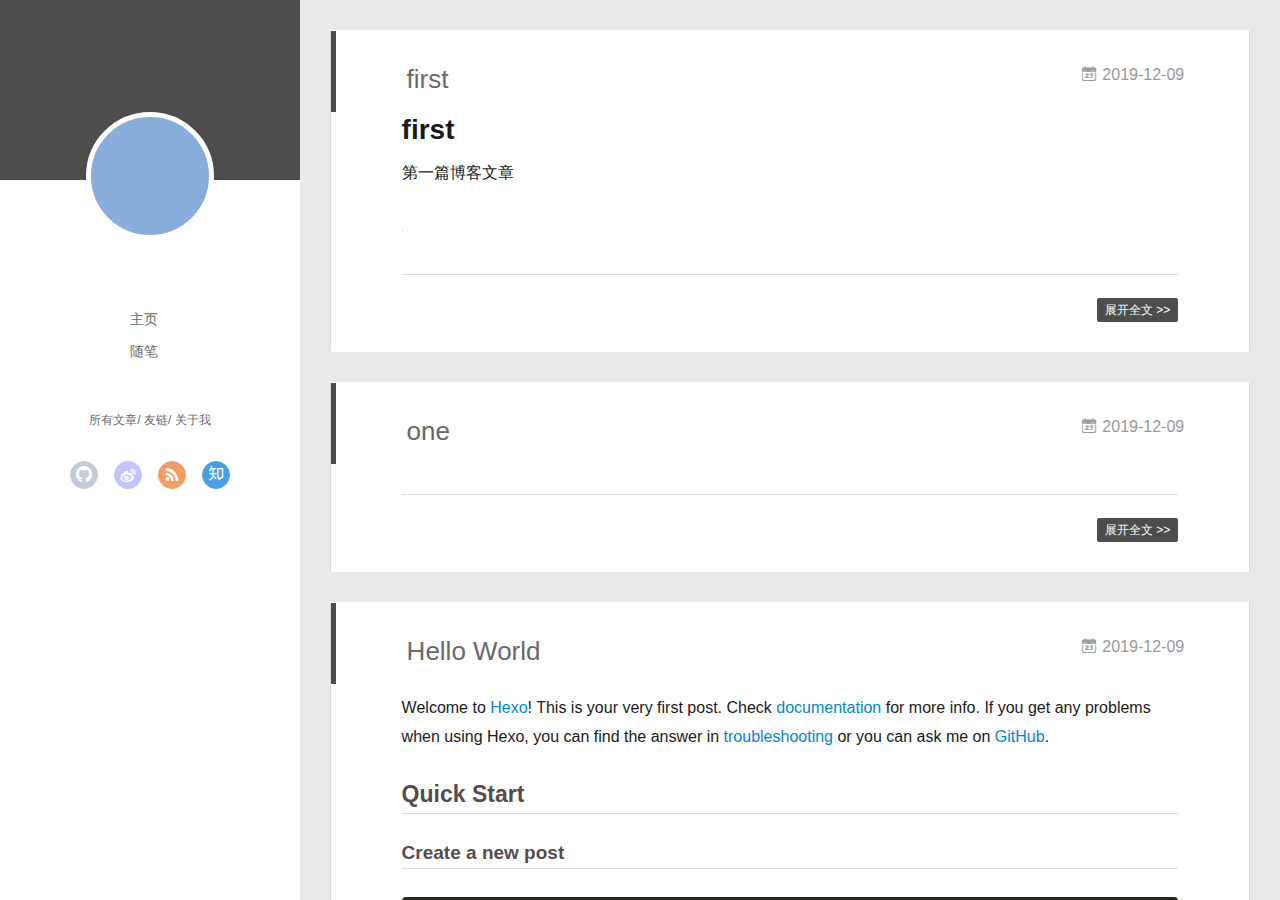
==== commit b2fecf47: "Update index.html" ====
--- a/index.html
+++ b/index.html
@@ -45,7 +45,7 @@
 			<img src="" class="js-avatar">
 		</a>
 		<hgroup>
-		  <h1 class="header-author"><a href="/">John Doe</a></h1>
+		  <h1 class="header-author"><a href="/"></a></h1>
 		</hgroup>
 		
 
@@ -54,7 +54,7 @@
 			
 				<li><a href="/">主页</a></li>
 	        
-				<li><a href="/tags/%E9%9A%8F%E7%AC%94/">随笔</a></li>
+				<li><a href="#">随笔</a></li>
 	        
 			</ul>
 		</nav>
@@ -599,4 +599,4 @@
 </div>
   </div>
 </body>
-</html>+</html>
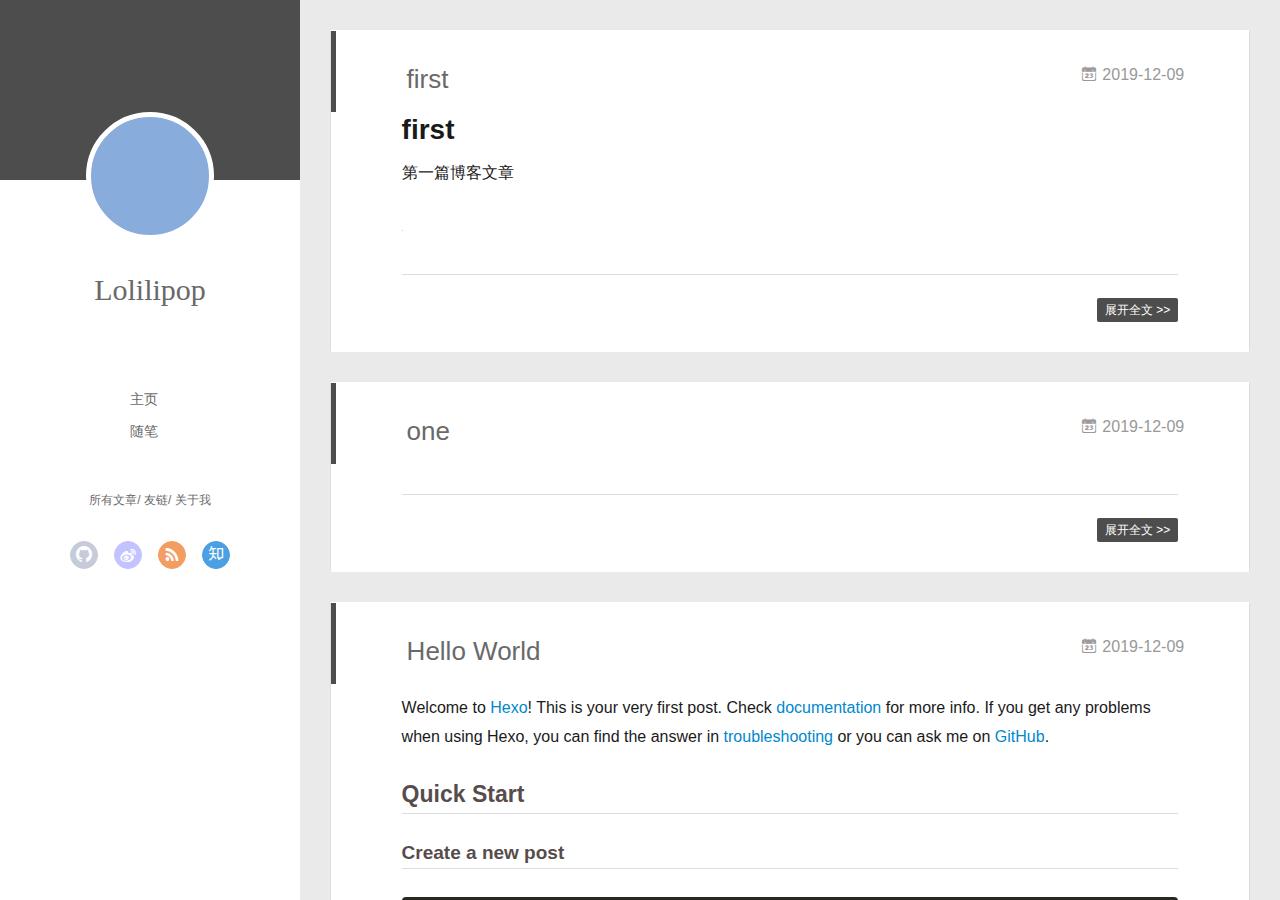
==== commit 1d05948a: "Update index.html" ====
--- a/index.html
+++ b/index.html
@@ -45,7 +45,7 @@
 			<img src="" class="js-avatar">
 		</a>
 		<hgroup>
-		  <h1 class="header-author"><a href="/"></a></h1>
+		  <h1 class="header-author"><a href="/">Lolilipop</a></h1>
 		</hgroup>
 		
 
